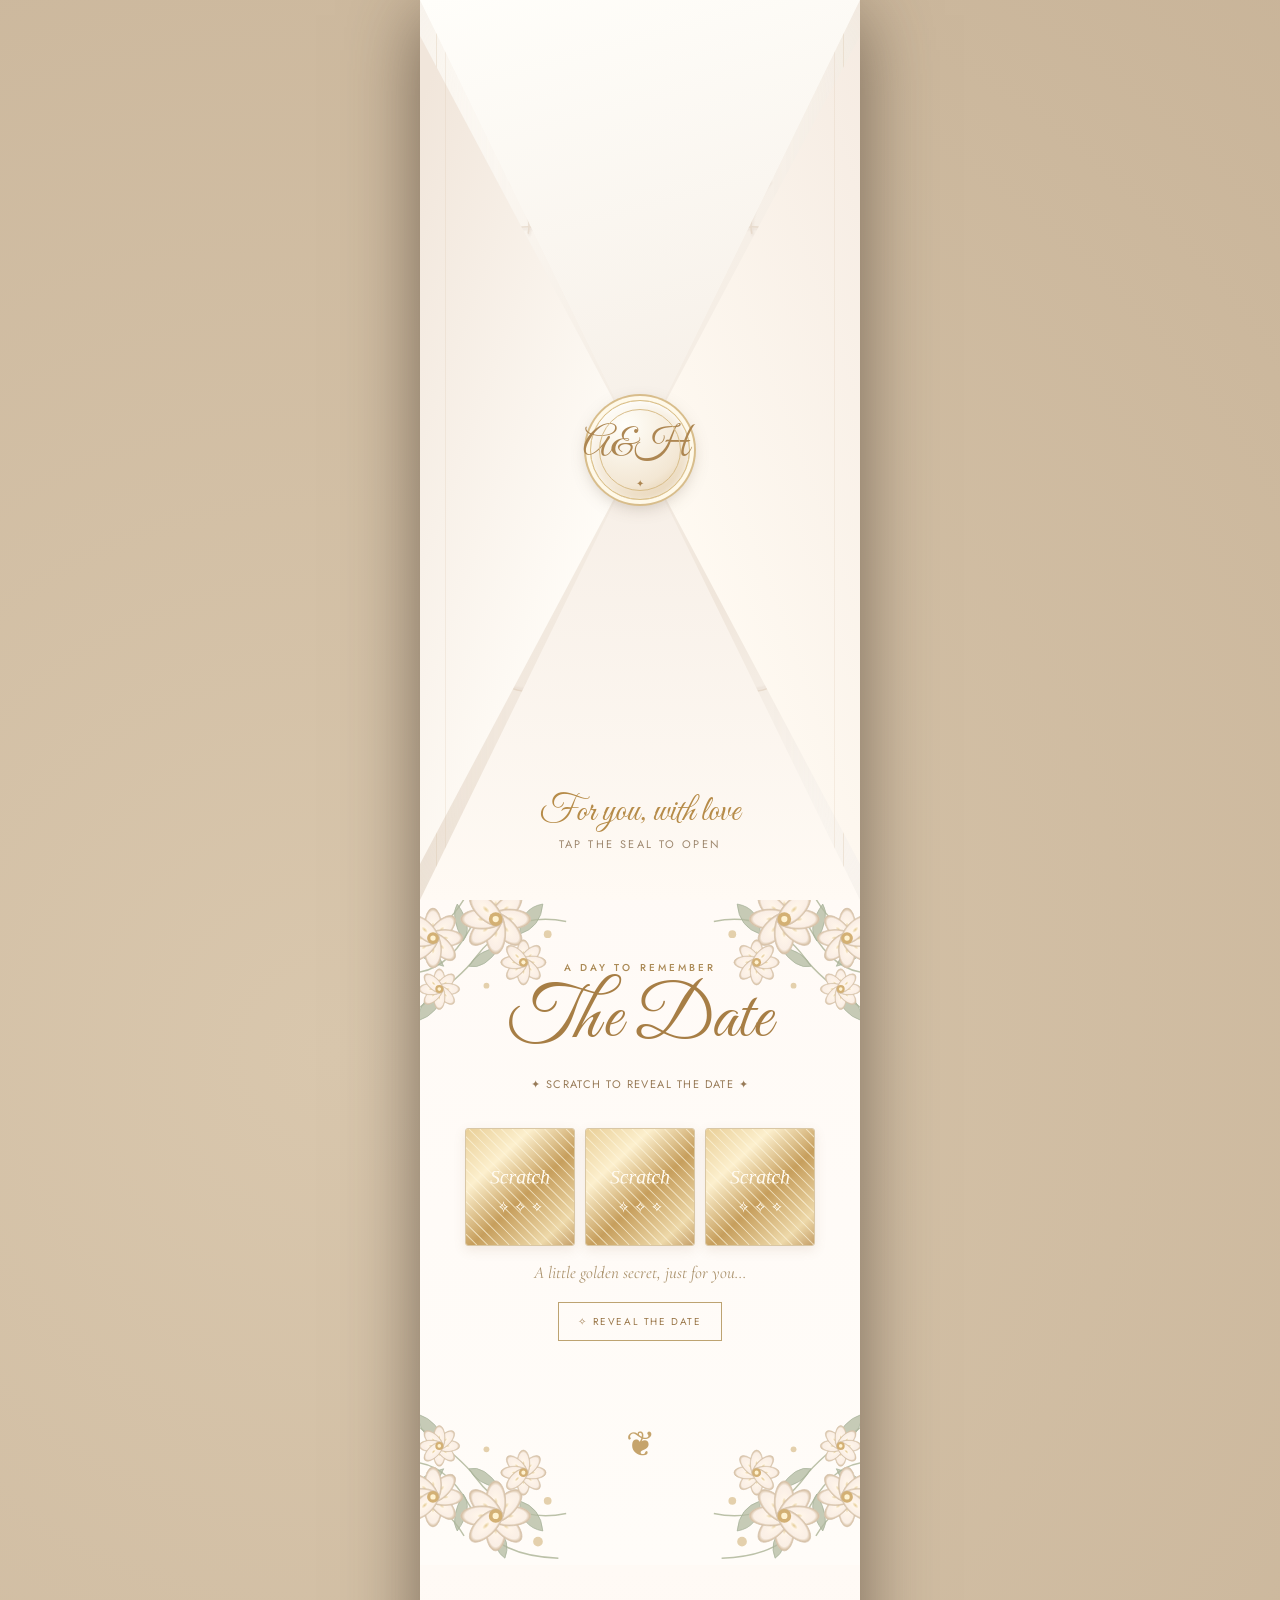
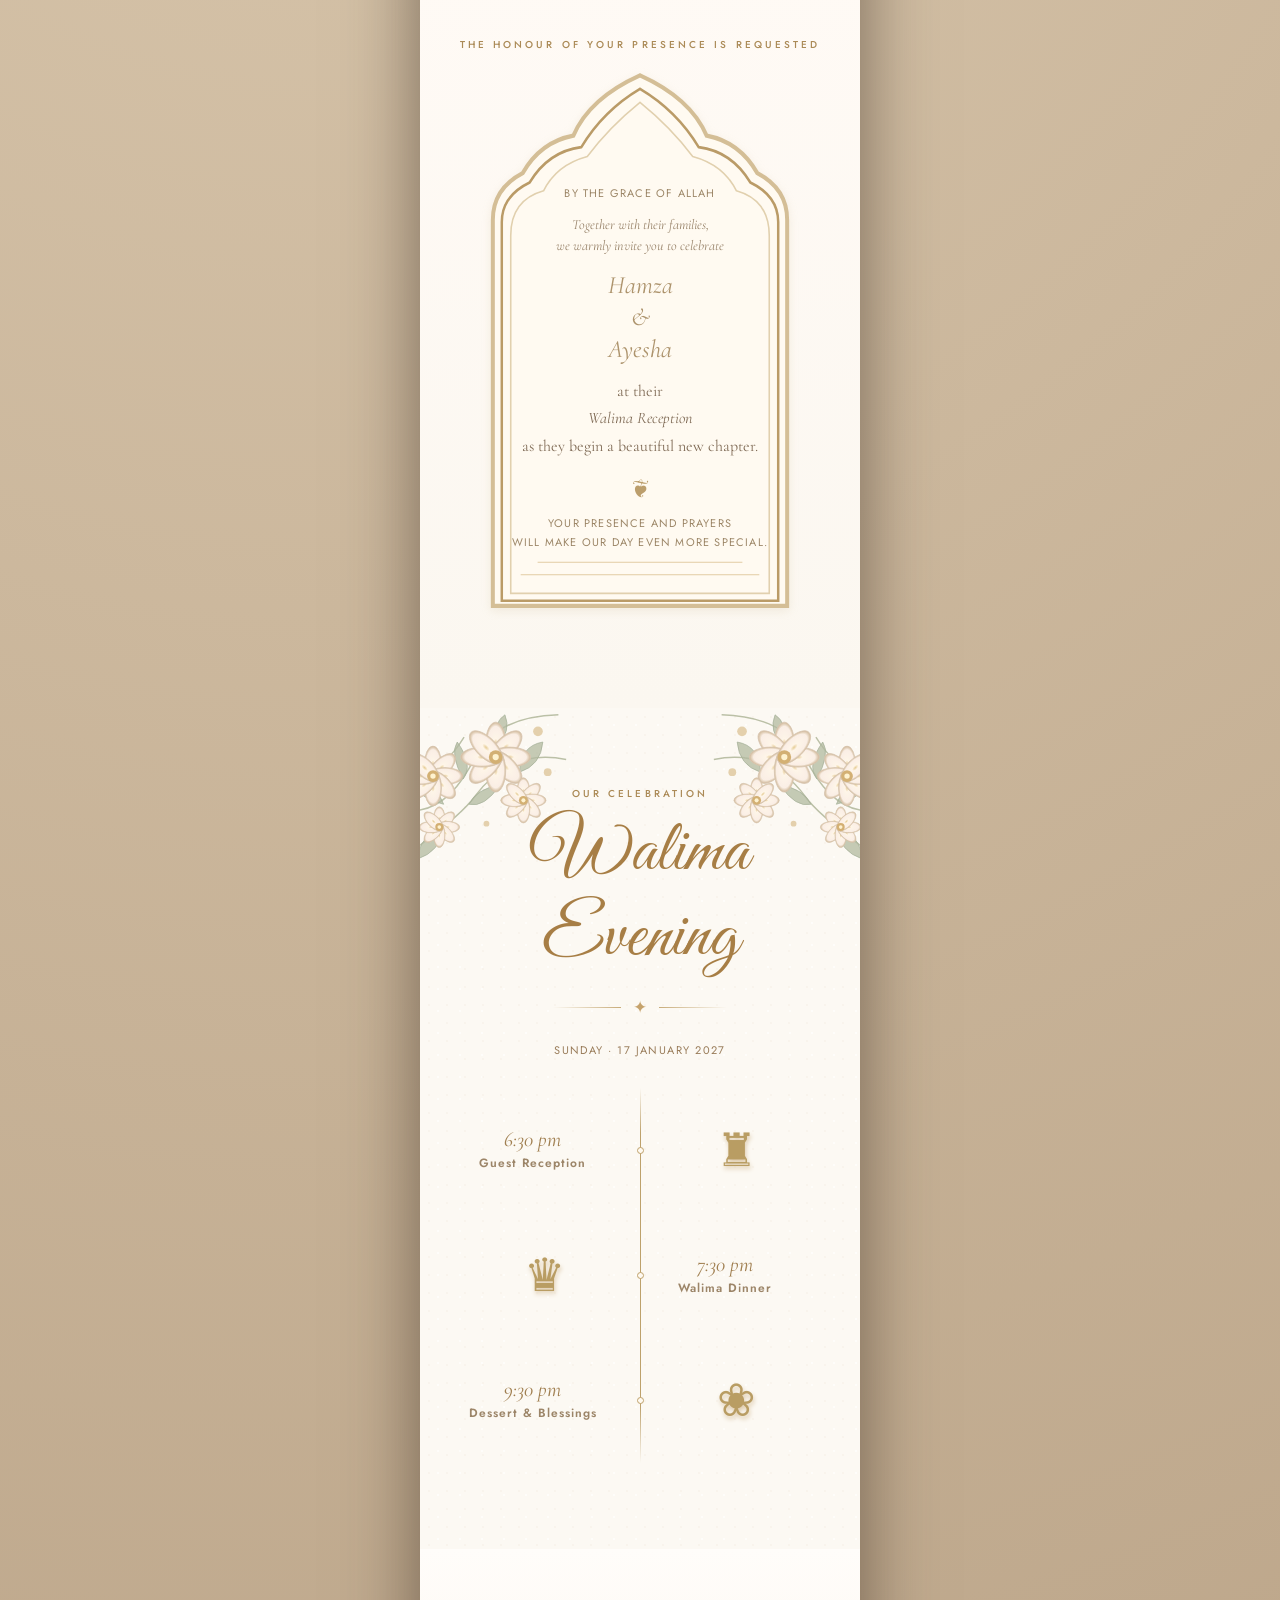
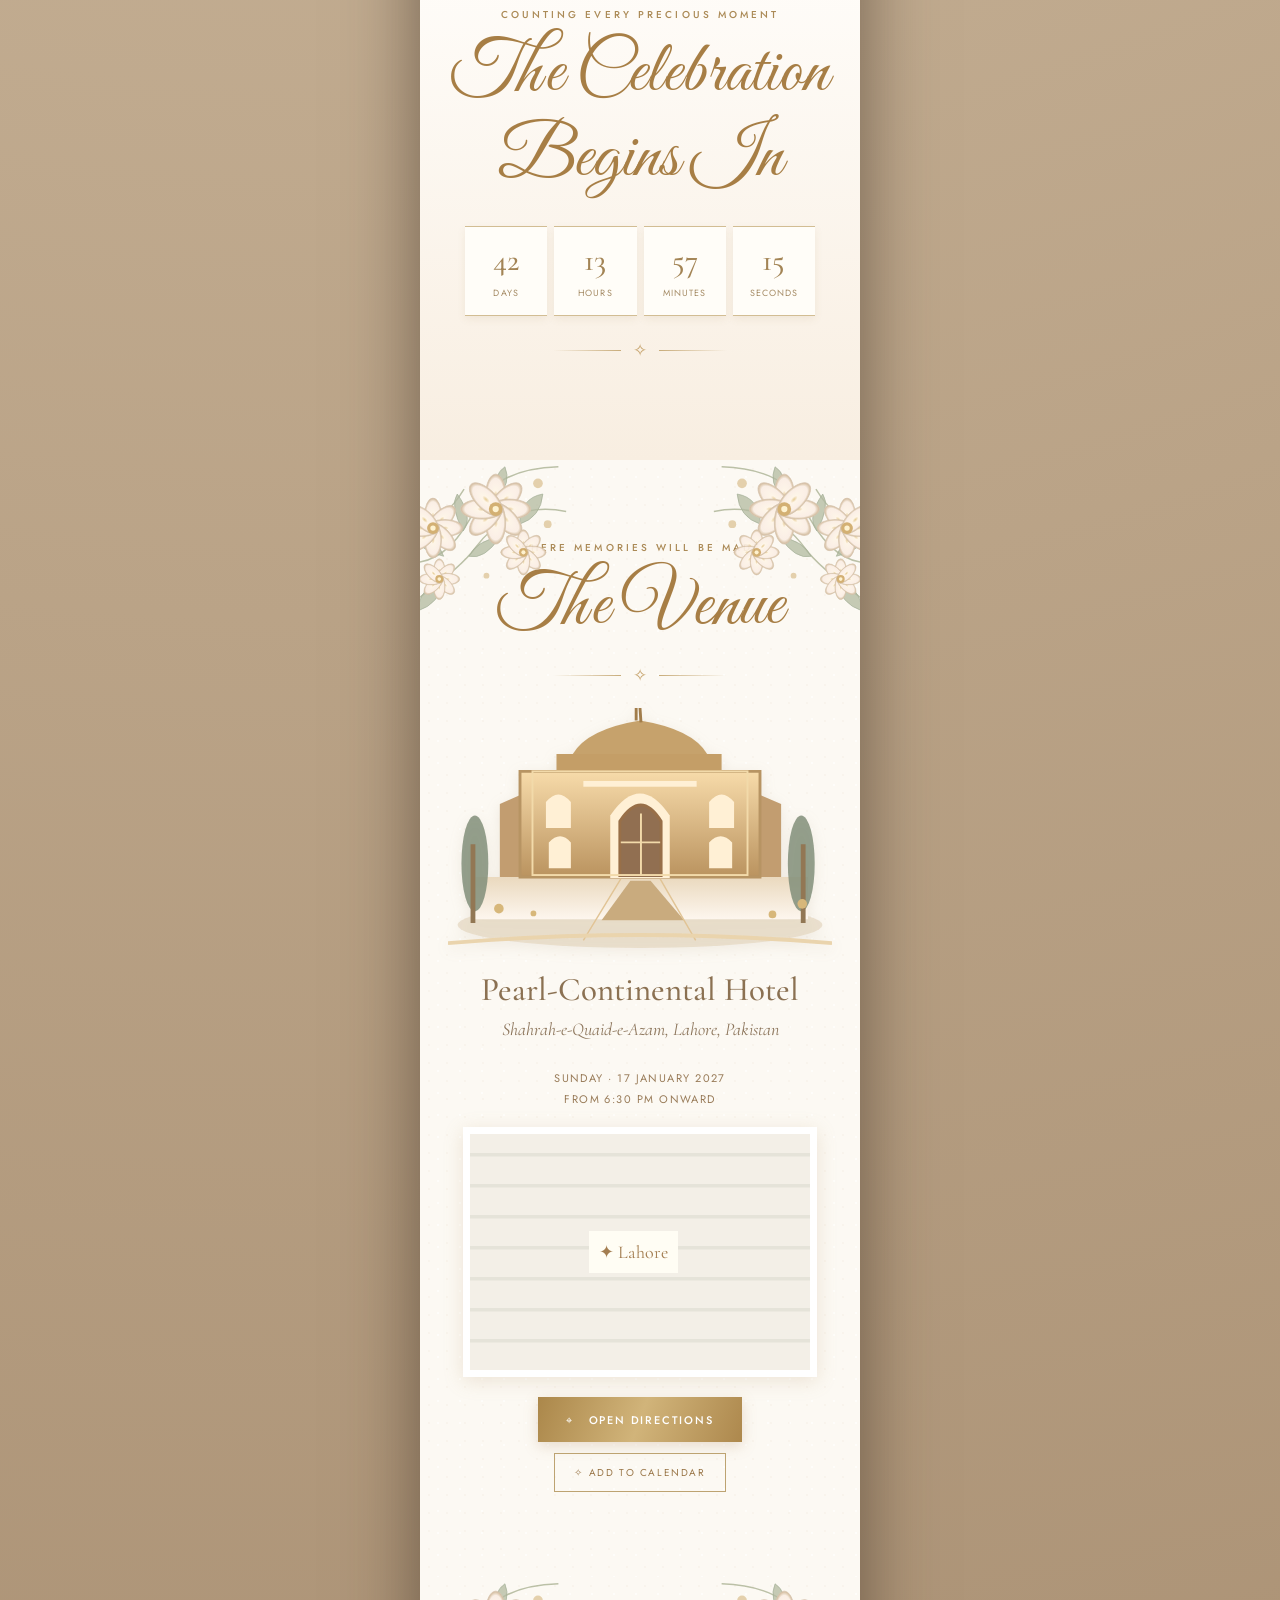
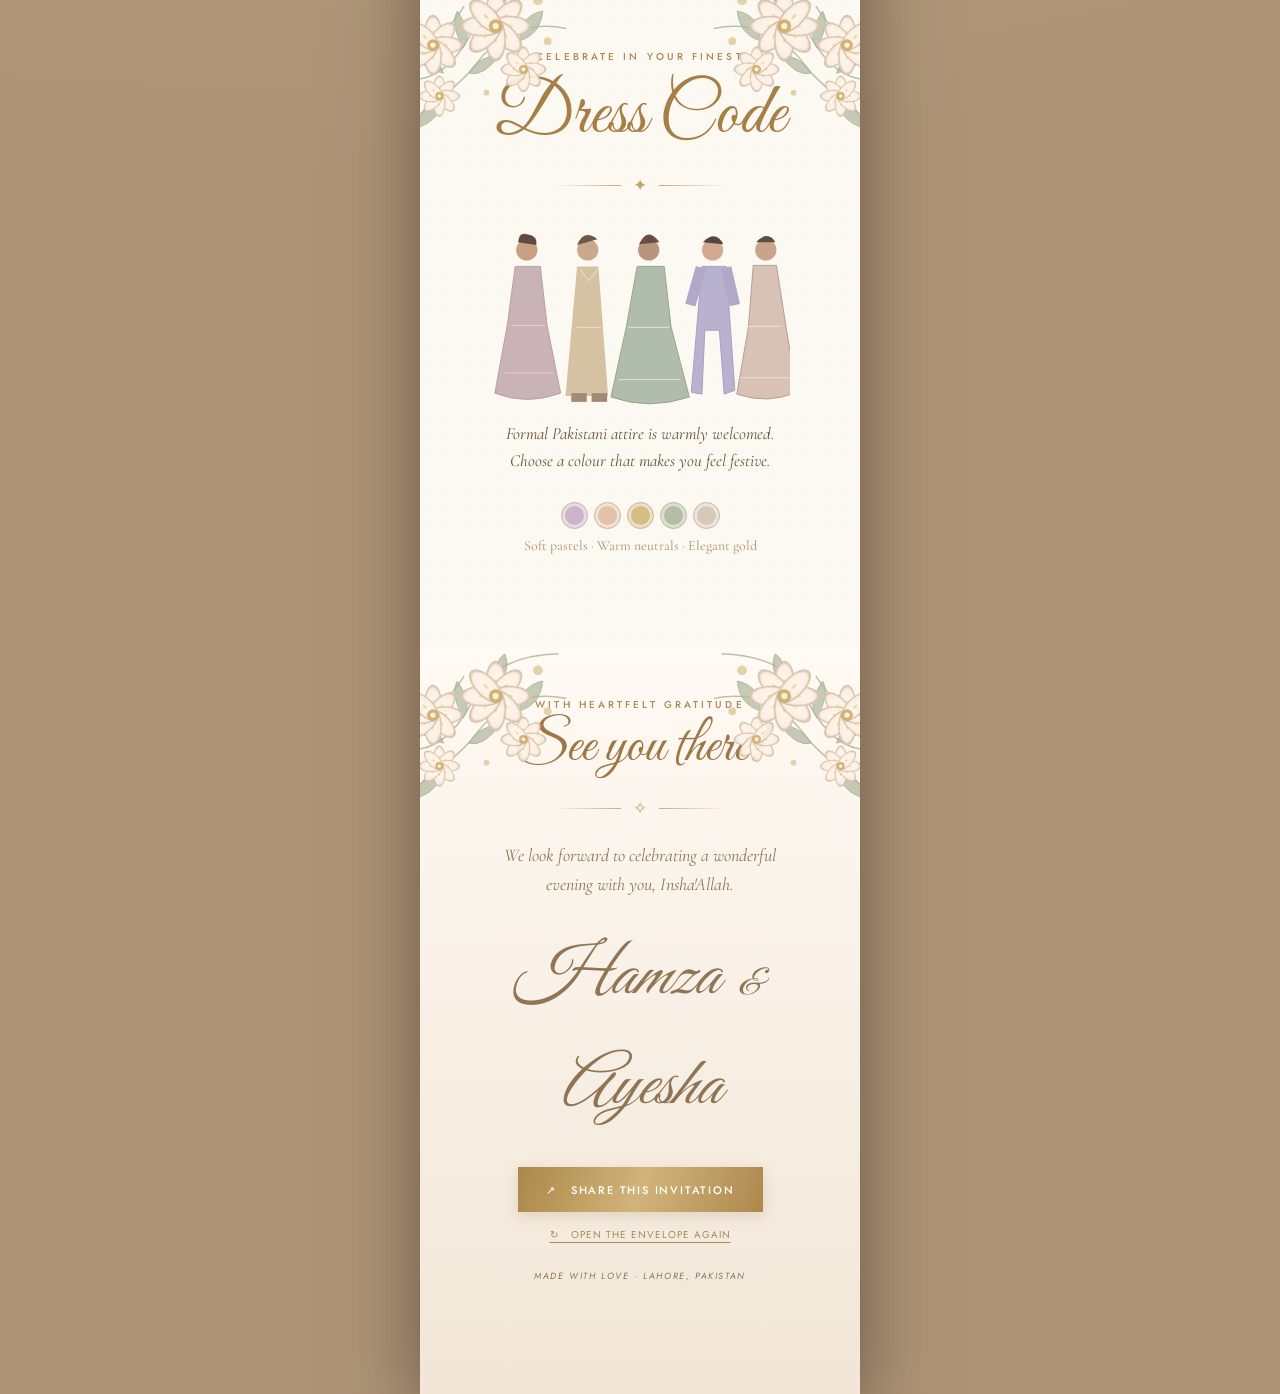
==== index.html @ 3a3169f6 "Add interactive Lahore Walima invitation" ====
<!DOCTYPE html>
<html lang="en">
<head>
<meta charset="UTF-8" />
<meta name="viewport" content="width=device-width,initial-scale=1,viewport-fit=cover" />
<meta name="theme-color" content="#f9f5ee" />
<meta name="description" content="A special invitation to a Walima reception in Lahore." />
<meta property="og:title" content="You're Invited · A Lahore Walima" />
<meta property="og:description" content="Open the envelope to discover our celebration." />
<title>Ayesha & Hamza · Walima Invitation</title>
<link rel="preconnect" href="https://fonts.googleapis.com" />
<link rel="preconnect" href="https://fonts.gstatic.com" crossorigin />
<link href="https://fonts.googleapis.com/css2?family=Cormorant+Garamond:wght@300;400;500;600;700&family=Great+Vibes&family=Jost:wght@300;400;500;600&display=swap" rel="stylesheet" />
<style>
:root{--paper:#fcf9f3;--paper2:#f5ece0;--gold:#b68b48;--gold2:#d7bd82;--ink:#67513b;--moss:#7d8973;--taupe:#b8a18a;--serif:'Cormorant Garamond',Georgia,serif;--script:'Great Vibes','Z003','URW Chancery L',cursive;--sans:'Jost',Arial,sans-serif}
*{box-sizing:border-box}html{scroll-behavior:smooth}body{margin:0;background:radial-gradient(circle at 26% 17%,#d9c7ad,#ad9477 75%);color:var(--ink);font-family:var(--serif);font-size:18px}body.gate-locked{overflow:hidden}
button,a{font:inherit}a{color:inherit}button{cursor:pointer}button:focus-visible,a:focus-visible,canvas:focus-visible{outline:3px solid #6d7f71;outline-offset:4px}
.shell{position:relative;max-width:440px;min-height:100svh;margin:auto;background:var(--paper);overflow:hidden;box-shadow:0 15px 70px #382b2099;isolation:isolate}
.paper{position:relative;background-color:var(--paper);background-image:radial-gradient(#c6a87924 .65px,transparent .75px),radial-gradient(#fff9 1px,transparent 1px);background-position:0 0,7px 6px;background-size:18px 18px,22px 22px}
.section{position:relative;overflow:hidden;text-align:center;padding:70px 28px 76px;isolation:isolate}
.eyebrow{font-family:var(--sans);font-size:10px;letter-spacing:3.1px;text-transform:uppercase;font-weight:500;color:#ab8a56}.tiny{font-family:var(--sans);font-size:11px;letter-spacing:1.45px;line-height:1.9;color:#987b58}.script-title{font-family:var(--script);font-weight:400;font-size:clamp(48px,13vw,73px);line-height:1.16;margin:10px 0 0;color:#a77e45}.section-title{font-size:43px;line-height:1.12;font-weight:500;margin:4px 0 15px;color:#8d704b}
.divider{display:flex;justify-content:center;align-items:center;gap:12px;color:#c6a36c;font-size:17px;margin:16px auto 22px}.divider:before,.divider:after{content:"";height:1px;width:68px;background:linear-gradient(90deg,transparent,#c8ac7a)}.divider:after{transform:rotate(180deg)}
.floral{position:absolute;z-index:1;width:175px;height:175px;pointer-events:none;opacity:.92}.floral.top-left{top:0;left:-23px}.floral.top-right{top:0;right:-23px;transform:scaleX(-1)}.floral.bottom-left{bottom:0;left:-23px;transform:scaleY(-1)}.floral.bottom-right{bottom:0;right:-23px;transform:scale(-1)}
/* ANIMATED ENVELOPE: tap seal -> flap lifts -> golden light -> page */
.gate{position:absolute;inset:0 0 auto;z-index:80;height:100svh;min-height:620px;background:#f7f0e8;overflow:hidden;display:flex;align-items:center;justify-content:center;perspective:1100px;transform-style:preserve-3d;transition:opacity .65s,visibility .65s}
.gate.finished{opacity:0;visibility:hidden;pointer-events:none}.gate.again{opacity:1;visibility:visible;pointer-events:auto;transition:none}.gate.again .envelope-top{transform:none}.gate.again .wax{opacity:1;transform:translate(-50%,-50%) scale(1)}.gate.again .gold-light{opacity:0}
.envelope{position:absolute;inset:0;overflow:hidden;background:linear-gradient(140deg,#fffdf9,#f0e6db 67%,#fffdfa);box-shadow:inset 0 0 85px #d2bda737}
.envelope:before{content:"";position:absolute;inset:16px;border:1px solid #d8c2a755;z-index:5;pointer-events:none}
.envelope:after{content:"";position:absolute;inset:25px;border:1px solid #d8c2a73a;z-index:5;pointer-events:none}
.emboss{position:absolute;width:80%;height:35%;left:10%;opacity:.42;pointer-events:none;filter:drop-shadow(1px 2px 1px #d4c4b8);background-repeat:no-repeat;background-position:center;background-size:contain}
.emboss.top{top:11%}.emboss.bottom{bottom:9%;transform:rotate(180deg)}
.fold-left,.fold-right,.fold-bottom,.envelope-top{position:absolute;inset:0}
.fold-left{background:linear-gradient(110deg,#f1e6db 5%,#fffcf7 49%,#e7dace);clip-path:polygon(0 4%,50% 50%,0 96%);filter:drop-shadow(3px 0 3px #bcb0a7);z-index:5}
.fold-right{background:linear-gradient(250deg,#f5ebe2,#fffaf2 50%,#e9ded3);clip-path:polygon(100% 4%,50% 50%,100% 96%);z-index:5}
.fold-bottom{background:linear-gradient(0deg,#fffaf4,#ede2d8);clip-path:polygon(0 100%,50% 50%,100% 100%);z-index:6}
.envelope-top{z-index:7;transform-origin:center 18%;backface-visibility:hidden;background:linear-gradient(165deg,#fffefa,#efe4d9 88%);clip-path:polygon(0 0,100% 0,50% 50%);filter:drop-shadow(0 4px 3px #bbaa9766);transition:transform 1.25s cubic-bezier(.2,.8,.2,1),opacity .2s 1.2s}
.gate.opening .envelope-top{transform:rotateX(175deg) translateY(-5px);opacity:0}
.gold-light{position:absolute;inset:0;z-index:9;opacity:0;pointer-events:none;background:radial-gradient(ellipse at 50% 50%,#fffdfa,#ffdda5ad 14%,#f8c26677 35%,transparent 68%);mix-blend-mode:screen;transition:opacity .4s}.gate.opening .gold-light{opacity:1;animation:glow 1.7s ease-out forwards}@keyframes glow{0%{opacity:0;transform:scale(.4)}54%{opacity:1;transform:scale(1.08)}100%{opacity:.65;transform:scale(1.5)}}
.wax{position:absolute;z-index:15;top:50%;left:50%;transform:translate(-50%,-50%);border:1px solid #d9bd82;width:100px;height:100px;border-radius:50%;background:radial-gradient(circle at 35% 25%,#fffef9 0,#f3e7d4 62%,#dbbf92 100%);box-shadow:0 0 0 4px #fff9e9,0 0 0 6px #d8bd8b,0 5px 18px #6553405c,inset 0 2px 8px #ffffff;display:flex;align-items:center;justify-content:center;color:#ad8651;transition:opacity .28s,transform .55s;animation:sealPulse 2.6s ease-in-out infinite}
.wax:before{content:"";position:absolute;inset:8px;border:1px solid #d8bd89;border-radius:50%}.wax:after{content:"✦";position:absolute;bottom:9px;font-size:10px}.monogram{font-family:var(--script);font-size:39px;line-height:1;margin-top:-9px;margin-left:-8px}.gate.opening .wax{opacity:0;transform:translate(-50%,-50%) scale(1.42);animation:none;pointer-events:none}@keyframes sealPulse{50%{box-shadow:0 0 0 5px #fff9e9,0 0 0 8px #d8bd8b,0 5px 29px #d9b77f,inset 0 2px 8px #ffffff}}
.gate-hint{z-index:16;position:absolute;bottom:48px;text-align:center;width:100%;font-family:var(--sans);font-size:11px;text-transform:uppercase;letter-spacing:2.4px;color:#9e886f;animation:fadePulse 2.5s infinite}.gate.opening .gate-hint{opacity:0}.gate-hint span{display:block;font-family:var(--script);font-size:35px;letter-spacing:0;text-transform:none;color:var(--gold);margin-bottom:2px}@keyframes fadePulse{50%{opacity:.45}}
/* HERO */
.hero{height:min(870px, max(790px, 100svh));min-height:750px;background:linear-gradient(180deg,#fbf6ed,#ede1d4 75%,#fffaf2);padding:0;display:flex;align-items:center;flex-direction:column}
.hero .hero-scene{position:absolute;inset:0;width:100%;height:100%;z-index:0;pointer-events:none}
.hero-copy{position:relative;z-index:3;width:100%;padding:81px 32px 0;text-shadow:0 1px #fff9}.hero-copy .eyebrow{font-size:9px;letter-spacing:2.45px}.arabic-en{font-style:italic;font-size:15px;color:#9c835c;margin:12px 0 22px;line-height:1.35}
.hero h1{font-family:var(--script);font-size:clamp(70px,19vw,93px);line-height:.9;font-weight:400;margin:14px auto 4px;color:#9c7847;text-shadow:0 3px 8px #fff9}.hero-subtitle{font-size:16px;letter-spacing:1.5px;font-style:italic;margin:12px 0 6px;color:#907657}.hero-names{font-family:var(--script);font-size:clamp(48px,14vw,69px);line-height:1.08;margin:4px 0 12px;color:#8b633f}.hero-names small{font-size:.53em;padding:0 8px}.hero-date{font-family:var(--sans);font-size:11px;letter-spacing:2.1px;margin-top:14px;color:#9b7750}
.scroll-down{position:absolute;z-index:4;bottom:24px;left:0;right:0;text-align:center;color:#9b7d55;font-family:var(--script);font-size:28px}.scroll-down:after{content:"⌄";display:block;font-family:var(--serif);font-size:29px;margin-top:-11px;animation:bob 1.7s ease-in-out infinite}@keyframes bob{50%{transform:translateY(7px)}}
/* DATE SCRATCH AREA */
.date-section{padding-top:90px;padding-bottom:95px;background:linear-gradient(#fffaf6,#fffcf8)}.date-section h2{margin:3px 0}.scratch-row{display:grid;grid-template-columns:repeat(3,minmax(0,1fr));gap:10px;max-width:350px;margin:33px auto 16px}.scratch-card{position:relative;height:118px;border:1px solid #d9c7a5;border-radius:3px;overflow:hidden;background:#fcf5ea;box-shadow:0 4px 12px #8c6b4920,inset 0 0 0 4px #fffaf0}.scratch-reveal{display:flex;align-items:center;justify-content:center;flex-direction:column;height:100%;gap:2px}.scratch-reveal b{font-weight:500;font-size:27px;line-height:1.1;color:#9f7946}.scratch-reveal span{font-family:var(--sans);font-size:9px;letter-spacing:1.6px;color:#a88b63}.scratch-card canvas{position:absolute;inset:0;width:100%;height:100%;touch-action:none;cursor:crosshair}.scratch-card.revealed canvas{opacity:0;transition:opacity .6s;pointer-events:none}.scratch-note{color:#aa916b;font-style:italic;font-size:17px;margin:12px 0 19px}.reveal-button,.outline-btn{display:inline-flex;gap:8px;align-items:center;justify-content:center;min-height:39px;padding:9px 19px;border:1px solid #bda371;background:transparent;color:#9a7749;font-family:var(--sans);font-size:10px;letter-spacing:1.6px;text-transform:uppercase;transition:background .2s}.reveal-button:hover,.outline-btn:hover{background:#faf0e2}.revealed-date{opacity:0;transform:translateY(10px);transition:.75s;min-height:39px;font-style:italic;color:#9b7a4f;margin-top:18px}.revealed-date.show{opacity:1;transform:none}.sparkle-line{font-family:var(--script);font-size:35px;color:#c5a36b;margin:26px 0 0}
/* CEREMONY INVITE */
.invite-section{padding-top:72px;padding-bottom:85px;background:linear-gradient(#fffaf5,#fbf7f0)}.invite-arch{position:relative;min-height:515px;margin:15px auto 0;max-width:348px;padding:106px 33px 61px;isolation:isolate}
.arch-svg{position:absolute;inset:0;width:100%;height:100%;z-index:-1;filter:drop-shadow(0 3px 5px #bca77b2a)}.inviting{font-size:14px;line-height:1.5;font-style:italic;color:#98836a;margin:12px 0}.arch-names{font:400 48px/1.1 var(--script);margin:14px auto;color:#966f42}.arch-names span{font:italic 25px var(--serif);display:block;color:#ad936c;margin:2px}.arch-body{font-size:16px;line-height:1.7;margin:14px auto;color:#7f6a55}.arch-small{font:400 11px/1.7 var(--sans);letter-spacing:1.2px;color:#9c8667}.arch-ornament{color:#bc9e6c;font-size:24px;margin:14px auto 5px}
/* SCHEDULE */
.program-section{padding-top:78px;padding-bottom:86px}.program{margin:28px auto 0;max-width:350px;position:relative}.program:before{content:"";position:absolute;top:0;bottom:0;left:50%;width:1px;background:linear-gradient(transparent,#bda16b 12%,#bda16b 85%,transparent)}.event{min-height:125px;display:grid;grid-template-columns:1fr 34px 1fr;align-items:center;text-align:left}.event:nth-child(even) .event-copy{grid-column:3;grid-row:1}.event:nth-child(even) .event-art{grid-column:1;grid-row:1}.event-copy{grid-column:1;max-width:135px;text-align:center}.event-art{grid-column:3;text-align:center;align-self:center;color:#b99d63;font-size:46px;filter:drop-shadow(1px 3px 2px #ddcaac)}.event:nth-child(even) .event-copy{text-align:center}.event .node{grid-column:2;grid-row:1;justify-self:center;width:7px;height:7px;border:1px solid #bfa16b;background:#fffaf1;border-radius:100%;z-index:2}.event-time{font:italic 21px var(--serif);color:#a07f50;margin:0}.event-label{font:600 12px/1.6 var(--sans);color:#9c8568;letter-spacing:1px;margin:2px 0}
/* COUNTDOWN */
.countdown-section{padding-top:58px;padding-bottom:77px;background:linear-gradient(180deg,#fffdfa,#f8eee1)}.countdown-grid{display:grid;grid-template-columns:repeat(4,1fr);gap:7px;max-width:350px;margin:24px auto}.count-box{background:#fffdf8;border-top:1px solid #d2bd93;border-bottom:1px solid #d2bd93;padding:14px 4px;box-shadow:0 3px 8px #9d794419}.count-box strong{display:block;font:500 31px var(--serif);color:#a38455}.count-box span{font:400 9px var(--sans);text-transform:uppercase;letter-spacing:1.1px;color:#a58b65}
/* VENUE */
.venue-section{padding-top:80px;padding-bottom:85px}.venue-illustration{display:block;width:100%;max-width:400px;margin:14px auto 5px;filter:drop-shadow(0 4px 7px #9a866526)}.venue-name{font-size:33px;line-height:1.08;margin:14px auto 8px;font-weight:500;color:#8b7152}.venue-address{font-family:var(--serif);font-style:italic;line-height:1.5;margin:0 auto 25px;color:#8d765c}.map-frame{height:250px;overflow:hidden;border:7px solid white;box-shadow:0 4px 18px #b79a703a;background:#eee5d7;margin:18px auto;max-width:354px;position:relative}.map-frame iframe{width:100%;height:100%;border:0}.map-fallback{position:absolute;inset:0;background:repeating-linear-gradient(0deg,#f3efe7 0 27px,#e5e3d9 28px 31px),repeating-linear-gradient(90deg,transparent 0 45px,#dfded5 45px 49px);z-index:-1}.map-fallback:after{content:'✦  Lahore';position:absolute;left:35%;top:41%;padding:10px;color:#a37d50;background:#fffdf4}.venue-actions{display:flex;flex-direction:column;align-items:center;gap:11px;margin-top:20px}.gold-btn{background:linear-gradient(110deg,#ab874a,#d1b47a,#ad884d);border:0;color:white;min-height:45px;padding:13px 28px;text-decoration:none;font:500 11px var(--sans);letter-spacing:1.8px;text-transform:uppercase;box-shadow:0 4px 13px #af895f42;display:inline-flex;align-items:center;justify-content:center;gap:9px;transition:transform .2s}.gold-btn:hover{transform:translateY(-2px)}
/* DRESS CODE & CLOSE */
.dress-section{padding-top:72px;padding-bottom:93px}.fashion-figures{width:100%;max-width:300px;display:block;margin:22px auto 5px;opacity:.87}.dress-section p{font-style:italic;font-size:17px;line-height:1.6;margin:8px auto;max-width:290px}.palette{display:flex;gap:6px;justify-content:center;margin:28px auto 8px}.dot{width:27px;height:27px;border:1px solid #cbbca2;border-radius:100%;box-shadow:inset 0 0 0 3px #fff8}.palette-label{font-size:14px;color:#ac916e}.closing-section{padding-top:50px;padding-bottom:86px;background:linear-gradient(#fffaf4,#f1e6d7)}.closing-section h2{font:400 56px var(--script);color:#9e7746;margin:0}.closing-section p{font-style:italic;color:#907555;line-height:1.6;margin:12px 0 24px}.footnote{font:9px var(--sans);letter-spacing:1.6px;color:#b19a7a;margin-top:27px}.replay{border:0;background:none;color:#aa895a;text-decoration:underline;text-underline-offset:4px;font-family:var(--sans);text-transform:uppercase;letter-spacing:1px;font-size:10px;cursor:pointer;margin:14px}
/* Floating music button like recording */
.music{position:fixed;right:max(16px,calc((100vw - 440px)/2 + 16px));bottom:27px;z-index:51;width:48px;height:48px;border-radius:50%;border:2px solid #fff6d9;background:linear-gradient(145deg,#e7c25b,#c9a045);box-shadow:0 4px 17px #6f553e4f;display:flex;align-items:center;justify-content:center;color:white;transition:transform .2s}.music[hidden]{display:none}.music:hover{transform:scale(1.08)}.music svg{width:22px;height:22px}.music .playing-icon{display:none}.music.is-playing .playing-icon{display:block}.music.is-playing .muted-icon{display:none}
.reveal{opacity:0;transform:translateY(23px);transition:opacity .85s ease,transform .85s ease}.reveal.visible{opacity:1;transform:translateY(0)}
/* Tiny visual accents */
.lanterns{position:absolute;top:143px;left:4px;right:4px;z-index:2;display:flex;justify-content:space-between;pointer-events:none}.lantern{width:30px;height:91px;animation:swing 5s ease-in-out infinite alternate;transform-origin:top}.lantern:last-child{animation-delay:1.6s}@keyframes swing{to{transform:rotate(6deg)}}
@media(max-width:355px){.section{padding-left:18px;padding-right:18px}.hero-copy{padding-left:16px;padding-right:16px}.hero h1{font-size:72px}.hero-names{font-size:46px}.scratch-row{gap:6px}.scratch-card{height:110px}.invite-arch{padding-left:22px;padding-right:22px}}
@media(prefers-reduced-motion:reduce){html{scroll-behavior:auto}.reveal,.envelope-top,.gate,.gold-light,.wax{transition-duration:.01ms!important;animation:none!important}.scroll-down:after,.lantern{animation:none!important}}
</style>
</head>
<body class="gate-locked">
<!-- Reusable original vector bouquets. All graphics here are newly composed for this invitation. -->
<svg aria-hidden="true" width="0" height="0" style="position:absolute;overflow:hidden">
 <defs>
 <linearGradient id="goldstroke" x1="0" y1="0" x2="1" y2="1"><stop stop-color="#f4dfa8"/><stop offset=".46" stop-color="#b38c4d"/><stop offset="1" stop-color="#e2c790"/></linearGradient>
 <linearGradient id="sky" x1="0" y1="0" x2="0" y2="1"><stop stop-color="#fff9ed"/><stop offset=".58" stop-color="#e9dbcb"/><stop offset="1" stop-color="#cbb49d"/></linearGradient>
 <linearGradient id="ivorySilk" x1="0" y1="0" x2="1" y2="1"><stop stop-color="#fffaf2"/><stop offset=".52" stop-color="#d4bb8e"/><stop offset="1" stop-color="#f8ebdc"/></linearGradient>
 <radialGradient id="flowerFill"><stop stop-color="#e4c98d"/><stop offset=".22" stop-color="#fff5e8"/><stop offset=".8" stop-color="#faeee4"/><stop offset="1" stop-color="#cbb18e"/></radialGradient>
 <symbol id="flower" viewBox="-30 -30 60 60">
 <g fill="url(#flowerFill)" stroke="#d6c3ad" stroke-width=".7"><ellipse cy="-11" rx="8" ry="17"/><ellipse cy="-11" rx="8" ry="17" transform="rotate(45)"/><ellipse cy="-11" rx="8" ry="17" transform="rotate(90)"/><ellipse cy="-11" rx="8" ry="17" transform="rotate(135)"/><ellipse cy="-11" rx="8" ry="17" transform="rotate(180)"/><ellipse cy="-11" rx="8" ry="17" transform="rotate(225)"/><ellipse cy="-11" rx="8" ry="17" transform="rotate(270)"/><ellipse cy="-11" rx="8" ry="17" transform="rotate(315)"/></g><circle r="5.5" fill="#d0aa69"/><circle r="2.5" fill="#fff2cd"/>
 </symbol>
 <symbol id="sprig" viewBox="0 0 180 180">
 <g fill="none" stroke="#a2ab8a" stroke-width="1.5" opacity=".78"><path d="M-5 102Q47 120 81 49Q102 9 166 7"/><path d="M3 156Q65 112 80 91Q117 41 174 53"/><path d="M0 69Q40 77 69 30"/></g>
 <g fill="#adb69a" fill-opacity=".76" stroke="#9ba88e" stroke-width=".7"><path d="M48 99Q18 91 14 72Q41 78 48 99Z"/><path d="M68 73Q54 47 62 35Q79 59 68 73Z"/><path d="M103 38Q98 15 111 7Q118 24 103 38Z"/><path d="M74 99Q90 103 106 79Q82 83 74 99Z"/><path d="M126 66Q127 39 150 35Q148 59 126 66Z"/><path d="M49 124Q43 148 22 155Q22 131 49 124Z"/><path d="M30 72Q16 53 4 48Q6 68 30 72Z"/></g>
 <use href="#flower" x="4" y="37" width="66" height="66"/><use href="#flower" x="63" y="12" width="77" height="77"/><use href="#flower" x="105" y="70" width="50" height="50"/><use href="#flower" x="21" y="100" width="45" height="45"/>
 <g fill="#e2cda6"><circle cx="145" cy="24" r="5"/><circle cx="155" cy="66" r="4"/><circle cx="17" cy="20" r="3"/><circle cx="92" cy="119" r="3"/></g>
 </symbol>
 <symbol id="ornate-bird" viewBox="0 0 140 180"><path d="M70 0V58" stroke="#a88957" stroke-width="1.6"/><path d="M52 62L70 51 88 62 91 114 72 135 49 115Z" fill="#fff1cd" stroke="#b59158" stroke-width="3"/><path d="M58 67L70 60 82 67 84 111 71 125 56 110Z" fill="#e3b9637c" stroke="#b59158"/><path d="M70 62V123M53 90H88" stroke="#b59158" stroke-width="2"/><path d="M62 145L70 135 78 145" fill="none" stroke="#b59158" stroke-width="2"/></symbol>
 </defs>
</svg>
<main class="shell" id="shell">
 <!-- ENVELOPE / tap on the wax seal -->
 <div id="gate" class="gate" role="region" aria-label="Open your invitation">
   <div class="envelope">
    <svg class="emboss top" viewBox="0 0 340 200" aria-hidden="true"><g fill="none" stroke="#d4bfa9" stroke-width="1.5"><path d="M170 174C131 113 97 101 101 55C105 16 140 12 170 44C200 12 235 16 239 55C243 101 209 113 170 174Z"/><path d="M170 153C144 111 123 91 125 63C128 42 146 43 170 65C194 43 212 42 215 63C217 91 196 111 170 153Z"/><path d="M21 92C89 22 128 154 166 118M319 92C251 22 212 154 174 118"/><path d="M44 26C59 42 65 63 62 78M296 26C281 42 275 63 278 78"/></g><g fill="#d8c4ad" opacity=".6"><circle cx="170" cy="91" r="6"/><circle cx="86" cy="76" r="4"/><circle cx="254" cy="76" r="4"/><path d="M153 96Q130 64 148 54Q161 71 153 96M187 96Q210 64 192 54Q179 71 187 96"/></g></svg>
    <svg class="emboss bottom" viewBox="0 0 340 200" aria-hidden="true"><g fill="none" stroke="#d4bfa9" stroke-width="1.5"><path d="M170 174C131 113 97 101 101 55C105 16 140 12 170 44C200 12 235 16 239 55C243 101 209 113 170 174Z"/><path d="M170 153C144 111 123 91 125 63C128 42 146 43 170 65C194 43 212 42 215 63C217 91 196 111 170 153Z"/><path d="M21 92C89 22 128 154 166 118M319 92C251 22 212 154 174 118"/><path d="M44 26C59 42 65 63 62 78M296 26C281 42 275 63 278 78"/></g></svg>
    <div class="fold-left"></div><div class="fold-right"></div><div class="fold-bottom"></div><div class="envelope-top"></div>
   </div>
   <div class="gold-light"></div>
   <button type="button" id="seal" class="wax" aria-label="Tap the seal to open your wedding invitation"><span class="monogram">A&amp;H</span></button>
   <div class="gate-hint"><span>For you, with love</span>Tap the seal to open</div>
 </div>
 <!-- HERO WITH LAHORE LANDMARK ILLUSTRATION -->
 <section class="hero section" id="hero" aria-label="Walima invitation welcome">
  <svg class="hero-scene" viewBox="0 0 440 870" preserveAspectRatio="xMidYMid slice" role="img" aria-label="Original gold Mughal arch, Lahore mosque skyline and a Pakistani wedding couple in formal traditional attire">
   <rect width="440" height="870" fill="url(#sky)"/>
   <g opacity=".4" fill="#fffdf4"><circle cx="30" cy="190" r="85"/><circle cx="409" cy="150" r="94"/></g>
   <path d="M29 815V245Q29 208 53 195Q71 165 91 162Q102 134 128 129Q150 90 220 41Q290 90 312 129Q338 134 349 162Q369 165 387 195Q411 208 411 245V815Z" fill="#fff9ebaa" stroke="url(#goldstroke)" stroke-width="10"/>
   <path d="M43 813V244Q43 213 65 206Q82 178 101 175Q117 142 141 140Q168 94 220 59Q272 94 299 140Q323 142 339 175Q358 178 375 206Q397 213 397 244V813Z" fill="#fff8eb39" stroke="#d1b182" stroke-width="2"/>
   <path d="M60 818V272Q60 238 89 220Q101 197 129 181Q145 133 220 84Q295 133 311 181Q339 197 351 220Q380 238 380 272V818" fill="none" stroke="#e6d4b0" stroke-width="2"/>
   <g opacity=".65" fill="#b8a48d" transform="translate(0 505)">
     <rect x="5" y="155" width="430" height="124" fill="#cbb7a4"/>
     <path d="M124 155V104H316V155Z" fill="#b9a48e"/><path d="M137 104Q154 48 220 40Q286 48 303 104Z" fill="#baa590"/>
     <path d="M154 43Q172 7 220 -1Q268 7 286 43Z" fill="#b6a18a"/><path d="M219 -8V-29" stroke="#b69d84" stroke-width="4"/>
     <rect x="76" y="121" width="60" height="82" fill="#baa38a"/><rect x="305" y="121" width="59" height="82" fill="#baa38a"/>
     <path d="M88 121Q96 91 106 86Q117 93 124 121Z" fill="#b9a48e"/><path d="M314 121Q325 91 335 86Q346 93 353 121Z" fill="#b9a48e"/>
     <path d="M79 65H99V157H79ZM341 65H361V157H341Z" fill="#ac967e"/><path d="M79 65Q86 36 89 25Q91 37 99 65ZM341 65Q349 36 351 25Q354 37 361 65Z" fill="#aa947d"/>
     <g fill="#e8d8c4"><path d="M186 155V113Q194 97 206 113V155ZM211 155V112Q220 91 229 112V155ZM235 155V113Q246 97 254 113V155Z"/><rect x="100" y="148" width="15" height="26"/><rect x="326" y="148" width="15" height="26"/></g>
   </g>
   <g fill="#efe0ce" opacity=".55"><path d="M0 731Q107 686 220 720Q333 686 440 729V870H0Z"/><path d="M0 772Q107 755 220 790Q333 756 440 773V870H0Z"/></g>
   <!-- Groom in ivory sherwani and bride in gold lehenga, silhouettes intentionally illustrative -->
   <g transform="translate(146 649)">
    <ellipse cx="72" cy="200" rx="108" ry="20" fill="#9f806154"/>
    <g transform="translate(14 17)">
     <ellipse cx="43" cy="15" rx="16" ry="20" fill="#8b6c54"/><path d="M29 8Q34 -8 44 -5Q60 -4 59 11" fill="#5d4d3f"/>
     <path d="M29 37Q43 32 57 37L72 132L58 153L36 156L18 135Z" fill="#e2ccb0" stroke="#a98d6a" stroke-width="2"/>
     <path d="M42 45L43 131M34 49L27 121M53 49L61 121" stroke="#b39366" stroke-width="1.4"/><path d="M27 135L23 186H39L44 137M57 137L62 186H76L64 134" fill="#a98763"/><path d="M28 44Q16 51 10 87L4 123" stroke="#c3aa8d" stroke-width="17" fill="none"/><path d="M58 44Q71 52 77 92L81 119" stroke="#ddc7a6" stroke-width="15" fill="none"/>
    </g>
    <g transform="translate(70 4)">
     <ellipse cx="42" cy="28" rx="16" ry="21" fill="#b18c71"/><path d="M25 20Q27 0 44 1Q63 4 61 24L58 41Q52 12 26 26" fill="#614539"/>
     <path d="M23 52L59 48L77 105Q109 142 128 190Q75 210 -12 190Q5 138 12 104Z" fill="url(#ivorySilk)" stroke="#b99d75" stroke-width="2"/>
     <path d="M16 99Q40 111 70 99M1 156Q49 169 106 160M3 180Q51 191 116 182" stroke="#c69d63" stroke-width="1.5" fill="none"/>
     <path d="M23 50Q-5 73 -4 120Q15 96 35 85Q67 87 94 129Q90 67 59 49Z" fill="#c6a77d88" stroke="#d7b88c" stroke-width="2"/>
     <path d="M25 37Q1 40 -9 101Q25 73 47 74Q73 91 94 153Q93 51 61 35Z" fill="#e6d5bdb8" stroke="#ba946d" stroke-width="2"/>
     <path d="M36 61Q58 66 70 84M21 102Q49 98 71 113" fill="none" stroke="#bba079" stroke-width="1"/>
    </g>
   </g>
   <g opacity=".88"><use href="#sprig" x="0" y="80" width="153" height="178"/><use href="#sprig" x="287" y="80" width="153" height="178" transform="rotate(0 360 165)"/><use href="#sprig" x="-26" y="590" width="172" height="181"/><use href="#sprig" x="300" y="600" width="172" height="181"/></g>
  </svg>
  <div class="lanterns" aria-hidden="true"><svg class="lantern"><use href="#ornate-bird" width="30" height="92"/></svg><svg class="lantern"><use href="#ornate-bird" width="30" height="92"/></svg></div>
  <div class="hero-copy">
    <p class="eyebrow">In the name of Allah, the Most Merciful</p>
    <p class="arabic-en">With gratitude, joy and the blessings of our families</p>
    <div class="divider">✧</div>
    <h1>Walima<br/>Reception</h1>
    <p class="hero-subtitle">Celebrating the union of</p>
    <p class="hero-names"><span data-bind="groom">Hamza</span> <small>&amp;</small> <span data-bind="bride">Ayesha</span></p>
    <div class="divider">✦</div>
    <p class="hero-date" data-bind="hero-date">SUNDAY · 17 JANUARY 2027</p>
  </div>
  <div class="scroll-down">Scroll down</div>
 </section>
 <!-- Scratch date cards exactly as an actual finger gesture, no fake animation -->
 <section class="section paper date-section" id="date">
   <svg class="floral top-left"><use href="#sprig" width="175" height="175"/></svg><svg class="floral top-right"><use href="#sprig" width="175" height="175"/></svg>
   <div class="reveal"><div class="eyebrow">A day to remember</div><h2 class="script-title">The Date</h2><p class="tiny">✦ SCRATCH TO REVEAL THE DATE ✦</p></div>
   <div class="scratch-row" aria-label="Three scratch-off cards revealing the event date">
    <div class="scratch-card" data-part="day"><div class="scratch-reveal"><span>DAY</span><b data-bind="day">17</b></div><canvas tabindex="0" role="button" aria-label="Scratch or press Enter to reveal the day"></canvas></div>
    <div class="scratch-card" data-part="month"><div class="scratch-reveal"><span>MONTH</span><b data-bind="month">JAN</b></div><canvas tabindex="0" role="button" aria-label="Scratch or press Enter to reveal the month"></canvas></div>
    <div class="scratch-card" data-part="year"><div class="scratch-reveal"><span>YEAR</span><b data-bind="year">2027</b></div><canvas tabindex="0" role="button" aria-label="Scratch or press Enter to reveal the year"></canvas></div>
   </div>
   <p class="scratch-note">A little golden secret, just for you...</p>
   <button type="button" id="reveal-all" class="reveal-button">✧ Reveal the date</button>
   <p class="revealed-date" id="revealed-date">Sunday, 17 January 2027</p>
   <p class="sparkle-line" aria-hidden="true">❦</p>
   <svg class="floral bottom-left"><use href="#sprig" width="175" height="175"/></svg><svg class="floral bottom-right"><use href="#sprig" width="175" height="175"/></svg>
 </section>
 <!-- Invitation text within ornate three-foil arch -->
 <section class="section invite-section paper" id="invite">
  <div class="eyebrow reveal">The honour of your presence is requested</div>
  <div class="invite-arch reveal">
   <svg class="arch-svg" viewBox="0 0 350 535" preserveAspectRatio="none" aria-hidden="true"><path d="M27 518V147Q27 117 57 102Q75 72 108 66Q124 30 175 8Q226 30 242 66Q275 72 293 102Q323 117 323 147V518Z" fill="#fffaf1" stroke="#d4be96" stroke-width="4"/><path d="M36 513V149Q36 124 64 111Q83 81 116 77Q138 42 175 21Q212 42 234 77Q267 81 286 111Q314 124 314 149V513Z" fill="none" stroke="#ba9b67" stroke-width="2.5"/><path d="M45 506V162Q45 128 78 119Q91 94 122 86Q144 58 175 34Q206 58 228 86Q259 94 272 119Q305 128 305 162V506Z" fill="none" stroke="#e1d0ae" stroke-width="1.6"/><path d="M55 488H295M72 476H278" stroke="#e2cba4" stroke-width="1"/></svg>
   <p class="arch-small">BY THE GRACE OF ALLAH</p>
   <p class="inviting">Together with their families,<br/>we warmly invite you to celebrate</p>
   <p class="arch-names"><span data-bind="groom">Hamza</span><span>&amp;</span><span data-bind="bride">Ayesha</span></p>
   <p class="arch-body">at their<br/><em>Walima Reception</em><br/>as they begin a beautiful new chapter.</p>
   <div class="arch-ornament">❦</div>
   <p class="arch-small">YOUR PRESENCE AND PRAYERS<br/>WILL MAKE OUR DAY EVEN MORE SPECIAL.</p>
  </div>
 </section>
 <!-- Only the Walima schedule; no Mehndi/Nikah/Baraat -->
 <section class="section paper program-section" id="program">
   <svg class="floral top-left"><use href="#sprig" width="175" height="175"/></svg><svg class="floral top-right"><use href="#sprig" width="175" height="175"/></svg>
   <div class="reveal"><div class="eyebrow">Our celebration</div><h2 class="script-title">Walima Evening</h2><div class="divider">✦</div><p class="tiny">SUNDAY · <span data-bind="event-date">17 JANUARY 2027</span></p></div>
   <div class="program reveal" aria-label="Walima evening program">
    <div class="event"><div class="event-copy"><p class="event-time">6:30 pm</p><p class="event-label">Guest Reception</p></div><div class="node"></div><div class="event-art" aria-hidden="true">♜</div></div>
    <div class="event"><div class="event-copy"><p class="event-time">7:30 pm</p><p class="event-label">Walima Dinner</p></div><div class="node"></div><div class="event-art" aria-hidden="true">♛</div></div>
    <div class="event"><div class="event-copy"><p class="event-time">9:30 pm</p><p class="event-label">Dessert &amp; Blessings</p></div><div class="node"></div><div class="event-art" aria-hidden="true">❀</div></div>
   </div>
 </section>
 <!-- Countdown local to Pakistan time -->
 <section class="section countdown-section" id="countdown"><div class="reveal"><div class="eyebrow">Counting every precious moment</div><h2 class="script-title">The Celebration Begins In</h2><div class="countdown-grid" aria-live="off"><div class="count-box"><strong id="days">00</strong><span>Days</span></div><div class="count-box"><strong id="hours">00</strong><span>Hours</span></div><div class="count-box"><strong id="minutes">00</strong><span>Minutes</span></div><div class="count-box"><strong id="seconds">00</strong><span>Seconds</span></div></div><div class="divider">✧</div></div></section>
 <!-- Venue and map -->
 <section class="section paper venue-section" id="venue">
   <svg class="floral top-left"><use href="#sprig" width="175" height="175"/></svg><svg class="floral top-right"><use href="#sprig" width="175" height="175"/></svg>
   <div class="reveal"><div class="eyebrow">Where memories will be made</div><h2 class="script-title">The Venue</h2><div class="divider">✧</div></div>
   <svg class="venue-illustration reveal" viewBox="0 0 400 260" aria-label="Artistic illustration of a grand Lahore celebration venue" role="img">
    <defs><linearGradient id="building" x1="0" y1="0" x2="0" y2="1"><stop stop-color="#f7dbaa"/><stop offset="1" stop-color="#ba935f"/></linearGradient><linearGradient id="floor" x1="0" y1="0" x2="0" y2="1"><stop stop-color="#ead9be"/><stop offset="1" stop-color="#fdf6ee"/></linearGradient></defs>
    <ellipse cx="200" cy="226" rx="190" ry="24" fill="#e4d6bf" opacity=".7"/><path d="M26 176H375V220H26Z" fill="url(#floor)"/>
    <path d="M54 176V100L90 84V176ZM310 176V84L347 100V176Z" fill="#c29d70"/><path d="M75 176V66H325V176Z" fill="url(#building)" stroke="#b79463" stroke-width="3"/><path d="M113 66V48H285V66Z" fill="#c49e67"/><path d="M130 48Q145 22 200 13Q255 22 270 48Z" fill="#c6a26c"/><path d="M196 13V0M200 0L201 15" stroke="#a17c4a" stroke-width="3"/>
    <g fill="#fff0d5"><path d="M169 177V112Q200 66 231 112V177Z"/><path d="M102 125V98Q115 82 128 98V125ZM272 125V98Q285 82 298 98V125Z"/><path d="M105 167V140Q117 127 128 140V167ZM272 167V140Q284 127 296 140V167Z"/><rect x="141" y="76" width="118" height="6"/></g><path d="M179 176V118Q201 84 222 118V176" stroke="#986f48" stroke-width="3" fill="#916f51"/>
    <g stroke="#f2daaa" fill="none" stroke-width="2"><path d="M201 110V175M180 140H221"/><rect x="88" y="66" width="224" height="108"/></g>
    <g fill="#83907b" opacity=".86"><ellipse cx="28" cy="162" rx="14" ry="50"/><ellipse cx="368" cy="162" rx="14" ry="50"/></g><path d="M26 142V224M370 142V224" stroke="#927754" stroke-width="5"/>
    <path d="M160 221L190 180H211L246 221Z" fill="#c9ab7e"/><path d="M141 242L180 178M258 242L221 178" stroke="#e1c495" stroke-width="1.5"/><g fill="#d7b77a"><circle cx="53" cy="209" r="5"/><circle cx="89" cy="214" r="3"/><circle cx="338" cy="215" r="4"/><circle cx="369" cy="204" r="5"/></g>
    <path d="M0 245Q200 228 400 245" fill="none" stroke="#ead4ad" stroke-width="4"/>
   </svg>
   <div class="reveal"><h3 class="venue-name" data-bind="venue">Pearl-Continental Hotel</h3><p class="venue-address" data-bind="address">Shahrah-e-Quaid-e-Azam, Lahore, Pakistan</p><p class="tiny">SUNDAY · <span data-bind="venue-date">17 JANUARY 2027</span><br/>FROM 6:30 PM ONWARD</p></div>
   <div class="map-frame reveal"><div class="map-fallback"></div><iframe id="map" title="Location of the Walima reception in Lahore" loading="lazy" referrerpolicy="no-referrer-when-downgrade" src="https://maps.google.com/maps?q=Pearl%20Continental%20Hotel%20Lahore&t=&z=14&ie=UTF8&iwloc=&output=embed"></iframe></div>
   <div class="venue-actions reveal"><a class="gold-btn" id="directions" href="https://www.google.com/maps/search/?api=1&query=Pearl+Continental+Hotel+Lahore" target="_blank" rel="noopener noreferrer">⌖ &nbsp; Open directions</a><button type="button" class="outline-btn" id="calendar">✧ Add to calendar</button></div>
 </section>
 <!-- Dress code and warm closing -->
 <section class="section paper dress-section" id="dress"><svg class="floral top-left"><use href="#sprig" width="175" height="175"/></svg><svg class="floral top-right"><use href="#sprig" width="175" height="175"/></svg>
  <div class="reveal"><div class="eyebrow">Celebrate in your finest</div><h2 class="script-title">Dress Code</h2><div class="divider">✦</div></div>
  <svg class="fashion-figures reveal" viewBox="0 0 310 200" role="img" aria-label="A small fashion illustration of elegant Pakistani formal outfits in pastel colours">
   <g transform="translate(10 0)"><g transform="translate(0 0)"><circle cx="28" cy="33" r="11" fill="#c7a182"/><path d="M19 25Q20 14 29 17Q39 18 38 28" fill="#5f4a40"/><path d="M16 50L42 50L49 111L63 181Q28 194 -5 181L8 110Z" fill="#c9b3b6" stroke="#bc9c9f"/><path d="M12 111H47M5 160H55" stroke="#e4d0c5" fill="none"/></g><g transform="translate(63 0)"><circle cx="28" cy="33" r="11" fill="#cba88c"/><path d="M17 28Q24 11 38 22" fill="#6f5747"/><path d="M17 50L39 50L49 184H5Z" fill="#d4c2a2"/><path d="M20 53L29 65L38 53M16 113H42" fill="none" stroke="#f6e2bf"/><rect x="11" y="181" width="16" height="9" fill="#a28a74"/><rect x="32" y="181" width="16" height="9" fill="#a28a74"/></g><g transform="translate(126 0)"><circle cx="28" cy="33" r="11" fill="#b9957e"/><path d="M18 27Q27 8 39 25" fill="#6b4e45"/><path d="M16 50L44 50L51 112L70 185Q28 199 -11 185L5 112Z" fill="#b1bdac" stroke="#94a58c"/><path d="M7 113H49M-3 167H60" fill="none" stroke="#e8e3d2"/></g><g transform="translate(192 0)"><circle cx="28" cy="33" r="11" fill="#d2aa90"/><path d="M18 25Q31 12 39 27" fill="#57453c"/><path d="M17 50L42 50L51 178L40 182L35 116L20 116L17 182L6 180Z" fill="#b9b2ce" stroke="#a5a0bf"/><path d="M16 51L5 90M42 51L51 90" fill="none" stroke="#b2a7c9" stroke-width="11"/></g><g transform="translate(253 0)"><circle cx="22" cy="33" r="11" fill="#c9a48b"/><path d="M12 25Q24 12 32 25" fill="#604d3f"/><path d="M9 49L33 49L43 113L54 180Q24 193 -8 182L4 113Z" fill="#d8c2b6" stroke="#b39d91"/><path d="M3 112H38M-5 165H48" fill="none" stroke="#f3ded0"/></g></g>
  </svg>
  <div class="reveal"><p>Formal Pakistani attire is warmly welcomed.<br/>Choose a colour that makes you feel festive.</p><div class="palette" aria-label="Suggested colours"><span class="dot" style="background:#cdb3c9"></span><span class="dot" style="background:#e4c1a9"></span><span class="dot" style="background:#d5be84"></span><span class="dot" style="background:#b3bea5"></span><span class="dot" style="background:#d8c8b7"></span></div><div class="palette-label">Soft pastels · Warm neutrals · Elegant gold</div></div>
 </section>
 <section class="section closing-section" id="closing"><svg class="floral top-left"><use href="#sprig" width="175" height="175"/></svg><svg class="floral top-right"><use href="#sprig" width="175" height="175"/></svg>
  <div class="reveal"><div class="eyebrow">With heartfelt gratitude</div><h2>See you there!</h2><div class="divider">✧</div><p>We look forward to celebrating a wonderful<br/>evening with you, Insha'Allah.</p><p class="hero-names"><span data-bind="groom">Hamza</span> <small>&amp;</small> <span data-bind="bride">Ayesha</span></p><button type="button" class="gold-btn" id="share">↗ &nbsp; Share this invitation</button><div><button type="button" class="replay" id="replay">↻ &nbsp; Open the envelope again</button></div><p class="footnote">MADE WITH LOVE · LAHORE, PAKISTAN</p></div>
 </section>
</main>
<button class="music" id="music" type="button" aria-label="Play background music" title="Toggle soft instrumental music" hidden>
 <svg class="muted-icon" viewBox="0 0 24 24" aria-hidden="true"><path d="M8 16V5L19 3V14" fill="none" stroke="white" stroke-width="2"/><circle cx="5.5" cy="17" r="3.5" fill="white"/><circle cx="16.5" cy="15" r="3.5" fill="white"/></svg>
 <svg class="playing-icon" viewBox="0 0 24 24" aria-hidden="true"><rect x="6" y="5" width="4" height="14" rx="1" fill="white"/><rect x="14" y="5" width="4" height="14" rx="1" fill="white"/></svg>
</button>
<script>
'use strict';
/* EDIT THESE SAMPLE DETAILS. URL query overrides are also supported: ?groom=Hamza&bride=Ayesha&date=2027-01-17&venue=...&address=... */
const DEFAULTS={groom:'Hamza',bride:'Ayesha',date:'2027-01-17',time:'18:30',venue:'Pearl-Continental Hotel',address:'Shahrah-e-Quaid-e-Azam, Lahore, Pakistan'};
const params=new URLSearchParams(location.search);
const cfg={...DEFAULTS};for(const k of Object.keys(DEFAULTS)){const p=params.get(k);if(p&&p.length<=140)cfg[k]=p.trim()}
if(!/^\d{4}-\d\d-\d\d$/.test(cfg.date)||Number.isNaN(Date.parse(cfg.date+'T18:30:00+05:00')))cfg.date=DEFAULTS.date;
if(!/^\d\d:\d\d$/.test(cfg.time))cfg.time=DEFAULTS.time;
const when=new Date(cfg.date+'T'+cfg.time+':00+05:00');
const dateFmt=new Intl.DateTimeFormat('en-GB',{day:'numeric',month:'long',year:'numeric',timeZone:'Asia/Karachi'});
const dow=new Intl.DateTimeFormat('en-GB',{weekday:'long',timeZone:'Asia/Karachi'});
const monthFmt=new Intl.DateTimeFormat('en-GB',{month:'short',timeZone:'Asia/Karachi'});
const dateLabel=dateFmt.format(when),weekday=dow.format(when);
const textMap={groom:cfg.groom,bride:cfg.bride,'hero-date':(weekday+' · '+dateLabel).toUpperCase(),day:new Intl.DateTimeFormat('en-GB',{day:'numeric',timeZone:'Asia/Karachi'}).format(when),month:monthFmt.format(when).toUpperCase(),year:new Intl.DateTimeFormat('en-GB',{year:'numeric',timeZone:'Asia/Karachi'}).format(when),venue:cfg.venue,address:cfg.address,'event-date':dateLabel.toUpperCase(),'venue-date':dateLabel.toUpperCase()};
for(const [key,val] of Object.entries(textMap))document.querySelectorAll('[data-bind="'+key+'"]').forEach(el=>el.textContent=val);
document.getElementById('revealed-date').textContent=weekday+', '+dateLabel;
document.title=cfg.bride+' & '+cfg.groom+' · Walima Invitation';
const mapQuery=cfg.venue+', '+cfg.address;
document.getElementById('directions').href='https://www.google.com/maps/search/?api=1&query='+encodeURIComponent(mapQuery);
document.getElementById('map').src='https://maps.google.com/maps?q='+encodeURIComponent(mapQuery)+'&z=14&output=embed';

const gate=document.getElementById('gate'),musicBtn=document.getElementById('music');let opened=false;
function openEnvelope(){if(opened)return;opened=true;startMusic();gate.classList.remove('again','finished');gate.classList.add('opening');document.getElementById('seal').disabled=true;
  // Animated gold light runs while the flap lifts, then reveals the scrollable site.
  window.setTimeout(()=>{gate.classList.add('finished');document.body.classList.remove('gate-locked');musicBtn.hidden=false;},1800);
  window.setTimeout(()=>{gate.setAttribute('aria-hidden','true');document.getElementById('seal').disabled=false;},2600);
}
document.getElementById('seal').addEventListener('click',openEnvelope);
document.getElementById('replay').addEventListener('click',()=>{window.scrollTo({top:0,behavior:'instant'});opened=false;stopMusic();musicBtn.hidden=true;gate.classList.remove('opening','finished');gate.classList.add('again');gate.removeAttribute('aria-hidden');document.body.classList.add('gate-locked');});

/* THREE SCRATCH-OFF CARDS - pointer events support both finger and mouse. */
let revealed=0;
function revealCard(el){if(el.classList.contains('revealed'))return;el.classList.add('revealed');revealed++;if(revealed>=3){document.getElementById('revealed-date').classList.add('show');document.getElementById('reveal-all').textContent='✦ Date revealed ✦';}}
function initializeScratch(el){const canvas=el.querySelector('canvas'),rect=el.getBoundingClientRect(),width=Math.max(60,Math.round(rect.width)),height=Math.round(rect.height);canvas.width=width*2;canvas.height=height*2;const ctx=canvas.getContext('2d',{willReadFrequently:true});ctx.scale(2,2);
 const gold=ctx.createLinearGradient(0,0,width,height);gold.addColorStop(0,'#e9cf98');gold.addColorStop(.28,'#fdf0ce');gold.addColorStop(.56,'#c79f5d');gold.addColorStop(.85,'#eed9aa');gold.addColorStop(1,'#c6a069');ctx.fillStyle=gold;ctx.fillRect(0,0,width,height);
 ctx.strokeStyle='#fff7e1a5';ctx.lineWidth=1;for(let x=-height;x<width+height;x+=11){ctx.beginPath();ctx.moveTo(x,0);ctx.lineTo(x+height,height);ctx.stroke()}
 ctx.textAlign='center';ctx.textBaseline='middle';ctx.fillStyle='#fffaf0';ctx.font='italic 20px Georgia';ctx.fillText('Scratch',width/2,height/2-9);ctx.font='16px Georgia';ctx.fillText('✧ ✧ ✧',width/2,height/2+22);
 let down=false,stroke=0;function draw(e){if(!down||el.classList.contains('revealed'))return;e.preventDefault();const r=canvas.getBoundingClientRect(),x=(e.clientX-r.left)*width/r.width,y=(e.clientY-r.top)*height/r.height;ctx.globalCompositeOperation='destination-out';ctx.beginPath();ctx.arc(x,y,20,0,Math.PI*2);ctx.fill();stroke++;
  if(stroke%5===0){const data=ctx.getImageData(0,0,canvas.width,canvas.height).data;let clear=0;for(let i=3;i<data.length;i+=32)if(data[i]<35)clear++;if(clear>(data.length/32)*.35)revealCard(el)}
 }
 canvas.addEventListener('pointerdown',e=>{down=true;canvas.setPointerCapture(e.pointerId);draw(e)});canvas.addEventListener('pointermove',draw);canvas.addEventListener('pointerup',()=>down=false);canvas.addEventListener('pointercancel',()=>down=false);
 canvas.addEventListener('keydown',e=>{if(e.key==='Enter'||e.key===' '){e.preventDefault();revealCard(el)}});
}
document.querySelectorAll('.scratch-card').forEach(initializeScratch);
document.getElementById('reveal-all').addEventListener('click',()=>document.querySelectorAll('.scratch-card').forEach(revealCard));

/* Sections gently fade as the guest scrolls. */
if('IntersectionObserver' in window){const io=new IntersectionObserver(entries=>{for(const e of entries)if(e.isIntersecting){e.target.classList.add('visible');io.unobserve(e.target)}},{threshold:.12});document.querySelectorAll('.reveal').forEach(el=>io.observe(el))}else document.querySelectorAll('.reveal').forEach(el=>el.classList.add('visible'));

/* LIVE COUNTDOWN - ISO offset is explicitly Pakistan UTC+05:00. */
function countdown(){let s=Math.max(0,Math.floor((when-Date.now())/1000));const dd=Math.floor(s/86400);s%=86400;const hh=Math.floor(s/3600);s%=3600;const mm=Math.floor(s/60),ss=s%60;for(const [id,v] of Object.entries({days:dd,hours:hh,minutes:mm,seconds:ss}))document.getElementById(id).textContent=String(v).padStart(2,'0')}
countdown();window.setInterval(countdown,1000);

/* Soft original synthesised bell ambience. No external song, no copyrighted recording. Starts only after explicit music-button interaction. */
let audioCtx=null,musicTimer=null,playing=false,beat=0;
function note(freq,at){if(!audioCtx)return;const o=audioCtx.createOscillator(),g=audioCtx.createGain();o.type='sine';o.frequency.value=freq;const t=audioCtx.currentTime+at;g.gain.setValueAtTime(.0001,t);g.gain.exponentialRampToValueAtTime(.027,t+.035);g.gain.exponentialRampToValueAtTime(.0001,t+1.6);o.connect(g);g.connect(audioCtx.destination);o.start(t);o.stop(t+1.7)}
const melody=[523.25,659.25,783.99,659.25,587.33,523.25,440,523.25,587.33,698.46,659.25,523.25];
function playPhrase(){if(!playing)return;const f=melody[beat%melody.length];note(f,0);if(beat%4===0)note(f/2,.05);beat++}
async function startMusic(){if(playing)return;try{const Ctx=window.AudioContext||window.webkitAudioContext;if(!Ctx)throw new Error('Audio unavailable');audioCtx=new Ctx();await audioCtx.resume();playing=true;playPhrase();musicTimer=window.setInterval(playPhrase,590);musicBtn.classList.add('is-playing');musicBtn.setAttribute('aria-label','Pause background music')}catch(e){playing=false;musicBtn.setAttribute('aria-label','Background music unavailable')}}
function stopMusic(){playing=false;window.clearInterval(musicTimer);musicTimer=null;if(audioCtx){audioCtx.close().catch(()=>{});audioCtx=null}musicBtn.classList.remove('is-playing');musicBtn.setAttribute('aria-label','Play background music')}
musicBtn.addEventListener('click',()=>playing?stopMusic():startMusic());

/* Downloadable .ics calendar and shareable link. */
document.getElementById('calendar').addEventListener('click',()=>{const dt=cfg.date.replaceAll('-','');const start=cfg.time.replace(':','')+'00',endM=Number(cfg.time.slice(0,2))*60+Number(cfg.time.slice(3))+180;const end=String(Math.floor(endM/60)%24).padStart(2,'0')+String(endM%60).padStart(2,'0')+'00';const ics=['BEGIN:VCALENDAR','VERSION:2.0','PRODID:-//Lahore Walima Invitation//EN','BEGIN:VEVENT','UID:walima-'+dt+'@invitation.example','DTSTAMP:'+new Date().toISOString().replace(/[-:]/g,'').replace(/\.\d+/,'').replace('Z','Z'),'DTSTART;TZID=Asia/Karachi:'+dt+'T'+start,'DTEND;TZID=Asia/Karachi:'+dt+'T'+end,'SUMMARY:Walima Reception - '+cfg.groom+' & '+cfg.bride,'LOCATION:'+mapQuery,'DESCRIPTION:With love and blessings.','END:VEVENT','END:VCALENDAR'].join('\r\n');const a=document.createElement('a');a.href=URL.createObjectURL(new Blob([ics],{type:'text/calendar'}));a.download='Walima-Invitation.ics';document.body.append(a);a.click();window.setTimeout(()=>{URL.revokeObjectURL(a.href);a.remove()},1000)});
document.getElementById('share').addEventListener('click',async e=>{const data={title:cfg.bride+' & '+cfg.groom+' · Walima Invitation',text:'You are invited to our Walima reception in Lahore!',url:location.href};try{if(navigator.share)await navigator.share(data);else{await navigator.clipboard.writeText(location.href);e.currentTarget.textContent='✓ Link copied';setTimeout(()=>e.currentTarget.textContent='↗ Share this invitation',2500)}}catch(err){if(err.name!=='AbortError')e.currentTarget.textContent='Copy the page URL to share'}});
</script>
</body>
</html>
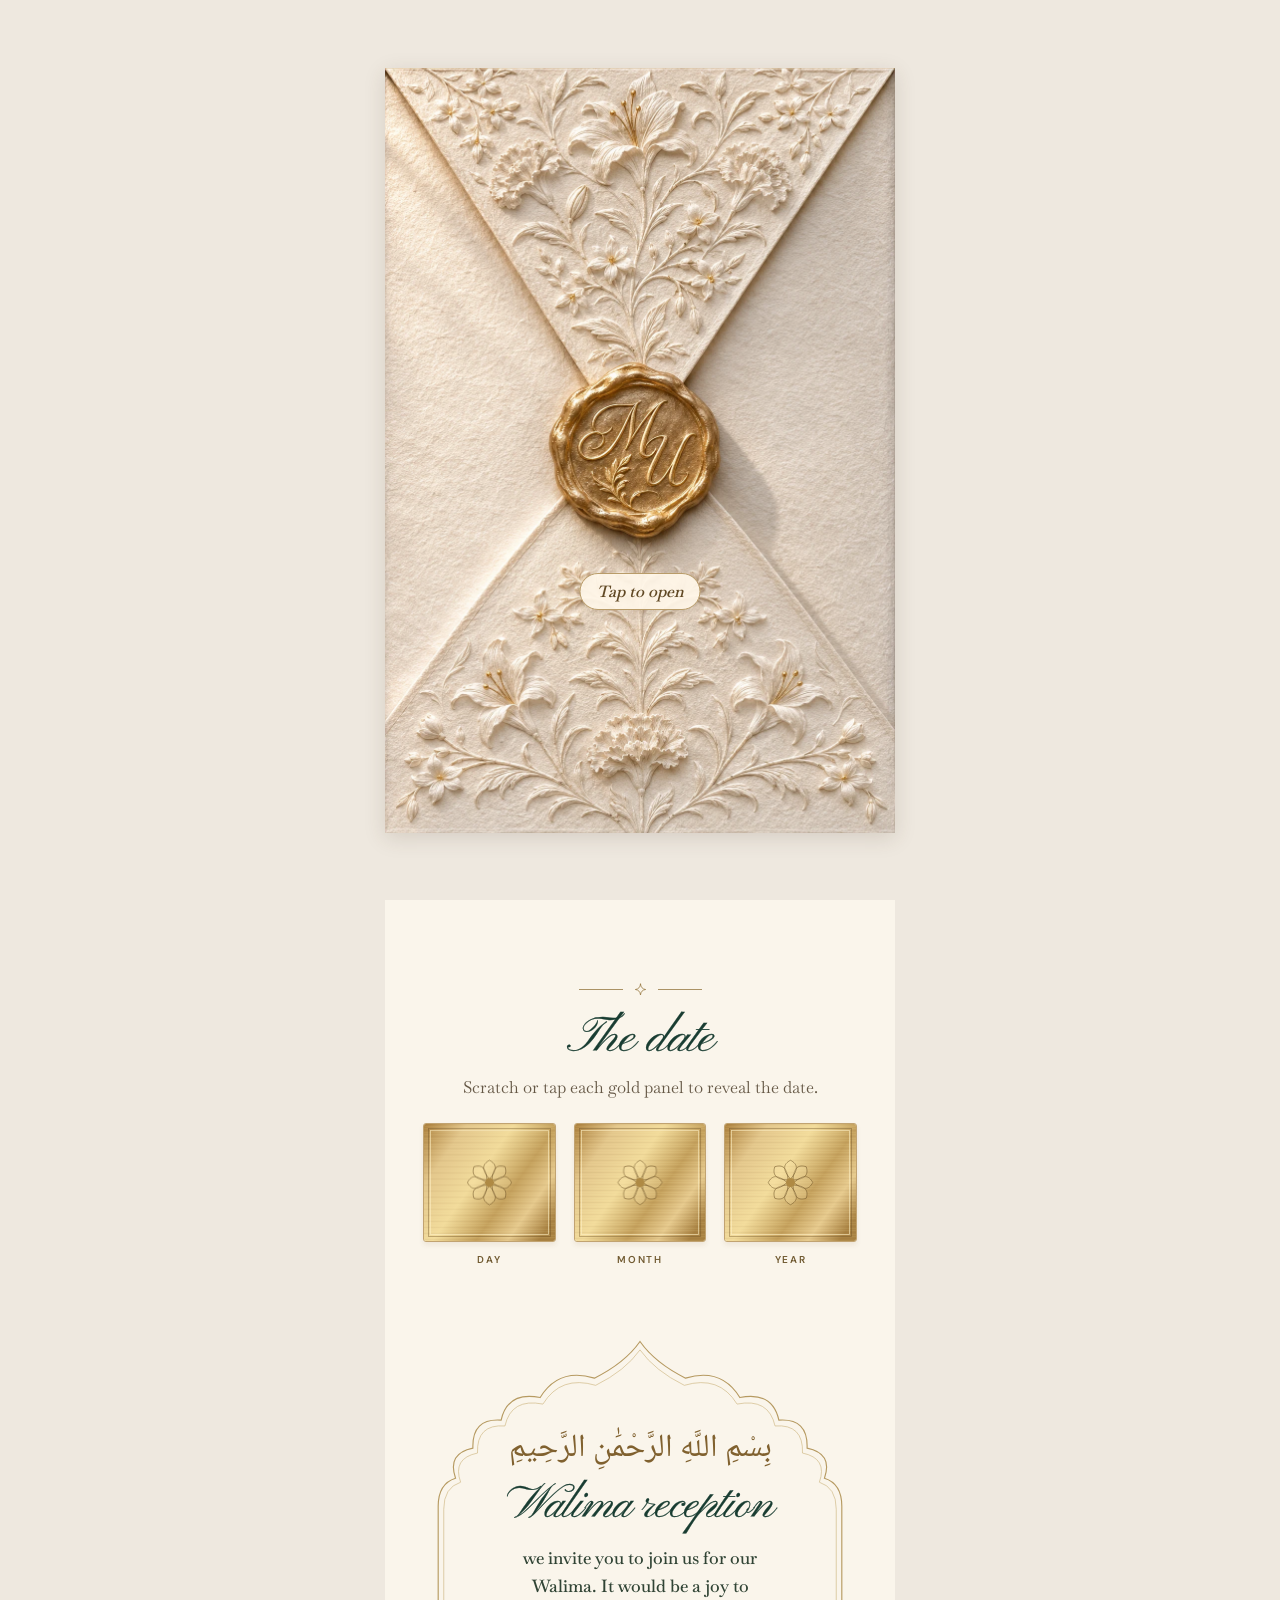
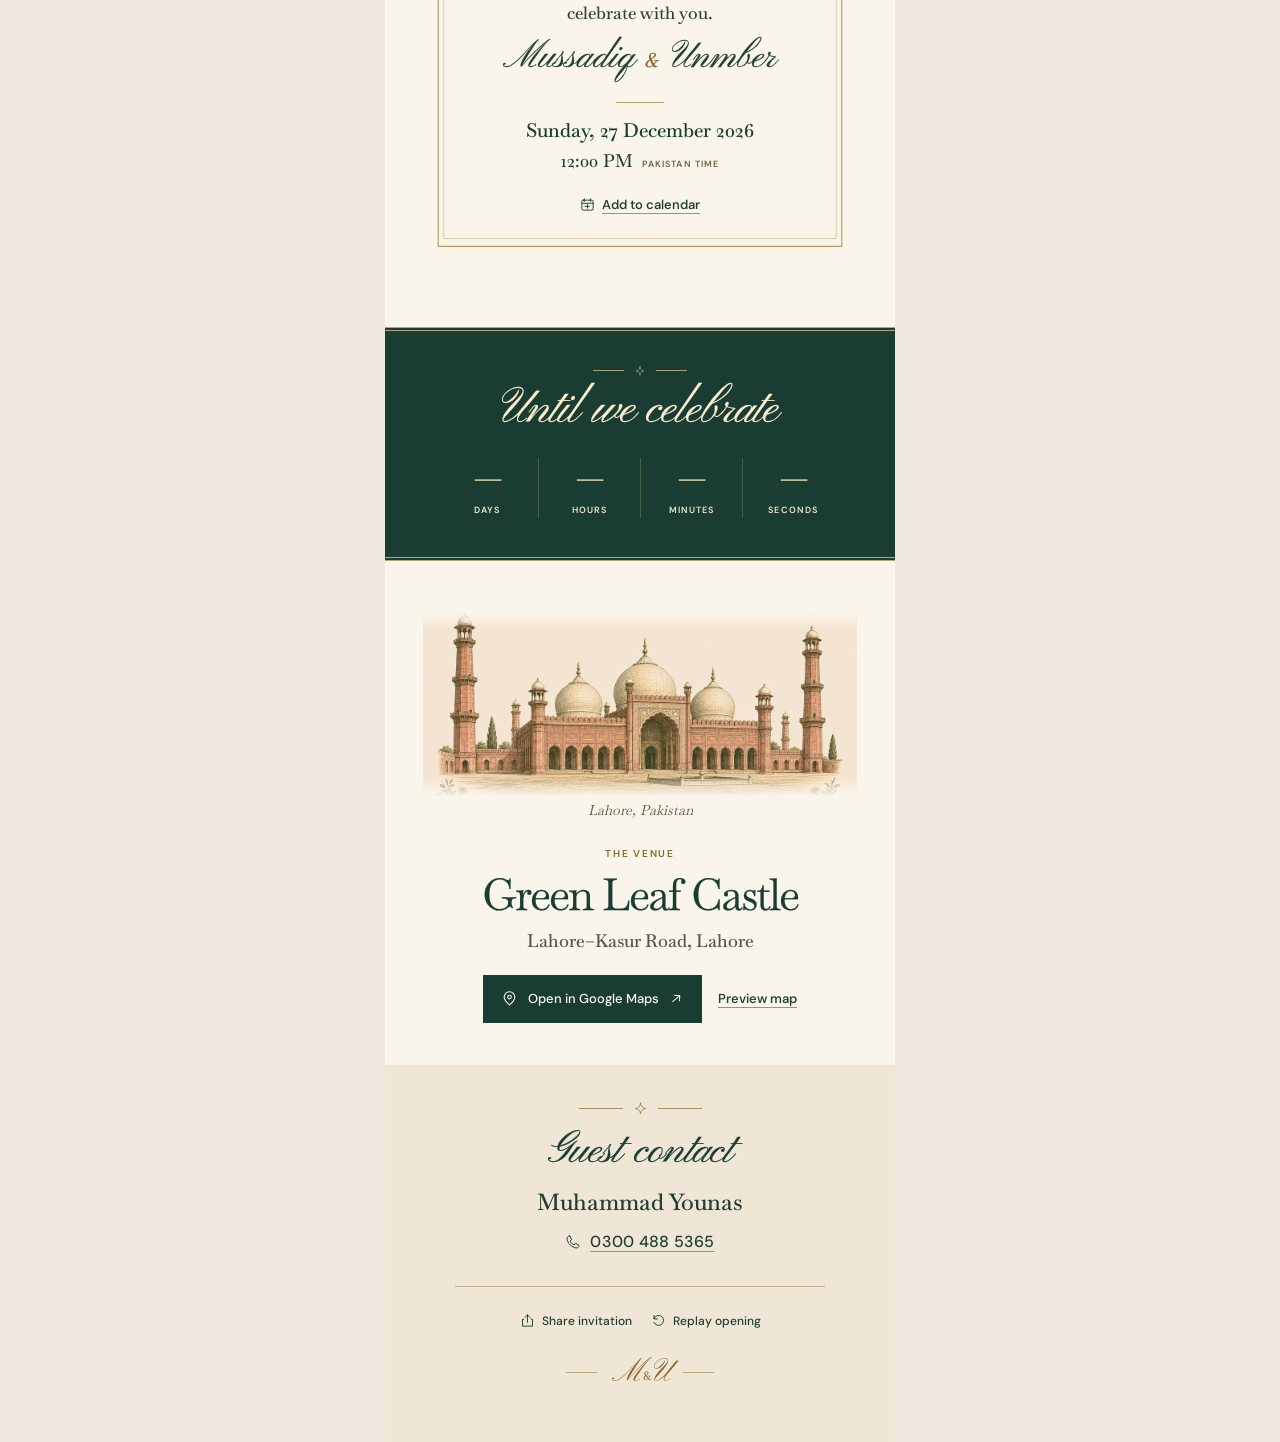
==== commit b2624163: "Publish Mussadiq and Unmber’s mobile Walima invitation" ====
--- a/index.html
+++ b/index.html
@@ -1,293 +1,124 @@
-<!DOCTYPE html>
-<html lang="en">
+<!doctype html>
+<html lang="en-PK">
 <head>
-<meta charset="UTF-8" />
-<meta name="viewport" content="width=device-width,initial-scale=1,viewport-fit=cover" />
-<meta name="theme-color" content="#f9f5ee" />
-<meta name="description" content="A special invitation to a Walima reception in Lahore." />
-<meta property="og:title" content="You're Invited · A Lahore Walima" />
-<meta property="og:description" content="Open the envelope to discover our celebration." />
-<title>Ayesha & Hamza · Walima Invitation</title>
-<link rel="preconnect" href="https://fonts.googleapis.com" />
-<link rel="preconnect" href="https://fonts.gstatic.com" crossorigin />
-<link href="https://fonts.googleapis.com/css2?family=Cormorant+Garamond:wght@300;400;500;600;700&family=Great+Vibes&family=Jost:wght@300;400;500;600&display=swap" rel="stylesheet" />
-<style>
-:root{--paper:#fcf9f3;--paper2:#f5ece0;--gold:#b68b48;--gold2:#d7bd82;--ink:#67513b;--moss:#7d8973;--taupe:#b8a18a;--serif:'Cormorant Garamond',Georgia,serif;--script:'Great Vibes','Z003','URW Chancery L',cursive;--sans:'Jost',Arial,sans-serif}
-*{box-sizing:border-box}html{scroll-behavior:smooth}body{margin:0;background:radial-gradient(circle at 26% 17%,#d9c7ad,#ad9477 75%);color:var(--ink);font-family:var(--serif);font-size:18px}body.gate-locked{overflow:hidden}
-button,a{font:inherit}a{color:inherit}button{cursor:pointer}button:focus-visible,a:focus-visible,canvas:focus-visible{outline:3px solid #6d7f71;outline-offset:4px}
-.shell{position:relative;max-width:440px;min-height:100svh;margin:auto;background:var(--paper);overflow:hidden;box-shadow:0 15px 70px #382b2099;isolation:isolate}
-.paper{position:relative;background-color:var(--paper);background-image:radial-gradient(#c6a87924 .65px,transparent .75px),radial-gradient(#fff9 1px,transparent 1px);background-position:0 0,7px 6px;background-size:18px 18px,22px 22px}
-.section{position:relative;overflow:hidden;text-align:center;padding:70px 28px 76px;isolation:isolate}
-.eyebrow{font-family:var(--sans);font-size:10px;letter-spacing:3.1px;text-transform:uppercase;font-weight:500;color:#ab8a56}.tiny{font-family:var(--sans);font-size:11px;letter-spacing:1.45px;line-height:1.9;color:#987b58}.script-title{font-family:var(--script);font-weight:400;font-size:clamp(48px,13vw,73px);line-height:1.16;margin:10px 0 0;color:#a77e45}.section-title{font-size:43px;line-height:1.12;font-weight:500;margin:4px 0 15px;color:#8d704b}
-.divider{display:flex;justify-content:center;align-items:center;gap:12px;color:#c6a36c;font-size:17px;margin:16px auto 22px}.divider:before,.divider:after{content:"";height:1px;width:68px;background:linear-gradient(90deg,transparent,#c8ac7a)}.divider:after{transform:rotate(180deg)}
-.floral{position:absolute;z-index:1;width:175px;height:175px;pointer-events:none;opacity:.92}.floral.top-left{top:0;left:-23px}.floral.top-right{top:0;right:-23px;transform:scaleX(-1)}.floral.bottom-left{bottom:0;left:-23px;transform:scaleY(-1)}.floral.bottom-right{bottom:0;right:-23px;transform:scale(-1)}
-/* ANIMATED ENVELOPE: tap seal -> flap lifts -> golden light -> page */
-.gate{position:absolute;inset:0 0 auto;z-index:80;height:100svh;min-height:620px;background:#f7f0e8;overflow:hidden;display:flex;align-items:center;justify-content:center;perspective:1100px;transform-style:preserve-3d;transition:opacity .65s,visibility .65s}
-.gate.finished{opacity:0;visibility:hidden;pointer-events:none}.gate.again{opacity:1;visibility:visible;pointer-events:auto;transition:none}.gate.again .envelope-top{transform:none}.gate.again .wax{opacity:1;transform:translate(-50%,-50%) scale(1)}.gate.again .gold-light{opacity:0}
-.envelope{position:absolute;inset:0;overflow:hidden;background:linear-gradient(140deg,#fffdf9,#f0e6db 67%,#fffdfa);box-shadow:inset 0 0 85px #d2bda737}
-.envelope:before{content:"";position:absolute;inset:16px;border:1px solid #d8c2a755;z-index:5;pointer-events:none}
-.envelope:after{content:"";position:absolute;inset:25px;border:1px solid #d8c2a73a;z-index:5;pointer-events:none}
-.emboss{position:absolute;width:80%;height:35%;left:10%;opacity:.42;pointer-events:none;filter:drop-shadow(1px 2px 1px #d4c4b8);background-repeat:no-repeat;background-position:center;background-size:contain}
-.emboss.top{top:11%}.emboss.bottom{bottom:9%;transform:rotate(180deg)}
-.fold-left,.fold-right,.fold-bottom,.envelope-top{position:absolute;inset:0}
-.fold-left{background:linear-gradient(110deg,#f1e6db 5%,#fffcf7 49%,#e7dace);clip-path:polygon(0 4%,50% 50%,0 96%);filter:drop-shadow(3px 0 3px #bcb0a7);z-index:5}
-.fold-right{background:linear-gradient(250deg,#f5ebe2,#fffaf2 50%,#e9ded3);clip-path:polygon(100% 4%,50% 50%,100% 96%);z-index:5}
-.fold-bottom{background:linear-gradient(0deg,#fffaf4,#ede2d8);clip-path:polygon(0 100%,50% 50%,100% 100%);z-index:6}
-.envelope-top{z-index:7;transform-origin:center 18%;backface-visibility:hidden;background:linear-gradient(165deg,#fffefa,#efe4d9 88%);clip-path:polygon(0 0,100% 0,50% 50%);filter:drop-shadow(0 4px 3px #bbaa9766);transition:transform 1.25s cubic-bezier(.2,.8,.2,1),opacity .2s 1.2s}
-.gate.opening .envelope-top{transform:rotateX(175deg) translateY(-5px);opacity:0}
-.gold-light{position:absolute;inset:0;z-index:9;opacity:0;pointer-events:none;background:radial-gradient(ellipse at 50% 50%,#fffdfa,#ffdda5ad 14%,#f8c26677 35%,transparent 68%);mix-blend-mode:screen;transition:opacity .4s}.gate.opening .gold-light{opacity:1;animation:glow 1.7s ease-out forwards}@keyframes glow{0%{opacity:0;transform:scale(.4)}54%{opacity:1;transform:scale(1.08)}100%{opacity:.65;transform:scale(1.5)}}
-.wax{position:absolute;z-index:15;top:50%;left:50%;transform:translate(-50%,-50%);border:1px solid #d9bd82;width:100px;height:100px;border-radius:50%;background:radial-gradient(circle at 35% 25%,#fffef9 0,#f3e7d4 62%,#dbbf92 100%);box-shadow:0 0 0 4px #fff9e9,0 0 0 6px #d8bd8b,0 5px 18px #6553405c,inset 0 2px 8px #ffffff;display:flex;align-items:center;justify-content:center;color:#ad8651;transition:opacity .28s,transform .55s;animation:sealPulse 2.6s ease-in-out infinite}
-.wax:before{content:"";position:absolute;inset:8px;border:1px solid #d8bd89;border-radius:50%}.wax:after{content:"✦";position:absolute;bottom:9px;font-size:10px}.monogram{font-family:var(--script);font-size:39px;line-height:1;margin-top:-9px;margin-left:-8px}.gate.opening .wax{opacity:0;transform:translate(-50%,-50%) scale(1.42);animation:none;pointer-events:none}@keyframes sealPulse{50%{box-shadow:0 0 0 5px #fff9e9,0 0 0 8px #d8bd8b,0 5px 29px #d9b77f,inset 0 2px 8px #ffffff}}
-.gate-hint{z-index:16;position:absolute;bottom:48px;text-align:center;width:100%;font-family:var(--sans);font-size:11px;text-transform:uppercase;letter-spacing:2.4px;color:#9e886f;animation:fadePulse 2.5s infinite}.gate.opening .gate-hint{opacity:0}.gate-hint span{display:block;font-family:var(--script);font-size:35px;letter-spacing:0;text-transform:none;color:var(--gold);margin-bottom:2px}@keyframes fadePulse{50%{opacity:.45}}
-/* HERO */
-.hero{height:min(870px, max(790px, 100svh));min-height:750px;background:linear-gradient(180deg,#fbf6ed,#ede1d4 75%,#fffaf2);padding:0;display:flex;align-items:center;flex-direction:column}
-.hero .hero-scene{position:absolute;inset:0;width:100%;height:100%;z-index:0;pointer-events:none}
-.hero-copy{position:relative;z-index:3;width:100%;padding:81px 32px 0;text-shadow:0 1px #fff9}.hero-copy .eyebrow{font-size:9px;letter-spacing:2.45px}.arabic-en{font-style:italic;font-size:15px;color:#9c835c;margin:12px 0 22px;line-height:1.35}
-.hero h1{font-family:var(--script);font-size:clamp(70px,19vw,93px);line-height:.9;font-weight:400;margin:14px auto 4px;color:#9c7847;text-shadow:0 3px 8px #fff9}.hero-subtitle{font-size:16px;letter-spacing:1.5px;font-style:italic;margin:12px 0 6px;color:#907657}.hero-names{font-family:var(--script);font-size:clamp(48px,14vw,69px);line-height:1.08;margin:4px 0 12px;color:#8b633f}.hero-names small{font-size:.53em;padding:0 8px}.hero-date{font-family:var(--sans);font-size:11px;letter-spacing:2.1px;margin-top:14px;color:#9b7750}
-.scroll-down{position:absolute;z-index:4;bottom:24px;left:0;right:0;text-align:center;color:#9b7d55;font-family:var(--script);font-size:28px}.scroll-down:after{content:"⌄";display:block;font-family:var(--serif);font-size:29px;margin-top:-11px;animation:bob 1.7s ease-in-out infinite}@keyframes bob{50%{transform:translateY(7px)}}
-/* DATE SCRATCH AREA */
-.date-section{padding-top:90px;padding-bottom:95px;background:linear-gradient(#fffaf6,#fffcf8)}.date-section h2{margin:3px 0}.scratch-row{display:grid;grid-template-columns:repeat(3,minmax(0,1fr));gap:10px;max-width:350px;margin:33px auto 16px}.scratch-card{position:relative;height:118px;border:1px solid #d9c7a5;border-radius:3px;overflow:hidden;background:#fcf5ea;box-shadow:0 4px 12px #8c6b4920,inset 0 0 0 4px #fffaf0}.scratch-reveal{display:flex;align-items:center;justify-content:center;flex-direction:column;height:100%;gap:2px}.scratch-reveal b{font-weight:500;font-size:27px;line-height:1.1;color:#9f7946}.scratch-reveal span{font-family:var(--sans);font-size:9px;letter-spacing:1.6px;color:#a88b63}.scratch-card canvas{position:absolute;inset:0;width:100%;height:100%;touch-action:none;cursor:crosshair}.scratch-card.revealed canvas{opacity:0;transition:opacity .6s;pointer-events:none}.scratch-note{color:#aa916b;font-style:italic;font-size:17px;margin:12px 0 19px}.reveal-button,.outline-btn{display:inline-flex;gap:8px;align-items:center;justify-content:center;min-height:39px;padding:9px 19px;border:1px solid #bda371;background:transparent;color:#9a7749;font-family:var(--sans);font-size:10px;letter-spacing:1.6px;text-transform:uppercase;transition:background .2s}.reveal-button:hover,.outline-btn:hover{background:#faf0e2}.revealed-date{opacity:0;transform:translateY(10px);transition:.75s;min-height:39px;font-style:italic;color:#9b7a4f;margin-top:18px}.revealed-date.show{opacity:1;transform:none}.sparkle-line{font-family:var(--script);font-size:35px;color:#c5a36b;margin:26px 0 0}
-/* CEREMONY INVITE */
-.invite-section{padding-top:72px;padding-bottom:85px;background:linear-gradient(#fffaf5,#fbf7f0)}.invite-arch{position:relative;min-height:515px;margin:15px auto 0;max-width:348px;padding:106px 33px 61px;isolation:isolate}
-.arch-svg{position:absolute;inset:0;width:100%;height:100%;z-index:-1;filter:drop-shadow(0 3px 5px #bca77b2a)}.inviting{font-size:14px;line-height:1.5;font-style:italic;color:#98836a;margin:12px 0}.arch-names{font:400 48px/1.1 var(--script);margin:14px auto;color:#966f42}.arch-names span{font:italic 25px var(--serif);display:block;color:#ad936c;margin:2px}.arch-body{font-size:16px;line-height:1.7;margin:14px auto;color:#7f6a55}.arch-small{font:400 11px/1.7 var(--sans);letter-spacing:1.2px;color:#9c8667}.arch-ornament{color:#bc9e6c;font-size:24px;margin:14px auto 5px}
-/* SCHEDULE */
-.program-section{padding-top:78px;padding-bottom:86px}.program{margin:28px auto 0;max-width:350px;position:relative}.program:before{content:"";position:absolute;top:0;bottom:0;left:50%;width:1px;background:linear-gradient(transparent,#bda16b 12%,#bda16b 85%,transparent)}.event{min-height:125px;display:grid;grid-template-columns:1fr 34px 1fr;align-items:center;text-align:left}.event:nth-child(even) .event-copy{grid-column:3;grid-row:1}.event:nth-child(even) .event-art{grid-column:1;grid-row:1}.event-copy{grid-column:1;max-width:135px;text-align:center}.event-art{grid-column:3;text-align:center;align-self:center;color:#b99d63;font-size:46px;filter:drop-shadow(1px 3px 2px #ddcaac)}.event:nth-child(even) .event-copy{text-align:center}.event .node{grid-column:2;grid-row:1;justify-self:center;width:7px;height:7px;border:1px solid #bfa16b;background:#fffaf1;border-radius:100%;z-index:2}.event-time{font:italic 21px var(--serif);color:#a07f50;margin:0}.event-label{font:600 12px/1.6 var(--sans);color:#9c8568;letter-spacing:1px;margin:2px 0}
-/* COUNTDOWN */
-.countdown-section{padding-top:58px;padding-bottom:77px;background:linear-gradient(180deg,#fffdfa,#f8eee1)}.countdown-grid{display:grid;grid-template-columns:repeat(4,1fr);gap:7px;max-width:350px;margin:24px auto}.count-box{background:#fffdf8;border-top:1px solid #d2bd93;border-bottom:1px solid #d2bd93;padding:14px 4px;box-shadow:0 3px 8px #9d794419}.count-box strong{display:block;font:500 31px var(--serif);color:#a38455}.count-box span{font:400 9px var(--sans);text-transform:uppercase;letter-spacing:1.1px;color:#a58b65}
-/* VENUE */
-.venue-section{padding-top:80px;padding-bottom:85px}.venue-illustration{display:block;width:100%;max-width:400px;margin:14px auto 5px;filter:drop-shadow(0 4px 7px #9a866526)}.venue-name{font-size:33px;line-height:1.08;margin:14px auto 8px;font-weight:500;color:#8b7152}.venue-address{font-family:var(--serif);font-style:italic;line-height:1.5;margin:0 auto 25px;color:#8d765c}.map-frame{height:250px;overflow:hidden;border:7px solid white;box-shadow:0 4px 18px #b79a703a;background:#eee5d7;margin:18px auto;max-width:354px;position:relative}.map-frame iframe{width:100%;height:100%;border:0}.map-fallback{position:absolute;inset:0;background:repeating-linear-gradient(0deg,#f3efe7 0 27px,#e5e3d9 28px 31px),repeating-linear-gradient(90deg,transparent 0 45px,#dfded5 45px 49px);z-index:-1}.map-fallback:after{content:'✦  Lahore';position:absolute;left:35%;top:41%;padding:10px;color:#a37d50;background:#fffdf4}.venue-actions{display:flex;flex-direction:column;align-items:center;gap:11px;margin-top:20px}.gold-btn{background:linear-gradient(110deg,#ab874a,#d1b47a,#ad884d);border:0;color:white;min-height:45px;padding:13px 28px;text-decoration:none;font:500 11px var(--sans);letter-spacing:1.8px;text-transform:uppercase;box-shadow:0 4px 13px #af895f42;display:inline-flex;align-items:center;justify-content:center;gap:9px;transition:transform .2s}.gold-btn:hover{transform:translateY(-2px)}
-/* DRESS CODE & CLOSE */
-.dress-section{padding-top:72px;padding-bottom:93px}.fashion-figures{width:100%;max-width:300px;display:block;margin:22px auto 5px;opacity:.87}.dress-section p{font-style:italic;font-size:17px;line-height:1.6;margin:8px auto;max-width:290px}.palette{display:flex;gap:6px;justify-content:center;margin:28px auto 8px}.dot{width:27px;height:27px;border:1px solid #cbbca2;border-radius:100%;box-shadow:inset 0 0 0 3px #fff8}.palette-label{font-size:14px;color:#ac916e}.closing-section{padding-top:50px;padding-bottom:86px;background:linear-gradient(#fffaf4,#f1e6d7)}.closing-section h2{font:400 56px var(--script);color:#9e7746;margin:0}.closing-section p{font-style:italic;color:#907555;line-height:1.6;margin:12px 0 24px}.footnote{font:9px var(--sans);letter-spacing:1.6px;color:#b19a7a;margin-top:27px}.replay{border:0;background:none;color:#aa895a;text-decoration:underline;text-underline-offset:4px;font-family:var(--sans);text-transform:uppercase;letter-spacing:1px;font-size:10px;cursor:pointer;margin:14px}
-/* Floating music button like recording */
-.music{position:fixed;right:max(16px,calc((100vw - 440px)/2 + 16px));bottom:27px;z-index:51;width:48px;height:48px;border-radius:50%;border:2px solid #fff6d9;background:linear-gradient(145deg,#e7c25b,#c9a045);box-shadow:0 4px 17px #6f553e4f;display:flex;align-items:center;justify-content:center;color:white;transition:transform .2s}.music[hidden]{display:none}.music:hover{transform:scale(1.08)}.music svg{width:22px;height:22px}.music .playing-icon{display:none}.music.is-playing .playing-icon{display:block}.music.is-playing .muted-icon{display:none}
-.reveal{opacity:0;transform:translateY(23px);transition:opacity .85s ease,transform .85s ease}.reveal.visible{opacity:1;transform:translateY(0)}
-/* Tiny visual accents */
-.lanterns{position:absolute;top:143px;left:4px;right:4px;z-index:2;display:flex;justify-content:space-between;pointer-events:none}.lantern{width:30px;height:91px;animation:swing 5s ease-in-out infinite alternate;transform-origin:top}.lantern:last-child{animation-delay:1.6s}@keyframes swing{to{transform:rotate(6deg)}}
-@media(max-width:355px){.section{padding-left:18px;padding-right:18px}.hero-copy{padding-left:16px;padding-right:16px}.hero h1{font-size:72px}.hero-names{font-size:46px}.scratch-row{gap:6px}.scratch-card{height:110px}.invite-arch{padding-left:22px;padding-right:22px}}
-@media(prefers-reduced-motion:reduce){html{scroll-behavior:auto}.reveal,.envelope-top,.gate,.gold-light,.wax{transition-duration:.01ms!important;animation:none!important}.scroll-down:after,.lantern{animation:none!important}}
-</style>
+  <meta charset="utf-8">
+  <meta name="viewport" content="width=device-width, initial-scale=1, viewport-fit=cover">
+  <meta name="theme-color" content="#183d32">
+  <meta name="robots" content="noindex, nofollow">
+  <title>Mussadiq &amp; Unmber | Walima Invitation</title>
+  <meta name="description" content="Join Mussadiq and Unmber for their Walima on Sunday, 27 December 2026 at 12:00 PM at Green Leaf Castle, Lahore.">
+  <meta property="og:type" content="website">
+  <meta property="og:title" content="Mussadiq &amp; Unmber · A Walima Invitation">
+  <meta property="og:description" content="Sunday, 27 December 2026 · 12:00 PM · Green Leaf Castle, Lahore. Tap the seal to open your invitation.">
+  <meta property="og:url" content="https://mussadiqali958-ux.github.io/my/">
+  <meta property="og:image" content="https://mussadiqali958-ux.github.io/my/assets/invitation-preview.jpg">
+  <meta property="og:image:width" content="1200"><meta property="og:image:height" content="630">
+  <meta property="og:image:alt" content="Mussadiq and Unmber’s Walima invitation with a monogrammed wax seal">
+  <link rel="icon" href="assets/mark.svg" type="image/svg+xml">
+  <link rel="canonical" href="https://mussadiqali958-ux.github.io/my/">
+  <link rel="preload" href="assets/envelope.webp" as="image" fetchpriority="high">
+  <link rel="preload" href="assets/pinyon.woff2" as="font" type="font/woff2" crossorigin>
+  <link rel="stylesheet" href="invitation.css?v=4">
+  <link rel="stylesheet" href="folds.css">
+  <script src="invitation.js?v=6" defer></script>
+  <noscript><style>.instruction,.countdown,.cover{display:none}</style></noscript>
 </head>
-<body class="gate-locked">
-<!-- Reusable original vector bouquets. All graphics here are newly composed for this invitation. -->
-<svg aria-hidden="true" width="0" height="0" style="position:absolute;overflow:hidden">
- <defs>
- <linearGradient id="goldstroke" x1="0" y1="0" x2="1" y2="1"><stop stop-color="#f4dfa8"/><stop offset=".46" stop-color="#b38c4d"/><stop offset="1" stop-color="#e2c790"/></linearGradient>
- <linearGradient id="sky" x1="0" y1="0" x2="0" y2="1"><stop stop-color="#fff9ed"/><stop offset=".58" stop-color="#e9dbcb"/><stop offset="1" stop-color="#cbb49d"/></linearGradient>
- <linearGradient id="ivorySilk" x1="0" y1="0" x2="1" y2="1"><stop stop-color="#fffaf2"/><stop offset=".52" stop-color="#d4bb8e"/><stop offset="1" stop-color="#f8ebdc"/></linearGradient>
- <radialGradient id="flowerFill"><stop stop-color="#e4c98d"/><stop offset=".22" stop-color="#fff5e8"/><stop offset=".8" stop-color="#faeee4"/><stop offset="1" stop-color="#cbb18e"/></radialGradient>
- <symbol id="flower" viewBox="-30 -30 60 60">
- <g fill="url(#flowerFill)" stroke="#d6c3ad" stroke-width=".7"><ellipse cy="-11" rx="8" ry="17"/><ellipse cy="-11" rx="8" ry="17" transform="rotate(45)"/><ellipse cy="-11" rx="8" ry="17" transform="rotate(90)"/><ellipse cy="-11" rx="8" ry="17" transform="rotate(135)"/><ellipse cy="-11" rx="8" ry="17" transform="rotate(180)"/><ellipse cy="-11" rx="8" ry="17" transform="rotate(225)"/><ellipse cy="-11" rx="8" ry="17" transform="rotate(270)"/><ellipse cy="-11" rx="8" ry="17" transform="rotate(315)"/></g><circle r="5.5" fill="#d0aa69"/><circle r="2.5" fill="#fff2cd"/>
- </symbol>
- <symbol id="sprig" viewBox="0 0 180 180">
- <g fill="none" stroke="#a2ab8a" stroke-width="1.5" opacity=".78"><path d="M-5 102Q47 120 81 49Q102 9 166 7"/><path d="M3 156Q65 112 80 91Q117 41 174 53"/><path d="M0 69Q40 77 69 30"/></g>
- <g fill="#adb69a" fill-opacity=".76" stroke="#9ba88e" stroke-width=".7"><path d="M48 99Q18 91 14 72Q41 78 48 99Z"/><path d="M68 73Q54 47 62 35Q79 59 68 73Z"/><path d="M103 38Q98 15 111 7Q118 24 103 38Z"/><path d="M74 99Q90 103 106 79Q82 83 74 99Z"/><path d="M126 66Q127 39 150 35Q148 59 126 66Z"/><path d="M49 124Q43 148 22 155Q22 131 49 124Z"/><path d="M30 72Q16 53 4 48Q6 68 30 72Z"/></g>
- <use href="#flower" x="4" y="37" width="66" height="66"/><use href="#flower" x="63" y="12" width="77" height="77"/><use href="#flower" x="105" y="70" width="50" height="50"/><use href="#flower" x="21" y="100" width="45" height="45"/>
- <g fill="#e2cda6"><circle cx="145" cy="24" r="5"/><circle cx="155" cy="66" r="4"/><circle cx="17" cy="20" r="3"/><circle cx="92" cy="119" r="3"/></g>
- </symbol>
- <symbol id="ornate-bird" viewBox="0 0 140 180"><path d="M70 0V58" stroke="#a88957" stroke-width="1.6"/><path d="M52 62L70 51 88 62 91 114 72 135 49 115Z" fill="#fff1cd" stroke="#b59158" stroke-width="3"/><path d="M58 67L70 60 82 67 84 111 71 125 56 110Z" fill="#e3b9637c" stroke="#b59158"/><path d="M70 62V123M53 90H88" stroke="#b59158" stroke-width="2"/><path d="M62 145L70 135 78 145" fill="none" stroke="#b59158" stroke-width="2"/></symbol>
- </defs>
-</svg>
-<main class="shell" id="shell">
- <!-- ENVELOPE / tap on the wax seal -->
- <div id="gate" class="gate" role="region" aria-label="Open your invitation">
-   <div class="envelope">
-    <svg class="emboss top" viewBox="0 0 340 200" aria-hidden="true"><g fill="none" stroke="#d4bfa9" stroke-width="1.5"><path d="M170 174C131 113 97 101 101 55C105 16 140 12 170 44C200 12 235 16 239 55C243 101 209 113 170 174Z"/><path d="M170 153C144 111 123 91 125 63C128 42 146 43 170 65C194 43 212 42 215 63C217 91 196 111 170 153Z"/><path d="M21 92C89 22 128 154 166 118M319 92C251 22 212 154 174 118"/><path d="M44 26C59 42 65 63 62 78M296 26C281 42 275 63 278 78"/></g><g fill="#d8c4ad" opacity=".6"><circle cx="170" cy="91" r="6"/><circle cx="86" cy="76" r="4"/><circle cx="254" cy="76" r="4"/><path d="M153 96Q130 64 148 54Q161 71 153 96M187 96Q210 64 192 54Q179 71 187 96"/></g></svg>
-    <svg class="emboss bottom" viewBox="0 0 340 200" aria-hidden="true"><g fill="none" stroke="#d4bfa9" stroke-width="1.5"><path d="M170 174C131 113 97 101 101 55C105 16 140 12 170 44C200 12 235 16 239 55C243 101 209 113 170 174Z"/><path d="M170 153C144 111 123 91 125 63C128 42 146 43 170 65C194 43 212 42 215 63C217 91 196 111 170 153Z"/><path d="M21 92C89 22 128 154 166 118M319 92C251 22 212 154 174 118"/><path d="M44 26C59 42 65 63 62 78M296 26C281 42 275 63 278 78"/></g></svg>
-    <div class="fold-left"></div><div class="fold-right"></div><div class="fold-bottom"></div><div class="envelope-top"></div>
-   </div>
-   <div class="gold-light"></div>
-   <button type="button" id="seal" class="wax" aria-label="Tap the seal to open your wedding invitation"><span class="monogram">A&amp;H</span></button>
-   <div class="gate-hint"><span>For you, with love</span>Tap the seal to open</div>
- </div>
- <!-- HERO WITH LAHORE LANDMARK ILLUSTRATION -->
- <section class="hero section" id="hero" aria-label="Walima invitation welcome">
-  <svg class="hero-scene" viewBox="0 0 440 870" preserveAspectRatio="xMidYMid slice" role="img" aria-label="Original gold Mughal arch, Lahore mosque skyline and a Pakistani wedding couple in formal traditional attire">
-   <rect width="440" height="870" fill="url(#sky)"/>
-   <g opacity=".4" fill="#fffdf4"><circle cx="30" cy="190" r="85"/><circle cx="409" cy="150" r="94"/></g>
-   <path d="M29 815V245Q29 208 53 195Q71 165 91 162Q102 134 128 129Q150 90 220 41Q290 90 312 129Q338 134 349 162Q369 165 387 195Q411 208 411 245V815Z" fill="#fff9ebaa" stroke="url(#goldstroke)" stroke-width="10"/>
-   <path d="M43 813V244Q43 213 65 206Q82 178 101 175Q117 142 141 140Q168 94 220 59Q272 94 299 140Q323 142 339 175Q358 178 375 206Q397 213 397 244V813Z" fill="#fff8eb39" stroke="#d1b182" stroke-width="2"/>
-   <path d="M60 818V272Q60 238 89 220Q101 197 129 181Q145 133 220 84Q295 133 311 181Q339 197 351 220Q380 238 380 272V818" fill="none" stroke="#e6d4b0" stroke-width="2"/>
-   <g opacity=".65" fill="#b8a48d" transform="translate(0 505)">
-     <rect x="5" y="155" width="430" height="124" fill="#cbb7a4"/>
-     <path d="M124 155V104H316V155Z" fill="#b9a48e"/><path d="M137 104Q154 48 220 40Q286 48 303 104Z" fill="#baa590"/>
-     <path d="M154 43Q172 7 220 -1Q268 7 286 43Z" fill="#b6a18a"/><path d="M219 -8V-29" stroke="#b69d84" stroke-width="4"/>
-     <rect x="76" y="121" width="60" height="82" fill="#baa38a"/><rect x="305" y="121" width="59" height="82" fill="#baa38a"/>
-     <path d="M88 121Q96 91 106 86Q117 93 124 121Z" fill="#b9a48e"/><path d="M314 121Q325 91 335 86Q346 93 353 121Z" fill="#b9a48e"/>
-     <path d="M79 65H99V157H79ZM341 65H361V157H341Z" fill="#ac967e"/><path d="M79 65Q86 36 89 25Q91 37 99 65ZM341 65Q349 36 351 25Q354 37 361 65Z" fill="#aa947d"/>
-     <g fill="#e8d8c4"><path d="M186 155V113Q194 97 206 113V155ZM211 155V112Q220 91 229 112V155ZM235 155V113Q246 97 254 113V155Z"/><rect x="100" y="148" width="15" height="26"/><rect x="326" y="148" width="15" height="26"/></g>
-   </g>
-   <g fill="#efe0ce" opacity=".55"><path d="M0 731Q107 686 220 720Q333 686 440 729V870H0Z"/><path d="M0 772Q107 755 220 790Q333 756 440 773V870H0Z"/></g>
-   <!-- Groom in ivory sherwani and bride in gold lehenga, silhouettes intentionally illustrative -->
-   <g transform="translate(146 649)">
-    <ellipse cx="72" cy="200" rx="108" ry="20" fill="#9f806154"/>
-    <g transform="translate(14 17)">
-     <ellipse cx="43" cy="15" rx="16" ry="20" fill="#8b6c54"/><path d="M29 8Q34 -8 44 -5Q60 -4 59 11" fill="#5d4d3f"/>
-     <path d="M29 37Q43 32 57 37L72 132L58 153L36 156L18 135Z" fill="#e2ccb0" stroke="#a98d6a" stroke-width="2"/>
-     <path d="M42 45L43 131M34 49L27 121M53 49L61 121" stroke="#b39366" stroke-width="1.4"/><path d="M27 135L23 186H39L44 137M57 137L62 186H76L64 134" fill="#a98763"/><path d="M28 44Q16 51 10 87L4 123" stroke="#c3aa8d" stroke-width="17" fill="none"/><path d="M58 44Q71 52 77 92L81 119" stroke="#ddc7a6" stroke-width="15" fill="none"/>
-    </g>
-    <g transform="translate(70 4)">
-     <ellipse cx="42" cy="28" rx="16" ry="21" fill="#b18c71"/><path d="M25 20Q27 0 44 1Q63 4 61 24L58 41Q52 12 26 26" fill="#614539"/>
-     <path d="M23 52L59 48L77 105Q109 142 128 190Q75 210 -12 190Q5 138 12 104Z" fill="url(#ivorySilk)" stroke="#b99d75" stroke-width="2"/>
-     <path d="M16 99Q40 111 70 99M1 156Q49 169 106 160M3 180Q51 191 116 182" stroke="#c69d63" stroke-width="1.5" fill="none"/>
-     <path d="M23 50Q-5 73 -4 120Q15 96 35 85Q67 87 94 129Q90 67 59 49Z" fill="#c6a77d88" stroke="#d7b88c" stroke-width="2"/>
-     <path d="M25 37Q1 40 -9 101Q25 73 47 74Q73 91 94 153Q93 51 61 35Z" fill="#e6d5bdb8" stroke="#ba946d" stroke-width="2"/>
-     <path d="M36 61Q58 66 70 84M21 102Q49 98 71 113" fill="none" stroke="#bba079" stroke-width="1"/>
-    </g>
-   </g>
-   <g opacity=".88"><use href="#sprig" x="0" y="80" width="153" height="178"/><use href="#sprig" x="287" y="80" width="153" height="178" transform="rotate(0 360 165)"/><use href="#sprig" x="-26" y="590" width="172" height="181"/><use href="#sprig" x="300" y="600" width="172" height="181"/></g>
+<body>
+  <svg class="symbols" xmlns="http://www.w3.org/2000/svg" aria-hidden="true" focusable="false">
+    <symbol id="i-leaf" viewBox="0 0 24 24"><path d="M3 21C8 15 13 11 20 4M5 18C1 9 10 3 21 3c0 12-6 20-16 15Z"/><path d="m9 10 0 4m5-8 0 3m-5 6 5 0"/></symbol>
+    <symbol id="i-arrow" viewBox="0 0 24 24"><path d="M4 12h15m-6-6 6 6-6 6"/></symbol>
+    <symbol id="i-down" viewBox="0 0 24 24"><path d="M12 3v16m-6-6 6 6 6-6"/></symbol>
+    <symbol id="i-pin" viewBox="0 0 24 24"><path d="M19.5 10c0 5.2-7.5 11-7.5 11s-7.5-5.8-7.5-11a7.5 7.5 0 1 1 15 0Z"/><circle cx="12" cy="10" r="2.5"/></symbol>
+    <symbol id="i-call" viewBox="0 0 24 24"><path d="m7.1 3 3 5.3-2.5 2.2c1.4 2.8 3.2 4.7 6 6l2.4-2.5 5 2.9c-.1 2.5-1.7 4.3-4.4 4C9.9 20 4 14 3.2 7.8 2.8 4.6 4.3 3 7.1 3Z"/></symbol>
+    <symbol id="i-calendar" viewBox="0 0 24 24"><rect x="3" y="5" width="18" height="16" rx="2"/><path d="M7 3v4m10-4v4M3 10h18m-13 5h7m-3-3v6"/></symbol>
+    <symbol id="i-share" viewBox="0 0 24 24"><path d="M12 15V3m-4 4 4-4 4 4M6 10H4v11h16V10h-2"/></symbol>
+    <symbol id="i-replay" viewBox="0 0 24 24"><path d="M4.6 9a8 8 0 1 1 .1 6m0-11v5.5h5.5"/></symbol>
+    <symbol id="i-play" viewBox="0 0 24 24"><path d="m8 5 11 7-11 7Z" fill="currentColor" stroke-width="1"/></symbol>
+    <symbol id="i-pause" viewBox="0 0 24 24"><path d="M8 5v14m8-14v14" stroke-width="3.2"/></symbol>
+    <symbol id="i-spark" viewBox="0 0 24 24"><path d="M12 2c.7 6.2 3.7 9.2 9.5 10-5.8.8-8.8 3.8-9.5 10-.7-6.2-3.7-9.2-9.5-10C8.3 11.2 11.3 8.2 12 2Z"/></symbol>
+    <symbol id="i-touch" viewBox="0 0 24 24"><path d="M9.2 11.5V6.3a1.6 1.6 0 0 1 3.2 0v6l1-1a1.5 1.5 0 0 1 2.4.5 1.6 1.6 0 0 1 2.5.9 1.5 1.5 0 0 1 2 1.6l-.7 4.2C19.2 21 17.3 22 15 22h-1.4c-1.7 0-2.6-.6-3.8-1.9L5 14.6c-1.2-1.4.8-3.2 2-2.2l2.2 1.8v-2.7ZM5.5 7a5.4 5.4 0 0 1 10.7-1"/></symbol>
   </svg>
-  <div class="lanterns" aria-hidden="true"><svg class="lantern"><use href="#ornate-bird" width="30" height="92"/></svg><svg class="lantern"><use href="#ornate-bird" width="30" height="92"/></svg></div>
-  <div class="hero-copy">
-    <p class="eyebrow">In the name of Allah, the Most Merciful</p>
-    <p class="arabic-en">With gratitude, joy and the blessings of our families</p>
-    <div class="divider">✧</div>
-    <h1>Walima<br/>Reception</h1>
-    <p class="hero-subtitle">Celebrating the union of</p>
-    <p class="hero-names"><span data-bind="groom">Hamza</span> <small>&amp;</small> <span data-bind="bride">Ayesha</span></p>
-    <div class="divider">✦</div>
-    <p class="hero-date" data-bind="hero-date">SUNDAY · 17 JANUARY 2027</p>
-  </div>
-  <div class="scroll-down">Scroll down</div>
- </section>
- <!-- Scratch date cards exactly as an actual finger gesture, no fake animation -->
- <section class="section paper date-section" id="date">
-   <svg class="floral top-left"><use href="#sprig" width="175" height="175"/></svg><svg class="floral top-right"><use href="#sprig" width="175" height="175"/></svg>
-   <div class="reveal"><div class="eyebrow">A day to remember</div><h2 class="script-title">The Date</h2><p class="tiny">✦ SCRATCH TO REVEAL THE DATE ✦</p></div>
-   <div class="scratch-row" aria-label="Three scratch-off cards revealing the event date">
-    <div class="scratch-card" data-part="day"><div class="scratch-reveal"><span>DAY</span><b data-bind="day">17</b></div><canvas tabindex="0" role="button" aria-label="Scratch or press Enter to reveal the day"></canvas></div>
-    <div class="scratch-card" data-part="month"><div class="scratch-reveal"><span>MONTH</span><b data-bind="month">JAN</b></div><canvas tabindex="0" role="button" aria-label="Scratch or press Enter to reveal the month"></canvas></div>
-    <div class="scratch-card" data-part="year"><div class="scratch-reveal"><span>YEAR</span><b data-bind="year">2027</b></div><canvas tabindex="0" role="button" aria-label="Scratch or press Enter to reveal the year"></canvas></div>
-   </div>
-   <p class="scratch-note">A little golden secret, just for you...</p>
-   <button type="button" id="reveal-all" class="reveal-button">✧ Reveal the date</button>
-   <p class="revealed-date" id="revealed-date">Sunday, 17 January 2027</p>
-   <p class="sparkle-line" aria-hidden="true">❦</p>
-   <svg class="floral bottom-left"><use href="#sprig" width="175" height="175"/></svg><svg class="floral bottom-right"><use href="#sprig" width="175" height="175"/></svg>
- </section>
- <!-- Invitation text within ornate three-foil arch -->
- <section class="section invite-section paper" id="invite">
-  <div class="eyebrow reveal">The honour of your presence is requested</div>
-  <div class="invite-arch reveal">
-   <svg class="arch-svg" viewBox="0 0 350 535" preserveAspectRatio="none" aria-hidden="true"><path d="M27 518V147Q27 117 57 102Q75 72 108 66Q124 30 175 8Q226 30 242 66Q275 72 293 102Q323 117 323 147V518Z" fill="#fffaf1" stroke="#d4be96" stroke-width="4"/><path d="M36 513V149Q36 124 64 111Q83 81 116 77Q138 42 175 21Q212 42 234 77Q267 81 286 111Q314 124 314 149V513Z" fill="none" stroke="#ba9b67" stroke-width="2.5"/><path d="M45 506V162Q45 128 78 119Q91 94 122 86Q144 58 175 34Q206 58 228 86Q259 94 272 119Q305 128 305 162V506Z" fill="none" stroke="#e1d0ae" stroke-width="1.6"/><path d="M55 488H295M72 476H278" stroke="#e2cba4" stroke-width="1"/></svg>
-   <p class="arch-small">BY THE GRACE OF ALLAH</p>
-   <p class="inviting">Together with their families,<br/>we warmly invite you to celebrate</p>
-   <p class="arch-names"><span data-bind="groom">Hamza</span><span>&amp;</span><span data-bind="bride">Ayesha</span></p>
-   <p class="arch-body">at their<br/><em>Walima Reception</em><br/>as they begin a beautiful new chapter.</p>
-   <div class="arch-ornament">❦</div>
-   <p class="arch-small">YOUR PRESENCE AND PRAYERS<br/>WILL MAKE OUR DAY EVEN MORE SPECIAL.</p>
-  </div>
- </section>
- <!-- Only the Walima schedule; no Mehndi/Nikah/Baraat -->
- <section class="section paper program-section" id="program">
-   <svg class="floral top-left"><use href="#sprig" width="175" height="175"/></svg><svg class="floral top-right"><use href="#sprig" width="175" height="175"/></svg>
-   <div class="reveal"><div class="eyebrow">Our celebration</div><h2 class="script-title">Walima Evening</h2><div class="divider">✦</div><p class="tiny">SUNDAY · <span data-bind="event-date">17 JANUARY 2027</span></p></div>
-   <div class="program reveal" aria-label="Walima evening program">
-    <div class="event"><div class="event-copy"><p class="event-time">6:30 pm</p><p class="event-label">Guest Reception</p></div><div class="node"></div><div class="event-art" aria-hidden="true">♜</div></div>
-    <div class="event"><div class="event-copy"><p class="event-time">7:30 pm</p><p class="event-label">Walima Dinner</p></div><div class="node"></div><div class="event-art" aria-hidden="true">♛</div></div>
-    <div class="event"><div class="event-copy"><p class="event-time">9:30 pm</p><p class="event-label">Dessert &amp; Blessings</p></div><div class="node"></div><div class="event-art" aria-hidden="true">❀</div></div>
-   </div>
- </section>
- <!-- Countdown local to Pakistan time -->
- <section class="section countdown-section" id="countdown"><div class="reveal"><div class="eyebrow">Counting every precious moment</div><h2 class="script-title">The Celebration Begins In</h2><div class="countdown-grid" aria-live="off"><div class="count-box"><strong id="days">00</strong><span>Days</span></div><div class="count-box"><strong id="hours">00</strong><span>Hours</span></div><div class="count-box"><strong id="minutes">00</strong><span>Minutes</span></div><div class="count-box"><strong id="seconds">00</strong><span>Seconds</span></div></div><div class="divider">✧</div></div></section>
- <!-- Venue and map -->
- <section class="section paper venue-section" id="venue">
-   <svg class="floral top-left"><use href="#sprig" width="175" height="175"/></svg><svg class="floral top-right"><use href="#sprig" width="175" height="175"/></svg>
-   <div class="reveal"><div class="eyebrow">Where memories will be made</div><h2 class="script-title">The Venue</h2><div class="divider">✧</div></div>
-   <svg class="venue-illustration reveal" viewBox="0 0 400 260" aria-label="Artistic illustration of a grand Lahore celebration venue" role="img">
-    <defs><linearGradient id="building" x1="0" y1="0" x2="0" y2="1"><stop stop-color="#f7dbaa"/><stop offset="1" stop-color="#ba935f"/></linearGradient><linearGradient id="floor" x1="0" y1="0" x2="0" y2="1"><stop stop-color="#ead9be"/><stop offset="1" stop-color="#fdf6ee"/></linearGradient></defs>
-    <ellipse cx="200" cy="226" rx="190" ry="24" fill="#e4d6bf" opacity=".7"/><path d="M26 176H375V220H26Z" fill="url(#floor)"/>
-    <path d="M54 176V100L90 84V176ZM310 176V84L347 100V176Z" fill="#c29d70"/><path d="M75 176V66H325V176Z" fill="url(#building)" stroke="#b79463" stroke-width="3"/><path d="M113 66V48H285V66Z" fill="#c49e67"/><path d="M130 48Q145 22 200 13Q255 22 270 48Z" fill="#c6a26c"/><path d="M196 13V0M200 0L201 15" stroke="#a17c4a" stroke-width="3"/>
-    <g fill="#fff0d5"><path d="M169 177V112Q200 66 231 112V177Z"/><path d="M102 125V98Q115 82 128 98V125ZM272 125V98Q285 82 298 98V125Z"/><path d="M105 167V140Q117 127 128 140V167ZM272 167V140Q284 127 296 140V167Z"/><rect x="141" y="76" width="118" height="6"/></g><path d="M179 176V118Q201 84 222 118V176" stroke="#986f48" stroke-width="3" fill="#916f51"/>
-    <g stroke="#f2daaa" fill="none" stroke-width="2"><path d="M201 110V175M180 140H221"/><rect x="88" y="66" width="224" height="108"/></g>
-    <g fill="#83907b" opacity=".86"><ellipse cx="28" cy="162" rx="14" ry="50"/><ellipse cx="368" cy="162" rx="14" ry="50"/></g><path d="M26 142V224M370 142V224" stroke="#927754" stroke-width="5"/>
-    <path d="M160 221L190 180H211L246 221Z" fill="#c9ab7e"/><path d="M141 242L180 178M258 242L221 178" stroke="#e1c495" stroke-width="1.5"/><g fill="#d7b77a"><circle cx="53" cy="209" r="5"/><circle cx="89" cy="214" r="3"/><circle cx="338" cy="215" r="4"/><circle cx="369" cy="204" r="5"/></g>
-    <path d="M0 245Q200 228 400 245" fill="none" stroke="#ead4ad" stroke-width="4"/>
-   </svg>
-   <div class="reveal"><h3 class="venue-name" data-bind="venue">Pearl-Continental Hotel</h3><p class="venue-address" data-bind="address">Shahrah-e-Quaid-e-Azam, Lahore, Pakistan</p><p class="tiny">SUNDAY · <span data-bind="venue-date">17 JANUARY 2027</span><br/>FROM 6:30 PM ONWARD</p></div>
-   <div class="map-frame reveal"><div class="map-fallback"></div><iframe id="map" title="Location of the Walima reception in Lahore" loading="lazy" referrerpolicy="no-referrer-when-downgrade" src="https://maps.google.com/maps?q=Pearl%20Continental%20Hotel%20Lahore&t=&z=14&ie=UTF8&iwloc=&output=embed"></iframe></div>
-   <div class="venue-actions reveal"><a class="gold-btn" id="directions" href="https://www.google.com/maps/search/?api=1&query=Pearl+Continental+Hotel+Lahore" target="_blank" rel="noopener noreferrer">⌖ &nbsp; Open directions</a><button type="button" class="outline-btn" id="calendar">✧ Add to calendar</button></div>
- </section>
- <!-- Dress code and warm closing -->
- <section class="section paper dress-section" id="dress"><svg class="floral top-left"><use href="#sprig" width="175" height="175"/></svg><svg class="floral top-right"><use href="#sprig" width="175" height="175"/></svg>
-  <div class="reveal"><div class="eyebrow">Celebrate in your finest</div><h2 class="script-title">Dress Code</h2><div class="divider">✦</div></div>
-  <svg class="fashion-figures reveal" viewBox="0 0 310 200" role="img" aria-label="A small fashion illustration of elegant Pakistani formal outfits in pastel colours">
-   <g transform="translate(10 0)"><g transform="translate(0 0)"><circle cx="28" cy="33" r="11" fill="#c7a182"/><path d="M19 25Q20 14 29 17Q39 18 38 28" fill="#5f4a40"/><path d="M16 50L42 50L49 111L63 181Q28 194 -5 181L8 110Z" fill="#c9b3b6" stroke="#bc9c9f"/><path d="M12 111H47M5 160H55" stroke="#e4d0c5" fill="none"/></g><g transform="translate(63 0)"><circle cx="28" cy="33" r="11" fill="#cba88c"/><path d="M17 28Q24 11 38 22" fill="#6f5747"/><path d="M17 50L39 50L49 184H5Z" fill="#d4c2a2"/><path d="M20 53L29 65L38 53M16 113H42" fill="none" stroke="#f6e2bf"/><rect x="11" y="181" width="16" height="9" fill="#a28a74"/><rect x="32" y="181" width="16" height="9" fill="#a28a74"/></g><g transform="translate(126 0)"><circle cx="28" cy="33" r="11" fill="#b9957e"/><path d="M18 27Q27 8 39 25" fill="#6b4e45"/><path d="M16 50L44 50L51 112L70 185Q28 199 -11 185L5 112Z" fill="#b1bdac" stroke="#94a58c"/><path d="M7 113H49M-3 167H60" fill="none" stroke="#e8e3d2"/></g><g transform="translate(192 0)"><circle cx="28" cy="33" r="11" fill="#d2aa90"/><path d="M18 25Q31 12 39 27" fill="#57453c"/><path d="M17 50L42 50L51 178L40 182L35 116L20 116L17 182L6 180Z" fill="#b9b2ce" stroke="#a5a0bf"/><path d="M16 51L5 90M42 51L51 90" fill="none" stroke="#b2a7c9" stroke-width="11"/></g><g transform="translate(253 0)"><circle cx="22" cy="33" r="11" fill="#c9a48b"/><path d="M12 25Q24 12 32 25" fill="#604d3f"/><path d="M9 49L33 49L43 113L54 180Q24 193 -8 182L4 113Z" fill="#d8c2b6" stroke="#b39d91"/><path d="M3 112H38M-5 165H48" fill="none" stroke="#f3ded0"/></g></g>
-  </svg>
-  <div class="reveal"><p>Formal Pakistani attire is warmly welcomed.<br/>Choose a colour that makes you feel festive.</p><div class="palette" aria-label="Suggested colours"><span class="dot" style="background:#cdb3c9"></span><span class="dot" style="background:#e4c1a9"></span><span class="dot" style="background:#d5be84"></span><span class="dot" style="background:#b3bea5"></span><span class="dot" style="background:#d8c8b7"></span></div><div class="palette-label">Soft pastels · Warm neutrals · Elegant gold</div></div>
- </section>
- <section class="section closing-section" id="closing"><svg class="floral top-left"><use href="#sprig" width="175" height="175"/></svg><svg class="floral top-right"><use href="#sprig" width="175" height="175"/></svg>
-  <div class="reveal"><div class="eyebrow">With heartfelt gratitude</div><h2>See you there!</h2><div class="divider">✧</div><p>We look forward to celebrating a wonderful<br/>evening with you, Insha'Allah.</p><p class="hero-names"><span data-bind="groom">Hamza</span> <small>&amp;</small> <span data-bind="bride">Ayesha</span></p><button type="button" class="gold-btn" id="share">↗ &nbsp; Share this invitation</button><div><button type="button" class="replay" id="replay">↻ &nbsp; Open the envelope again</button></div><p class="footnote">MADE WITH LOVE · LAHORE, PAKISTAN</p></div>
- </section>
-</main>
-<button class="music" id="music" type="button" aria-label="Play background music" title="Toggle soft instrumental music" hidden>
- <svg class="muted-icon" viewBox="0 0 24 24" aria-hidden="true"><path d="M8 16V5L19 3V14" fill="none" stroke="white" stroke-width="2"/><circle cx="5.5" cy="17" r="3.5" fill="white"/><circle cx="16.5" cy="15" r="3.5" fill="white"/></svg>
- <svg class="playing-icon" viewBox="0 0 24 24" aria-hidden="true"><rect x="6" y="5" width="4" height="14" rx="1" fill="white"/><rect x="14" y="5" width="4" height="14" rx="1" fill="white"/></svg>
-</button>
-<script>
-'use strict';
-/* EDIT THESE SAMPLE DETAILS. URL query overrides are also supported: ?groom=Hamza&bride=Ayesha&date=2027-01-17&venue=...&address=... */
-const DEFAULTS={groom:'Hamza',bride:'Ayesha',date:'2027-01-17',time:'18:30',venue:'Pearl-Continental Hotel',address:'Shahrah-e-Quaid-e-Azam, Lahore, Pakistan'};
-const params=new URLSearchParams(location.search);
-const cfg={...DEFAULTS};for(const k of Object.keys(DEFAULTS)){const p=params.get(k);if(p&&p.length<=140)cfg[k]=p.trim()}
-if(!/^\d{4}-\d\d-\d\d$/.test(cfg.date)||Number.isNaN(Date.parse(cfg.date+'T18:30:00+05:00')))cfg.date=DEFAULTS.date;
-if(!/^\d\d:\d\d$/.test(cfg.time))cfg.time=DEFAULTS.time;
-const when=new Date(cfg.date+'T'+cfg.time+':00+05:00');
-const dateFmt=new Intl.DateTimeFormat('en-GB',{day:'numeric',month:'long',year:'numeric',timeZone:'Asia/Karachi'});
-const dow=new Intl.DateTimeFormat('en-GB',{weekday:'long',timeZone:'Asia/Karachi'});
-const monthFmt=new Intl.DateTimeFormat('en-GB',{month:'short',timeZone:'Asia/Karachi'});
-const dateLabel=dateFmt.format(when),weekday=dow.format(when);
-const textMap={groom:cfg.groom,bride:cfg.bride,'hero-date':(weekday+' · '+dateLabel).toUpperCase(),day:new Intl.DateTimeFormat('en-GB',{day:'numeric',timeZone:'Asia/Karachi'}).format(when),month:monthFmt.format(when).toUpperCase(),year:new Intl.DateTimeFormat('en-GB',{year:'numeric',timeZone:'Asia/Karachi'}).format(when),venue:cfg.venue,address:cfg.address,'event-date':dateLabel.toUpperCase(),'venue-date':dateLabel.toUpperCase()};
-for(const [key,val] of Object.entries(textMap))document.querySelectorAll('[data-bind="'+key+'"]').forEach(el=>el.textContent=val);
-document.getElementById('revealed-date').textContent=weekday+', '+dateLabel;
-document.title=cfg.bride+' & '+cfg.groom+' · Walima Invitation';
-const mapQuery=cfg.venue+', '+cfg.address;
-document.getElementById('directions').href='https://www.google.com/maps/search/?api=1&query='+encodeURIComponent(mapQuery);
-document.getElementById('map').src='https://maps.google.com/maps?q='+encodeURIComponent(mapQuery)+'&z=14&output=embed';
 
-const gate=document.getElementById('gate'),musicBtn=document.getElementById('music');let opened=false;
-function openEnvelope(){if(opened)return;opened=true;startMusic();gate.classList.remove('again','finished');gate.classList.add('opening');document.getElementById('seal').disabled=true;
-  // Animated gold light runs while the flap lifts, then reveals the scrollable site.
-  window.setTimeout(()=>{gate.classList.add('finished');document.body.classList.remove('gate-locked');musicBtn.hidden=false;},1800);
-  window.setTimeout(()=>{gate.setAttribute('aria-hidden','true');document.getElementById('seal').disabled=false;},2600);
-}
-document.getElementById('seal').addEventListener('click',openEnvelope);
-document.getElementById('replay').addEventListener('click',()=>{window.scrollTo({top:0,behavior:'instant'});opened=false;stopMusic();musicBtn.hidden=true;gate.classList.remove('opening','finished');gate.classList.add('again');gate.removeAttribute('aria-hidden');document.body.classList.add('gate-locked');});
+  <header class="cover" id="cover" aria-label="Sealed Walima invitation">
+    <div class="cover-layout">
+      <div class="envelope-wrap">
+        <div class="envelope-stage">
+          <div class="paper-art" aria-hidden="true">
+            <span class="paper-light"></span>
+            <span class="paper-piece pocket"></span><span class="paper-piece wing wing-left"></span><span class="paper-piece wing wing-right"></span>
+            <span class="flap"><span class="paper-piece triangle"></span><span class="paper-piece seal-skin"></span></span>
+            <span class="paper-still"></span><span class="wax-shine"></span>
+          </div>
+          <button class="seal-hit" id="seal" type="button" data-open aria-label="Tap the gold wax seal to open Mussadiq and Unmber’s Walima invitation"><span class="tap-caption">Tap to open</span></button>
+        </div>
+      </div>
+    </div>
+  </header>
 
-/* THREE SCRATCH-OFF CARDS - pointer events support both finger and mouse. */
-let revealed=0;
-function revealCard(el){if(el.classList.contains('revealed'))return;el.classList.add('revealed');revealed++;if(revealed>=3){document.getElementById('revealed-date').classList.add('show');document.getElementById('reveal-all').textContent='✦ Date revealed ✦';}}
-function initializeScratch(el){const canvas=el.querySelector('canvas'),rect=el.getBoundingClientRect(),width=Math.max(60,Math.round(rect.width)),height=Math.round(rect.height);canvas.width=width*2;canvas.height=height*2;const ctx=canvas.getContext('2d',{willReadFrequently:true});ctx.scale(2,2);
- const gold=ctx.createLinearGradient(0,0,width,height);gold.addColorStop(0,'#e9cf98');gold.addColorStop(.28,'#fdf0ce');gold.addColorStop(.56,'#c79f5d');gold.addColorStop(.85,'#eed9aa');gold.addColorStop(1,'#c6a069');ctx.fillStyle=gold;ctx.fillRect(0,0,width,height);
- ctx.strokeStyle='#fff7e1a5';ctx.lineWidth=1;for(let x=-height;x<width+height;x+=11){ctx.beginPath();ctx.moveTo(x,0);ctx.lineTo(x+height,height);ctx.stroke()}
- ctx.textAlign='center';ctx.textBaseline='middle';ctx.fillStyle='#fffaf0';ctx.font='italic 20px Georgia';ctx.fillText('Scratch',width/2,height/2-9);ctx.font='16px Georgia';ctx.fillText('✧ ✧ ✧',width/2,height/2+22);
- let down=false,stroke=0;function draw(e){if(!down||el.classList.contains('revealed'))return;e.preventDefault();const r=canvas.getBoundingClientRect(),x=(e.clientX-r.left)*width/r.width,y=(e.clientY-r.top)*height/r.height;ctx.globalCompositeOperation='destination-out';ctx.beginPath();ctx.arc(x,y,20,0,Math.PI*2);ctx.fill();stroke++;
-  if(stroke%5===0){const data=ctx.getImageData(0,0,canvas.width,canvas.height).data;let clear=0;for(let i=3;i<data.length;i+=32)if(data[i]<35)clear++;if(clear>(data.length/32)*.35)revealCard(el)}
- }
- canvas.addEventListener('pointerdown',e=>{down=true;canvas.setPointerCapture(e.pointerId);draw(e)});canvas.addEventListener('pointermove',draw);canvas.addEventListener('pointerup',()=>down=false);canvas.addEventListener('pointercancel',()=>down=false);
- canvas.addEventListener('keydown',e=>{if(e.key==='Enter'||e.key===' '){e.preventDefault();revealCard(el)}});
-}
-document.querySelectorAll('.scratch-card').forEach(initializeScratch);
-document.getElementById('reveal-all').addEventListener('click',()=>document.querySelectorAll('.scratch-card').forEach(revealCard));
+  <main id="invitation" class="invitation">
+    <section class="hero" id="welcome" aria-labelledby="couple">
+      <picture><source media="(min-width: 0px)" srcset="assets/garden-phone.webp"><img class="garden-picture" src="assets/garden.webp" width="1024" height="1536" alt="An illustrated bride and groom walk hand in hand through a Lahore garden beneath a gilded floral arch." fetchpriority="high"></picture>
+      <div class="hero-words"><p class="hero-intro">Walima of</p>
+        <h1 id="couple" tabindex="-1"><span>Mussadiq</span><span class="hero-and"><i></i>&amp;<i></i></span><span>Unmber</span></h1>
+      </div>
+      <a class="discover" href="#the-date">Discover the invitation <svg class="icon"><use href="#i-down"/></svg></a>
+    </section>
+    <div class="leaves">
+      <section class="date-section page" id="the-date" aria-labelledby="date-heading">
+        <div class="little-rule dark" aria-hidden="true"><i></i><svg><use href="#i-spark"/></svg><i></i></div>
+        <h2 class="section-title" id="date-heading">The date</h2>
+        <p class="instruction" id="scratch-note">Scratch or tap each gold panel to reveal the date.</p>
+        <div class="date-grid">
+          <div><button class="tile" type="button" data-value="27" aria-label="Reveal the day"><span class="date-value">27</span><canvas aria-hidden="true"></canvas></button><span class="tile-label">Day</span></div>
+          <div><button class="tile" type="button" data-value="December" aria-label="Reveal the month"><span class="date-value month">December</span><canvas aria-hidden="true"></canvas></button><span class="tile-label">Month</span></div>
+          <div><button class="tile" type="button" data-value="2026" aria-label="Reveal the year"><span class="date-value year">2026</span><canvas aria-hidden="true"></canvas></button><span class="tile-label">Year</span></div>
+        </div>
+        <p id="date-result" class="date-result" aria-live="polite"></p>
+      </section>
 
-/* Sections gently fade as the guest scrolls. */
-if('IntersectionObserver' in window){const io=new IntersectionObserver(entries=>{for(const e of entries)if(e.isIntersecting){e.target.classList.add('visible');io.unobserve(e.target)}},{threshold:.12});document.querySelectorAll('.reveal').forEach(el=>io.observe(el))}else document.querySelectorAll('.reveal').forEach(el=>el.classList.add('visible'));
+      <section class="reception page" id="walima" aria-labelledby="walima-heading">
+        <div class="arch-letter">
+          <svg class="arch-lines" viewBox="0 0 400 485" preserveAspectRatio="none" aria-hidden="true"><defs><path id="arch" d="M14 476V160 Q14 139 30 134 Q22 111 46 106 Q45 78 72 80 Q78 53 108 59 Q125 31 158 41 Q186 27 200 7 Q214 27 242 41 Q275 31 292 59 Q322 53 328 80 Q355 78 354 106 Q378 111 370 134 Q386 139 386 160 V476Z"/></defs><use href="#arch"/><use href="#arch" transform="translate(5.5 8) scale(.9725 .968)"/></svg>
+          <p class="basmala" lang="ar" dir="rtl" aria-label="In the name of Allah, the Most Gracious, the Most Merciful">بِسْمِ اللَّهِ الرَّحْمَٰنِ الرَّحِيمِ</p>
+          <h2 class="section-title" id="walima-heading">Walima reception</h2>
+          <p class="letter-copy">we invite you to join us for our Walima. It would be a joy to celebrate with you.</p>
+          <p class="signature">Mussadiq <span>&amp;</span> Unmber</p>
+          <span class="letter-divider" aria-hidden="true"></span>
+          <time class="when-date" datetime="2026-12-27">Sunday, 27 December 2026</time>
+          <p class="reception-time"><time datetime="2026-12-27T12:00:00+05:00">12:00 PM</time><span>Pakistan time</span></p>
+          <a class="text-action" href="walima.ics" download="Mussadiq-and-Unmber-Walima.ics"><svg class="icon"><use href="#i-calendar"/></svg>Add to calendar</a>
+        </div>
+      </section>
 
-/* LIVE COUNTDOWN - ISO offset is explicitly Pakistan UTC+05:00. */
-function countdown(){let s=Math.max(0,Math.floor((when-Date.now())/1000));const dd=Math.floor(s/86400);s%=86400;const hh=Math.floor(s/3600);s%=3600;const mm=Math.floor(s/60),ss=s%60;for(const [id,v] of Object.entries({days:dd,hours:hh,minutes:mm,seconds:ss}))document.getElementById(id).textContent=String(v).padStart(2,'0')}
-countdown();window.setInterval(countdown,1000);
+      <section class="countdown page" aria-labelledby="count-title"><div class="little-rule" aria-hidden="true"><i></i><svg><use href="#i-spark"/></svg><i></i></div>
+        <h2 class="section-title" id="count-title">Until we celebrate</h2>
+        <div class="time-grid" role="timer" aria-label="Time remaining until the Walima" aria-live="off">
+          <div><span data-unit="days">—</span><small>Days</small></div><div><span data-unit="hours">—</span><small>Hours</small></div><div><span data-unit="minutes">—</span><small>Minutes</small></div><div><span data-unit="seconds">—</span><small>Seconds</small></div>
+        </div><p id="count-greeting" hidden></p>
+      </section>
 
-/* Soft original synthesised bell ambience. No external song, no copyrighted recording. Starts only after explicit music-button interaction. */
-let audioCtx=null,musicTimer=null,playing=false,beat=0;
-function note(freq,at){if(!audioCtx)return;const o=audioCtx.createOscillator(),g=audioCtx.createGain();o.type='sine';o.frequency.value=freq;const t=audioCtx.currentTime+at;g.gain.setValueAtTime(.0001,t);g.gain.exponentialRampToValueAtTime(.027,t+.035);g.gain.exponentialRampToValueAtTime(.0001,t+1.6);o.connect(g);g.connect(audioCtx.destination);o.start(t);o.stop(t+1.7)}
-const melody=[523.25,659.25,783.99,659.25,587.33,523.25,440,523.25,587.33,698.46,659.25,523.25];
-function playPhrase(){if(!playing)return;const f=melody[beat%melody.length];note(f,0);if(beat%4===0)note(f/2,.05);beat++}
-async function startMusic(){if(playing)return;try{const Ctx=window.AudioContext||window.webkitAudioContext;if(!Ctx)throw new Error('Audio unavailable');audioCtx=new Ctx();await audioCtx.resume();playing=true;playPhrase();musicTimer=window.setInterval(playPhrase,590);musicBtn.classList.add('is-playing');musicBtn.setAttribute('aria-label','Pause background music')}catch(e){playing=false;musicBtn.setAttribute('aria-label','Background music unavailable')}}
-function stopMusic(){playing=false;window.clearInterval(musicTimer);musicTimer=null;if(audioCtx){audioCtx.close().catch(()=>{});audioCtx=null}musicBtn.classList.remove('is-playing');musicBtn.setAttribute('aria-label','Play background music')}
-musicBtn.addEventListener('click',()=>playing?stopMusic():startMusic());
+      <section class="venue page" id="venue" aria-labelledby="venue-heading">
+        <figure class="city-plate"><img src="assets/lahore.webp" width="1080" height="720" loading="lazy" alt="An engraving of Badshahi Mosque and its gardens in Lahore"><figcaption>Lahore, Pakistan</figcaption></figure>
+        <div class="venue-details"><span class="label">The venue</span><h2 class="section-title" id="venue-heading">Green Leaf Castle</h2>
+          <address>Lahore–Kasur Road, Lahore</address>
+          <div class="venue-actions"><a class="solid-action" href="https://maps.app.goo.gl/Ku9ijUdNpsTYP9UN9" target="_blank" rel="noopener noreferrer"><svg class="icon"><use href="#i-pin"/></svg>Open in Google Maps<svg class="end-arrow icon"><use href="#i-arrow"/></svg></a>
+          <button class="text-action map-toggle" id="preview-map" type="button" aria-expanded="false" aria-controls="map-area" hidden>Preview map</button></div>
+          <div class="map-area" id="map-area" hidden></div>
+        </div>
+      </section>
 
-/* Downloadable .ics calendar and shareable link. */
-document.getElementById('calendar').addEventListener('click',()=>{const dt=cfg.date.replaceAll('-','');const start=cfg.time.replace(':','')+'00',endM=Number(cfg.time.slice(0,2))*60+Number(cfg.time.slice(3))+180;const end=String(Math.floor(endM/60)%24).padStart(2,'0')+String(endM%60).padStart(2,'0')+'00';const ics=['BEGIN:VCALENDAR','VERSION:2.0','PRODID:-//Lahore Walima Invitation//EN','BEGIN:VEVENT','UID:walima-'+dt+'@invitation.example','DTSTAMP:'+new Date().toISOString().replace(/[-:]/g,'').replace(/\.\d+/,'').replace('Z','Z'),'DTSTART;TZID=Asia/Karachi:'+dt+'T'+start,'DTEND;TZID=Asia/Karachi:'+dt+'T'+end,'SUMMARY:Walima Reception - '+cfg.groom+' & '+cfg.bride,'LOCATION:'+mapQuery,'DESCRIPTION:With love and blessings.','END:VEVENT','END:VCALENDAR'].join('\r\n');const a=document.createElement('a');a.href=URL.createObjectURL(new Blob([ics],{type:'text/calendar'}));a.download='Walima-Invitation.ics';document.body.append(a);a.click();window.setTimeout(()=>{URL.revokeObjectURL(a.href);a.remove()},1000)});
-document.getElementById('share').addEventListener('click',async e=>{const data={title:cfg.bride+' & '+cfg.groom+' · Walima Invitation',text:'You are invited to our Walima reception in Lahore!',url:location.href};try{if(navigator.share)await navigator.share(data);else{await navigator.clipboard.writeText(location.href);e.currentTarget.textContent='✓ Link copied';setTimeout(()=>e.currentTarget.textContent='↗ Share this invitation',2500)}}catch(err){if(err.name!=='AbortError')e.currentTarget.textContent='Copy the page URL to share'}});
-</script>
+      <footer class="closing page" id="contact"><div class="little-rule dark" aria-hidden="true"><i></i><svg><use href="#i-spark"/></svg><i></i></div>
+        <h2 class="section-title">Guest contact</h2>
+        <p class="contact-name">Muhammad Younas</p>
+        <a class="contact-number" href="tel:+923004885365"><svg class="icon"><use href="#i-call"/></svg>0300 488 5365</a>
+        <div class="guest-actions" hidden><button type="button" id="share"><svg class="icon"><use href="#i-share"/></svg>Share invitation</button><button type="button" id="replay"><svg class="icon"><use href="#i-replay"/></svg>Replay opening</button></div>
+        <div class="share-options" id="share-options" hidden><input aria-label="Guest invitation link" readonly value=""><div><button type="button" id="copy">Copy link</button><a id="whatsapp" target="_blank" rel="noopener noreferrer" href="https://wa.me/?text=Mussadiq%20%26%20Unmber%20%E2%80%94%20Walima%20Invitation%20">WhatsApp</a></div></div>
+        <p id="share-status" class="share-status" role="status"></p>
+        <div class="sign-off" aria-hidden="true"><span></span><b class="monogram">M<i>&amp;</i>U</b><span></span></div>
+      </footer>
+    </div>
+  </main>
+  <button class="sound" id="sound" type="button" aria-label="Play music" aria-pressed="false" title="Play music" hidden><svg class="icon" aria-hidden="true"><use href="#i-play"/></svg></button>
+  <audio id="music" loop preload="none" src="assets/refrain.mp3"></audio>
 </body>
-</html>+</html>
--- a/invitation.css
+++ b/invitation.css
@@ -0,0 +1,81 @@
+@font-face{font-family:Pinyon;src:url('assets/pinyon.woff2') format('woff2');font-style:normal;font-weight:400;font-display:swap}
+@font-face{font-family:Baskervville;src:url('assets/baskervville.woff2') format('woff2');font-style:normal;font-weight:400 700;font-display:swap}
+@font-face{font-family:'DM Sans';src:url('assets/dm-sans.woff2') format('woff2');font-style:normal;font-weight:100 1000;font-display:swap}
+@font-face{font-family:Naskh;src:url('assets/basmala.woff2') format('woff2');font-display:swap}
+:root{color-scheme:light;--pine:#193d32;--deep:#112e26;--paper:#faf5eb;--cream:#fffaf2;--ink:#213e32;--muted:#655846;--brass:#8b682c;--pale-gold:#e5cb93;--line:#cbb895;--sans:'DM Sans',Arial,sans-serif;--serif:Baskervville,Georgia,serif;--script:Pinyon,'Brush Script MT',cursive;--leaf-pad:clamp(24px,5vw,72px)}
+*{box-sizing:border-box}
+[hidden]{display:none!important}
+html{scroll-behavior:smooth;background:var(--paper);scrollbar-color:#8b836a var(--paper)}
+body{margin:0;font-family:var(--serif);background:var(--paper);color:var(--ink);-webkit-text-size-adjust:100%;text-rendering:optimizeLegibility}
+body.sealed{overflow:hidden;overscroll-behavior:none}
+button,input{font:inherit}button{cursor:pointer}button,a{-webkit-tap-highlight-color:transparent;touch-action:manipulation}a{color:inherit}button{border:0;padding:0;color:inherit;background:transparent}a,button{outline-offset:5px}a:focus-visible,button:focus-visible,input:focus-visible{outline:2px solid #ae6511}h1:focus:not(:focus-visible),h2:focus:not(:focus-visible){outline:none}h1,h2,p,figure{margin:0}::selection{color:#fff9e9;background:#3f654d}img{display:block;max-width:100%}.symbols{position:absolute;width:0;height:0;overflow:hidden;pointer-events:none}.icon,.small-star,.little-rule svg{width:20px;height:20px;fill:none;stroke:currentColor;stroke-width:1.5;stroke-linecap:round;stroke-linejoin:round;flex:none}.small-star{width:15px;height:15px}.monogram{display:inline-flex;align-items:center;font:400 37px/.95 var(--script);white-space:nowrap;letter-spacing:-.07em}.monogram i{font:400 12px var(--serif);margin:7px 3px 0;letter-spacing:0}.label,.edition,.mast-location,.mast-event,.tile-label,.time-grid small,.reception-time span{font:600 10px/1.5 var(--sans);text-transform:uppercase;letter-spacing:.17em}.mast-event{display:none}.little-rule{display:flex;align-items:center;justify-content:center;gap:11px;color:var(--pale-gold)}.little-rule i{width:44px;height:1px;background:currentColor;opacity:.7}.little-rule svg{width:13px;height:13px;stroke-width:1.25}.little-rule.dark{color:var(--brass)}
+/* The sealed invitation. The photographic paper is also the moving envelope. */
+.cover{position:fixed;inset:0;z-index:10;display:flex;flex-direction:column;align-items:center;overflow:hidden;isolation:isolate;color:var(--paper);background:radial-gradient(ellipse at 76% 39%,#365947 0%,#20473a 37%,#173a30 65%,#102c25 100%);padding:max(18px,3.8vh) clamp(30px,5.5vw,108px) max(18px,3.4vh)}
+.cover::before{content:'';position:absolute;z-index:-1;width:min(68vw,1030px);height:48%;left:-16%;bottom:-4%;background:url('assets/lahore.webp') 50% 78%/cover no-repeat;filter:grayscale(1) invert(1);mix-blend-mode:screen;opacity:.115;mask-image:linear-gradient(0deg,transparent,#000 26%,#000 77%,transparent);pointer-events:none}
+.cover-mast,.cover-foot{display:flex;align-items:center;gap:24px;align-self:stretch;color:#ebd5a5;position:relative;flex:none}.cover-mast .monogram{font-size:40px}.mast-line,.foot-rule{height:1px;background:#a6a077;flex:1;opacity:.49}.mast-location,.edition{font-size:10px;color:#ecdfbd}.cover-foot .foot-rule{opacity:.32}.cover-layout{width:min(1170px,100%);display:grid;grid-template-columns:1fr 1fr;align-items:center;justify-items:center;flex:1;min-height:0;gap:4.5vw}.cover-copy{text-align:center;position:relative;padding-bottom:8px;width:100%}.cover-intro{font-size:clamp(20px,2vw,34px);font-style:italic;color:#e4d4ad;margin-bottom:clamp(12px,2vh,23px)}.cover-copy h1{font:400 clamp(76px,min(8.6vw,13.7vh),145px)/.82 var(--script);color:#fff3d6;letter-spacing:-.035em;display:flex;flex-direction:column;align-items:center}.cover-copy .names-and{font:400 clamp(28px,3.1vw,54px)/.9 var(--serif);color:#d8b771;letter-spacing:0;margin:.09em 0 .13em}.cover-copy .little-rule{margin:clamp(20px,3.3vh,48px) auto 15px}.cover-action{display:inline-flex;gap:15px;align-items:center;justify-content:center;min-height:46px;font:500 14px var(--sans);color:#fff4de;border-bottom:1px solid #c2a970;transition:color .2s,border-color .2s}.cover-action:hover{color:white;border-color:white}.cover-action svg{width:17px}.mobile-open{display:none}
+.envelope-wrap{position:relative;height:min(73svh,690px,66vw);max-height:calc(100% - 16px);aspect-ratio:2/3;max-width:100%;box-shadow:0 13px 20px #09181055,0 38px 54px #07170fc4;outline:1px solid #f6eacc89;background:#eee3cd}.envelope-stage{overflow:hidden;isolation:isolate;position:absolute;inset:0;container-type:size;background:#ead7ac}.paper-art{position:absolute;width:100%;height:100%;inset:0;perspective:1000px;isolation:isolate}
+@supports(width:1cqh){.paper-art{inset:auto;top:50%;left:50%;width:max(100cqw,66.666667cqh);height:auto;aspect-ratio:2/3;transform:translate(-50%,-50%)}}
+.paper-light,.paper-piece,.paper-still,.flap,.wax-shine{position:absolute;inset:0;pointer-events:none}.paper-piece,.paper-still{background:url('assets/envelope.webp') center/100% 100% no-repeat}.paper-light{background:radial-gradient(ellipse at 50% 50%,#fff9ca 0%,#f3cd78 26%,#946731 75%)}.flap{transform-origin:50% 0;z-index:3}.wing{z-index:2}.paper-still{z-index:4}.wax-shine{z-index:5;opacity:0;background:radial-gradient(ellipse 20% 9% at 50% 51%,#fff5adbd,transparent)}.seal-hit{position:absolute;z-index:7;inset:0;width:100%;height:100%;border:none;outline-offset:-7px}.seal-hit:focus-visible{outline:3px solid #194b3d}.envelope-wrap:has(.seal-hit:hover) .wax-shine{opacity:.18}
+.cover.opening{pointer-events:none;animation:cover-away 1.7s ease both}.opening .paper-still{animation:still-away 1.7s linear both}.opening .wax-shine{animation:wax-flash 1.35s ease-out both}.opening .flap{animation:lift-flap 1.56s cubic-bezier(.48,0,.22,1) both}.opening .wing-left{animation:part-left 1.65s cubic-bezier(.48,0,.22,1) both}.opening .wing-right{animation:part-right 1.65s cubic-bezier(.48,0,.22,1) both}.opening .pocket{animation:part-down 1.65s cubic-bezier(.48,0,.22,1) both}.opening .envelope-wrap{animation:paper-glow 1.65s ease both}.opening .cover-copy,.opening .cover-mast,.opening .cover-foot,.opening .mobile-open{transition:opacity .55s;opacity:0}
+@keyframes still-away{0%,17%{opacity:1}20%,100%{opacity:0}}@keyframes wax-flash{0%,100%{opacity:0}25%,49%{opacity:.9}}@keyframes lift-flap{0%,23%{transform:none}77%,100%{transform:translateY(-25%) rotateX(75deg)}}@keyframes part-left{0%,37%{transform:none}100%{transform:translate(-70%,5%) rotate(-11deg)}}@keyframes part-right{0%,37%{transform:none}100%{transform:translate(70%,5%) rotate(11deg)}}@keyframes part-down{0%,36%{transform:none}100%{transform:translateY(70%)}}@keyframes cover-away{0%,66%{opacity:1}100%{opacity:0}}@keyframes paper-glow{0%,50%{filter:none}80%,100%{filter:brightness(1.14)}}
+/* Two facing pages on a large screen; one continuous invitation on a phone. */
+.invitation{position:relative;display:grid;grid-template-columns:minmax(0,.94fr) minmax(0,1fr);align-items:start;max-width:1800px;margin-inline:auto;background:var(--paper)}
+.hero{position:sticky;top:0;height:100svh;min-height:440px;overflow:hidden;isolation:isolate;background:#e8c8a0}.garden-picture{position:absolute;inset:0;width:100%;height:100%;object-fit:fill;z-index:-2}.hero-words{position:absolute;left:9%;right:9%;top:clamp(15%,17.8vh,21%);text-align:center;color:#203c2c}.hero-intro{font-size:clamp(20px,2.2vw,33px);line-height:1.2;font-style:italic}.hero h1{font:400 clamp(57px,min(6.7vw,9.6vh),110px)/.83 var(--script);letter-spacing:-.025em;margin-top:clamp(12px,2.1vh,20px);display:flex;align-items:center;flex-direction:column;text-shadow:0 1px 0 #fff0ca55}.hero-and{font:400 clamp(19px,2vw,30px)/.8 var(--serif);display:flex;align-items:center;gap:10px;color:#79532b;margin:.24em 0 .21em}.hero-and i{height:1px;width:1.4em;background:#93713e;opacity:.75}.discover{position:absolute;bottom:max(24px,env(safe-area-inset-bottom));left:50%;transform:translateX(-50%);display:inline-flex;align-items:center;justify-content:center;gap:9px;min-height:42px;padding:9px 17px;background:#fff8e8ed;border:1px solid #b99f6d;color:#344333;white-space:nowrap;text-decoration:none;box-shadow:0 4px 16px #412b1926;font:500 12px var(--sans)}.discover .icon{width:13px;height:15px}.discover:hover{background:var(--cream)}
+.leaves{min-width:0;position:relative;background:var(--paper);border-left:1px solid #b6a384}.page{padding-inline:var(--leaf-pad);text-align:center}.section-title{font:400 clamp(43px,4vw,66px)/1.08 var(--script);color:var(--pine);letter-spacing:-.018em;text-wrap:balance}.date-section{padding-top:clamp(47px,6.5vw,100px);padding-bottom:clamp(20px,2.6vw,48px)}.date-section .little-rule{margin-bottom:16px}.date-section .instruction{font:400 clamp(14px,1.3vw,18px)/1.5 var(--serif);color:var(--muted);margin:8px auto 23px}.date-grid{display:grid;grid-template-columns:repeat(3,minmax(0,1fr));gap:clamp(9px,1.4vw,19px);max-width:454px;margin:auto}.date-grid>div{min-width:0}.tile{width:100%;aspect-ratio:1.12;min-height:64px;position:relative;display:grid;place-items:center;background:#fcf4df;border:1px solid #c1a371;box-shadow:inset 0 0 0 3px #faf5e9,inset 0 0 0 4px #d4bd8e,0 3px 5px #71532616;overflow:hidden;border-radius:3px;touch-action:pan-y pinch-zoom;isolation:isolate}.tile:before{content:'';position:absolute;inset:6px;border:1px solid #d6c398;pointer-events:none}.tile canvas{display:none;position:absolute;width:100%;height:100%;inset:0;transition:opacity .34s}.interactive .tile canvas{display:block}.tile.revealed canvas{opacity:0;pointer-events:none}.tile.revealed{cursor:default;touch-action:pan-y}.date-value{font:400 clamp(32px,3.8vw,56px)/1 var(--serif);z-index:0;letter-spacing:-.035em}.date-value.month{font:500 clamp(16px,1.8vw,27px)/1 var(--serif);letter-spacing:-.03em}.date-value.year{font-size:clamp(23px,2.7vw,40px)}.tile-label{display:block;margin-top:10px;color:#715b32;font-size:10px}.date-result{min-height:22px;font:400 16px/1.4 var(--serif);color:var(--pine);margin:12px 0 0}
+.reception{padding-bottom:clamp(40px,5.5vw,86px)}.arch-letter{position:relative;isolation:isolate;max-width:495px;margin:auto;min-height:450px;display:flex;align-items:center;justify-content:center;flex-direction:column;padding:88px clamp(23px,3.6vw,58px) 30px}.arch-lines{position:absolute;inset:0;width:100%;height:100%;fill:none;stroke:#b69a61;stroke-width:1.05;z-index:-1}.arch-lines use:last-child{stroke:#cdb57e;stroke-width:.6}.basmala{font:400 clamp(26px,2.5vw,38px)/1.7 Naskh,serif;color:#80612f;margin-bottom:5px}.arch-letter .section-title{font-size:clamp(40px,3.6vw,55px)}.letter-copy{font-size:clamp(16px,1.36vw,21px);line-height:1.55;max-width:30ch;margin:14px 0 8px;color:#4d4c3b;text-wrap:pretty}.signature{font:400 clamp(30px,3vw,48px)/1.15 var(--script);white-space:nowrap}.signature span{font:italic .51em var(--serif);color:var(--brass)}.letter-divider{width:48px;border-top:1px solid #b69b66;margin:22px auto 15px}.when-date{font:500 clamp(17px,1.52vw,23px)/1.35 var(--serif);color:var(--pine)}.reception-time{display:flex;align-items:baseline;gap:9px;margin:5px auto 10px}.reception-time time{font:500 18px var(--serif)}.reception-time span{color:#6d6148;font-size:9px;letter-spacing:.12em}.text-action{display:inline-flex;align-items:center;gap:7px;justify-content:center;min-height:44px;font:550 13px var(--sans);text-underline-offset:4px;text-decoration:underline;text-decoration-thickness:1px;text-decoration-color:#9b926e}.text-action:hover{text-decoration-color:currentColor}.text-action .icon{width:15px;height:15px}
+.countdown{padding-top:35px;padding-bottom:39px;color:var(--paper);background:var(--pine);border-block:4px double #b7a275;position:relative}.countdown .section-title{color:#ffefd0;font-size:clamp(38px,3.8vw,58px);margin:9px auto 21px}.countdown .little-rule i{width:31px}.countdown .little-rule svg{width:10px;height:10px}.time-grid{display:grid;grid-template-columns:repeat(4,1fr);max-width:407px;margin:auto}.time-grid>div+div{border-left:1px solid #b8ab794a}.time-grid span{display:block;color:#f4dcab;font:400 clamp(29px,3vw,45px)/1.05 var(--serif);font-variant-numeric:lining-nums tabular-nums;letter-spacing:-.035em}.time-grid small{display:block;font-size:9px;letter-spacing:.12em;margin-top:6px;color:#eee5d1}.countdown p{font-size:20px}
+.venue{padding-top:clamp(32px,4vw,64px);padding-bottom:42px}.city-plate{margin:0 auto 22px;max-width:470px}.city-plate img{width:100%;height:auto;aspect-ratio:2.36;object-fit:cover;object-position:50% 54%;mix-blend-mode:multiply;mask-image:linear-gradient(to bottom,transparent,#000 9%,#000 90%,transparent)}.city-plate figcaption{font:italic 14px var(--serif);color:var(--muted);margin-top:5px}.venue .label{color:var(--brass)}.venue h2{margin:8px auto;font:400 clamp(31px,3.45vw,54px)/1.12 var(--serif);letter-spacing:-.045em}.venue address{font:400 clamp(17px,1.4vw,23px)/1.4 var(--serif);color:#585546}.venue-actions{display:flex;gap:3px 16px;align-items:center;justify-content:center;flex-wrap:wrap;margin:22px auto 0}.solid-action{display:inline-flex;align-items:center;justify-content:center;gap:10px;min-height:48px;padding:12px 17px;background:var(--pine);color:var(--cream);text-decoration:none;border:1px solid var(--pine);font:500 13px var(--sans);transition:background .2s}.solid-action:hover{background:#2c5444}.solid-action .icon{width:17px;height:17px}.solid-action .end-arrow{width:15px;transform:rotate(-40deg)}.map-area{margin:20px auto 0;border:1px solid #b9ab8e;max-width:480px;overflow:hidden;background:#e5e1ce}.map-area iframe{display:block;border:0;width:100%;height:240px}
+.closing{padding-top:15px;padding-bottom:max(54px,env(safe-area-inset-bottom));background:#f0e6d6}.closing .little-rule{padding-top:22px;margin-bottom:13px}.closing .section-title{font-size:clamp(38px,3.4vw,54px)}.contact-name{font:500 clamp(20px,1.8vw,28px)/1.35 var(--serif);margin:12px auto 2px}.contact-number{font:500 16px var(--sans);font-variant-numeric:tabular-nums;letter-spacing:.015em;display:inline-flex;align-items:center;gap:9px;min-height:44px;text-underline-offset:4px;text-decoration-color:#9e916c}.contact-number .icon{width:16px;height:16px}.guest-actions,.share-options>div{display:flex;align-items:center;justify-content:center;gap:5px 19px;flex-wrap:wrap}.guest-actions{margin:22px auto 0;padding-top:12px;border-top:1px solid #c4b392;max-width:370px}.guest-actions button,.share-options button,.share-options a{display:inline-flex;align-items:center;gap:7px;font:500 12px var(--sans);min-height:44px}.guest-actions .icon{width:15px;height:15px}.guest-actions button:hover,.share-options button:hover{text-decoration:underline;text-underline-offset:3px}.share-options{border:1px solid var(--line);padding:9px 10px 2px;max-width:350px;margin:8px auto 0}.share-options input{color:var(--pine);border:1px solid var(--line);padding:8px;width:100%;font:13px var(--sans);background:#faf5e9}.share-status{font:12px var(--sans);margin-top:5px}.share-status:empty{display:none}.sign-off{display:flex;align-items:center;justify-content:center;gap:15px;margin:15px auto 0;color:var(--brass)}.sign-off>span{width:31px;height:1px;background:#b7a67b}.sign-off .monogram{font-size:32px}.sound{position:fixed;z-index:4;right:max(18px,env(safe-area-inset-right));bottom:max(17px,env(safe-area-inset-bottom));width:46px;height:46px;border-radius:50%;background:#f2dba4;border:1px solid #9f8048;box-shadow:inset 0 0 0 3px #f7e7c0,inset 0 0 0 4px #b59b67,0 3px 13px #43331c33;display:grid;place-items:center;color:#334431}.sound .icon{width:16px;height:16px}
+@media (min-width:840px) and (max-aspect-ratio:1/1){.hero{height:min(82svh,1000px)}.cover{padding-inline:5vw}.envelope-wrap{height:auto;width:100%;max-height:65vh}.cover-layout{gap:4vw}}
+@media (max-width:839.98px){
+  :root{--leaf-pad:clamp(20px,6vw,58px)}.cover{padding:0;background:#1b3d31}.cover::before{display:none}.cover-mast{height:calc(55px + env(safe-area-inset-top));padding:env(safe-area-inset-top) max(21px,env(safe-area-inset-right)) 0 max(21px,env(safe-area-inset-left));gap:14px;background:var(--pine)}.cover-mast .monogram{font-size:32px}.mast-event{display:block;font-size:9px;letter-spacing:.2em}.mast-location{display:none}.mast-line{opacity:.56}.cover-layout{width:100%;flex:1 1 0;display:block;min-height:0;position:relative}.cover-copy,.cover-foot{display:none}.envelope-wrap{position:absolute;inset:0;width:100%;height:100%;max-height:none;aspect-ratio:auto;outline:0;box-shadow:none}.mobile-open{width:100%;min-height:calc(75px + env(safe-area-inset-bottom));padding:10px 24px calc(10px + env(safe-area-inset-bottom));display:flex;align-items:center;justify-content:center;gap:12px;color:#fff5df;background:var(--pine);border-top:1px solid #c8ac73;font:400 20px var(--serif)}.mobile-open .icon{color:#e6c98d;width:22px;height:22px}.mobile-open .small-star{width:9px;color:#e6c98d;display:none}.invitation{display:block}.hero{position:relative;height:100svh;min-height:490px;max-height:1250px}.hero-words{top:18%;left:9%;right:9%}.hero-intro{font-size:clamp(20px,5.2vw,31px)}.hero h1{font-size:clamp(52px,min(15.9vw,9.8svh),102px);margin-top:12px}.hero-and{font-size:clamp(19px,5vw,33px)}.discover{bottom:max(26px,env(safe-area-inset-bottom));min-height:40px;font-size:12px}.leaves{border:0}.date-section{padding-top:52px;padding-bottom:15px}.section-title{font-size:clamp(45px,10vw,61px)}.date-section .instruction{font-size:16px;margin:8px auto 21px}.date-grid{gap:clamp(10px,3vw,17px)}.date-value{font-size:clamp(34px,9.5vw,54px)}.date-value.month{font-size:clamp(17px,4.8vw,27px)}.date-value.year{font-size:clamp(26px,7vw,39px)}.reception{padding-bottom:48px}.arch-letter{min-height:432px;padding:92px clamp(23px,7vw,55px) 30px}.arch-letter .section-title{font-size:clamp(38px,10vw,58px)}.basmala{font-size:clamp(27px,6.4vw,37px)}.letter-copy{font-size:17px}.signature{font-size:clamp(31px,9vw,46px)}.when-date{font-size:clamp(17px,4.6vw,23px)}.countdown .section-title,.closing .section-title{font-size:clamp(40px,10vw,58px)}.time-grid span{font-size:clamp(30px,8vw,44px)}.venue{padding-top:38px}.venue h2{font-size:clamp(33px,8.7vw,50px)}.venue address{font-size:18px}.contact-name{font-size:23px}.closing{padding-bottom:max(62px,env(safe-area-inset-bottom))}}
+@media (min-width:600px) and (max-width:839.98px) and (orientation:portrait){.envelope-wrap{left:6%;right:6%;width:88%}.hero{max-width:680px;margin:auto}}
+@media (max-height:490px) and (orientation:landscape){.cover{padding:9px 7vw}.cover-mast{height:29px;background:transparent;padding:0}.cover-layout{display:grid;grid-template-columns:1.3fr 1fr;gap:4vw;width:100%}.cover-copy{display:block;padding:0}.cover-copy h1{font-size:clamp(43px,14.7vh,73px)}.cover-intro{font-size:17px;margin-bottom:7px}.cover-copy .little-rule{margin:10px auto 0}.cover-action{min-height:40px;font-size:12px}.envelope-wrap{position:relative;inset:auto;height:min(79svh,390px);width:auto;aspect-ratio:2/3}.cover-foot,.mobile-open{display:none}.hero{height:95svh;min-height:310px}.garden-picture{object-fit:cover;object-position:center 37%}.hero-words{top:13%}.hero-intro{font-size:16px}.hero h1{font-size:43px}.hero-and{font-size:14px}.discover{bottom:12px}.sound{width:44px;height:44px}}
+@media (max-width:359.98px){.cover-mast{height:49px}.mobile-open{min-height:62px;font-size:18px}.date-section .instruction{font-size:14px}.arch-letter{padding-inline:26px}.guest-actions{gap:8px}.guest-actions button{font-size:11px}.letter-copy{font-size:16px}.venue-actions{flex-direction:column}}
+@media (prefers-reduced-motion:reduce){html{scroll-behavior:auto}*,*:before,*:after{transition-duration:.001ms!important;animation-duration:.001ms!important;animation-iteration-count:1!important}.cover.opening{opacity:0}.opening .flap,.opening .wing,.opening .pocket{transform:none!important}}
+@media (min-width:840px){.invitation{grid-template-columns:minmax(0,min(49%,74svh)) minmax(0,1fr);max-width:1530px}.garden-picture{object-fit:cover;object-position:50% 12%}}
+@media (max-width:839.98px) and (orientation:portrait){.garden-picture{object-fit:cover;object-position:50% 28%}}
+@media (min-width:561px) and (max-width:839.98px) and (orientation:portrait){.hero{height:min(100svh,155vw)}}
+@media (max-width:359.98px){.basmala{font-size:21px;white-space:nowrap}.date-value.month{font-size:15px}.arch-letter .section-title{font-size:35px}}
+/* The invitation stays a portrait card at every viewport width. */
+body,html{background:#eee8df}
+.cover{display:grid;place-items:center;padding:0;background:#eee8df}
+.cover::before{display:none}
+.cover .cover-layout{display:block;position:relative;flex:none;width:min(100%,66.6667svh,510px);height:auto;aspect-ratio:2/3;min-height:0}
+.cover .envelope-wrap{position:absolute;inset:0;width:100%;height:100%;max-height:none;box-shadow:0 5px 20px #4c382827;outline:none}
+.cover .tap-caption{position:absolute;top:66%;left:50%;transform:translateX(-50%);padding:7px 16px;border-radius:30px;background:#fff7e9ed;color:#614925;font:italic 16px var(--serif);white-space:nowrap}
+.opening .tap-caption{opacity:0}
+.invitation{display:block;width:min(100%,510px);max-width:510px;margin-inline:auto;--leaf-pad:clamp(20px,5vw,38px)}
+.invitation .hero{position:relative;top:auto;width:100%;height: min(100svh, 970px);min-height:0;max-height:200vw}
+.invitation .garden-picture{object-fit:cover;object-position:50% 28%}
+.invitation .hero-words{top:19%}
+.invitation .hero h1{font-size:clamp(50px,min(16vw,9vh),76px)}
+.invitation .leaves{border:0}
+.sound{right:max(12px,calc((100vw - 510px)/2 + 12px))}
+@media(max-height:460px) and (orientation:landscape){.invitation .hero{height:700px;max-height:none}.invitation .hero h1{font-size:65px}}
+.hero-intro,.letter-copy,.venue address,.when-date,.contact-name{font-weight:550}
+.hero h1,.signature,.section-title{-webkit-text-stroke:.26px currentColor}
+.invitation .hero-intro{font-size:clamp(23px,5vw,29px);color:#244131}
+.letter-copy{color:#314435;line-height:1.58}
+.cover .tap-caption{border:1px solid #b99c69;box-shadow:0 2px 9px #58402122;font-weight:600}
+@media(prefers-reduced-motion:no-preference){
+ .unfolded .hero-words{animation:ink-arrives .85s cubic-bezier(.2,.8,.2,1) both}
+ .cover:not(.opening) .tap-caption{animation:seal-invite 2.8s ease-in-out 2}
+ @supports(animation-timeline:view()){
+ .unfolded .arch-letter,.unfolded .city-plate,.unfolded .closing .contact-name{animation:ink-arrives linear both;animation-timeline:view();animation-range:entry 0% entry 48%}
+ }
+}
+@keyframes ink-arrives{from{opacity:.36;transform:translateY(12px)}to{opacity:1;transform:translateY(0)}}
+@keyframes seal-invite{50%{box-shadow:0 0 0 5px #fff5d966,0 3px 12px #58402133}}
+
+/* Let the envelope meet the phone edges, including as browser controls collapse. */
+@media (orientation:portrait) and (max-width:600px) {
+  .cover .cover-layout { width:100%; height:100%; aspect-ratio:auto }
+  .cover .envelope-wrap { box-shadow:none }
+  .cover .tap-caption { top:67%; font:600 16px/1.4 var(--serif); padding:10px 20px }
+  .invitation { width:100%; max-width:none }
+  .invitation .hero { height:150vw; max-height:100vh; max-height:100svh }
+  .invitation .hero-words { top:16% }
+  .invitation .hero h1 { font-size:clamp(48px,16vw,78px) }
+  .discover { min-height:44px }
+}
--- a/folds.css
+++ b/folds.css
@@ -0,0 +1,6 @@
+/* Moving paper cut along the photographed seams and the rim of the wax. */
+.triangle{clip-path:polygon(0.000% 0.000%,100.000% 0.000%,49.000% 50.000%)}
+.seal-skin{clip-path:polygon(65.797% 50.000%,65.781% 50.488%,66.025% 50.993%,65.944% 51.487%,65.830% 51.978%,65.685% 52.466%,65.696% 52.982%,65.485% 53.465%,65.335% 53.964%,65.060% 54.435%,64.754% 54.898%,64.505% 55.381%,64.392% 55.924%,63.990% 56.366%,63.479% 56.759%,63.023% 57.174%,62.241% 57.407%,61.744% 57.785%,61.084% 58.056%,60.348% 58.256%,59.797% 58.578%,59.225% 58.884%,58.746% 59.279%,58.130% 59.554%,57.740% 60.092%,57.252% 60.568%,56.635% 60.916%,55.914% 61.127%,55.313% 61.563%,54.609% 61.859%,53.828% 62.011%,53.037% 62.140%,52.239% 62.246%,51.435% 62.329%,50.626% 62.388%,49.814% 62.423%,49.000% 62.435%,48.203% 62.163%,47.425% 61.998%,46.655% 61.877%,45.880% 61.797%,45.111% 61.695%,44.299% 61.697%,43.538% 61.549%,42.788% 61.379%,42.049% 61.188%,41.324% 60.975%,40.613% 60.741%,39.918% 60.487%,39.240% 60.213%,38.862% 59.653%,38.240% 59.349%,37.701% 58.977%,37.124% 58.640%,36.570% 58.286%,35.896% 58.005%,35.235% 57.700%,34.744% 57.292%,34.281% 56.871%,34.587% 56.122%,34.284% 55.664%,33.928% 55.231%,33.688% 54.760%,33.391% 54.310%,33.216% 53.830%,33.074% 53.348%,33.058% 52.848%,32.983% 52.367%,32.843% 51.899%,32.734% 51.428%,32.656% 50.953%,32.317% 50.486%,32.105% 50.000%,32.024% 49.506%,31.975% 49.007%,32.056% 48.513%,32.170% 48.022%,32.315% 47.534%,32.492% 47.051%,32.887% 46.613%,33.216% 46.170%,33.662% 45.765%,34.042% 45.350%,34.361% 44.920%,34.707% 44.499%,34.916% 44.018%,35.241% 43.577%,35.674% 43.183%,36.133% 42.802%,36.616% 42.435%,37.123% 42.082%,37.652% 41.744%,38.015% 41.272%,38.596% 40.961%,39.198% 40.667%,40.500% 41.105%,41.090% 40.866%,41.695% 40.645%,42.232% 40.323%,42.759% 39.955%,43.289% 39.539%,43.920% 39.258%,44.299% 38.303%,45.217% 38.623%,45.965% 38.523%,46.706% 38.382%,47.468% 38.326%,48.238% 38.357%,49.000% 38.346%,49.762% 38.357%,50.515% 38.456%,51.231% 38.704%,51.934% 38.908%,52.593% 39.195%,53.297% 39.309%,53.992% 39.445%,54.678% 39.600%,55.428% 39.654%,56.099% 39.851%,56.756% 40.067%,57.398% 40.302%,58.025% 40.556%,59.643% 39.867%,60.295% 40.186%,60.927% 40.524%,60.216% 41.840%,60.670% 42.220%,61.168% 42.567%,61.643% 42.928%,62.171% 43.262%,62.679% 43.614%,63.166% 43.983%,63.631% 44.368%,64.072% 44.769%,64.489% 45.185%,64.789% 45.640%,65.059% 46.103%,65.299% 46.574%,65.508% 47.051%,65.589% 47.548%,65.734% 48.033%,65.750% 48.530%,65.733% 49.024%,65.781% 49.512%)}
+.wing-left{clip-path:polygon(0.000% 0.000%,0.000% 85.500%,37.097% 58.623%,36.559% 58.282%,35.905% 58.009%,35.264% 57.714%,34.780% 57.323%,34.328% 56.916%,34.541% 56.221%,34.332% 55.740%,33.995% 55.316%,33.740% 54.867%,33.465% 54.427%,33.263% 53.968%,33.115% 53.501%,33.060% 53.021%,33.008% 52.549%,32.896% 52.091%,32.778% 51.635%,32.689% 51.177%,32.483% 50.722%,32.214% 50.260%,32.066% 49.784%,32.000% 49.303%,32.002% 48.820%,32.092% 48.342%,32.212% 47.867%,32.363% 47.396%,32.591% 46.938%,32.959% 46.513%,33.301% 46.090%,33.723% 45.696%,34.083% 45.292%,34.395% 44.876%,34.721% 44.464%,34.929% 44.000%,35.246% 43.573%,35.666% 43.191%,36.109% 42.821%,36.576% 42.464%,37.066% 42.120%,37.576% 41.791%,37.950% 41.353%,38.477% 41.023%,39.056% 40.734%,40.164% 40.984%)}
+.wing-right{clip-path:polygon(100.000% 0.000%,100.000% 85.500%,60.721% 58.158%,61.400% 57.930%,61.970% 57.617%,62.570% 57.313%,63.205% 57.013%,63.668% 56.618%,64.128% 56.220%,64.431% 55.757%,64.578% 55.247%,64.833% 54.783%,65.123% 54.331%,65.366% 53.867%,65.522% 53.386%,65.697% 52.912%,65.702% 52.413%,65.840% 51.939%,65.949% 51.462%,66.020% 50.981%,65.782% 50.491%,65.797% 50.016%,65.783% 49.542%,65.739% 49.068%,65.750% 48.589%,65.738% 48.106%,65.617% 47.633%,65.527% 47.153%,65.350% 46.684%,65.125% 46.225%,64.870% 45.773%,64.587% 45.328%,64.219% 44.911%,63.799% 44.517%,63.356% 44.136%,62.892% 43.771%,62.407% 43.422%,61.903% 43.089%,61.416% 42.751%,60.944% 42.407%,60.479% 42.056%,60.517% 41.322%,60.695% 40.397%,60.074% 40.075%,59.123% 40.075%)}
+.pocket{clip-path:polygon(0.000% 85.500%,0.000% 100.000%,100.000% 100.000%,100.000% 85.500%,60.721% 58.158%,60.085% 58.413%,59.531% 58.724%,59.011% 59.066%,58.475% 59.403%,57.969% 59.786%,57.542% 60.292%,57.006% 60.711%,56.354% 61.001%,55.691% 61.294%,55.058% 61.674%,54.333% 61.916%,53.559% 62.058%,52.776% 62.177%,51.985% 62.275%,51.190% 62.349%,50.390% 62.400%,49.588% 62.429%,48.786% 62.365%,48.005% 62.124%,47.240% 61.971%,46.479% 61.861%,45.715% 61.777%,44.948% 61.698%,44.155% 61.671%,43.405% 61.521%,42.666% 61.349%,41.939% 61.157%,41.225% 60.944%,40.525% 60.711%,39.841% 60.457%,39.201% 60.158%,38.807% 59.627%,38.199% 59.322%,37.665% 58.957%,37.097% 58.623%)}
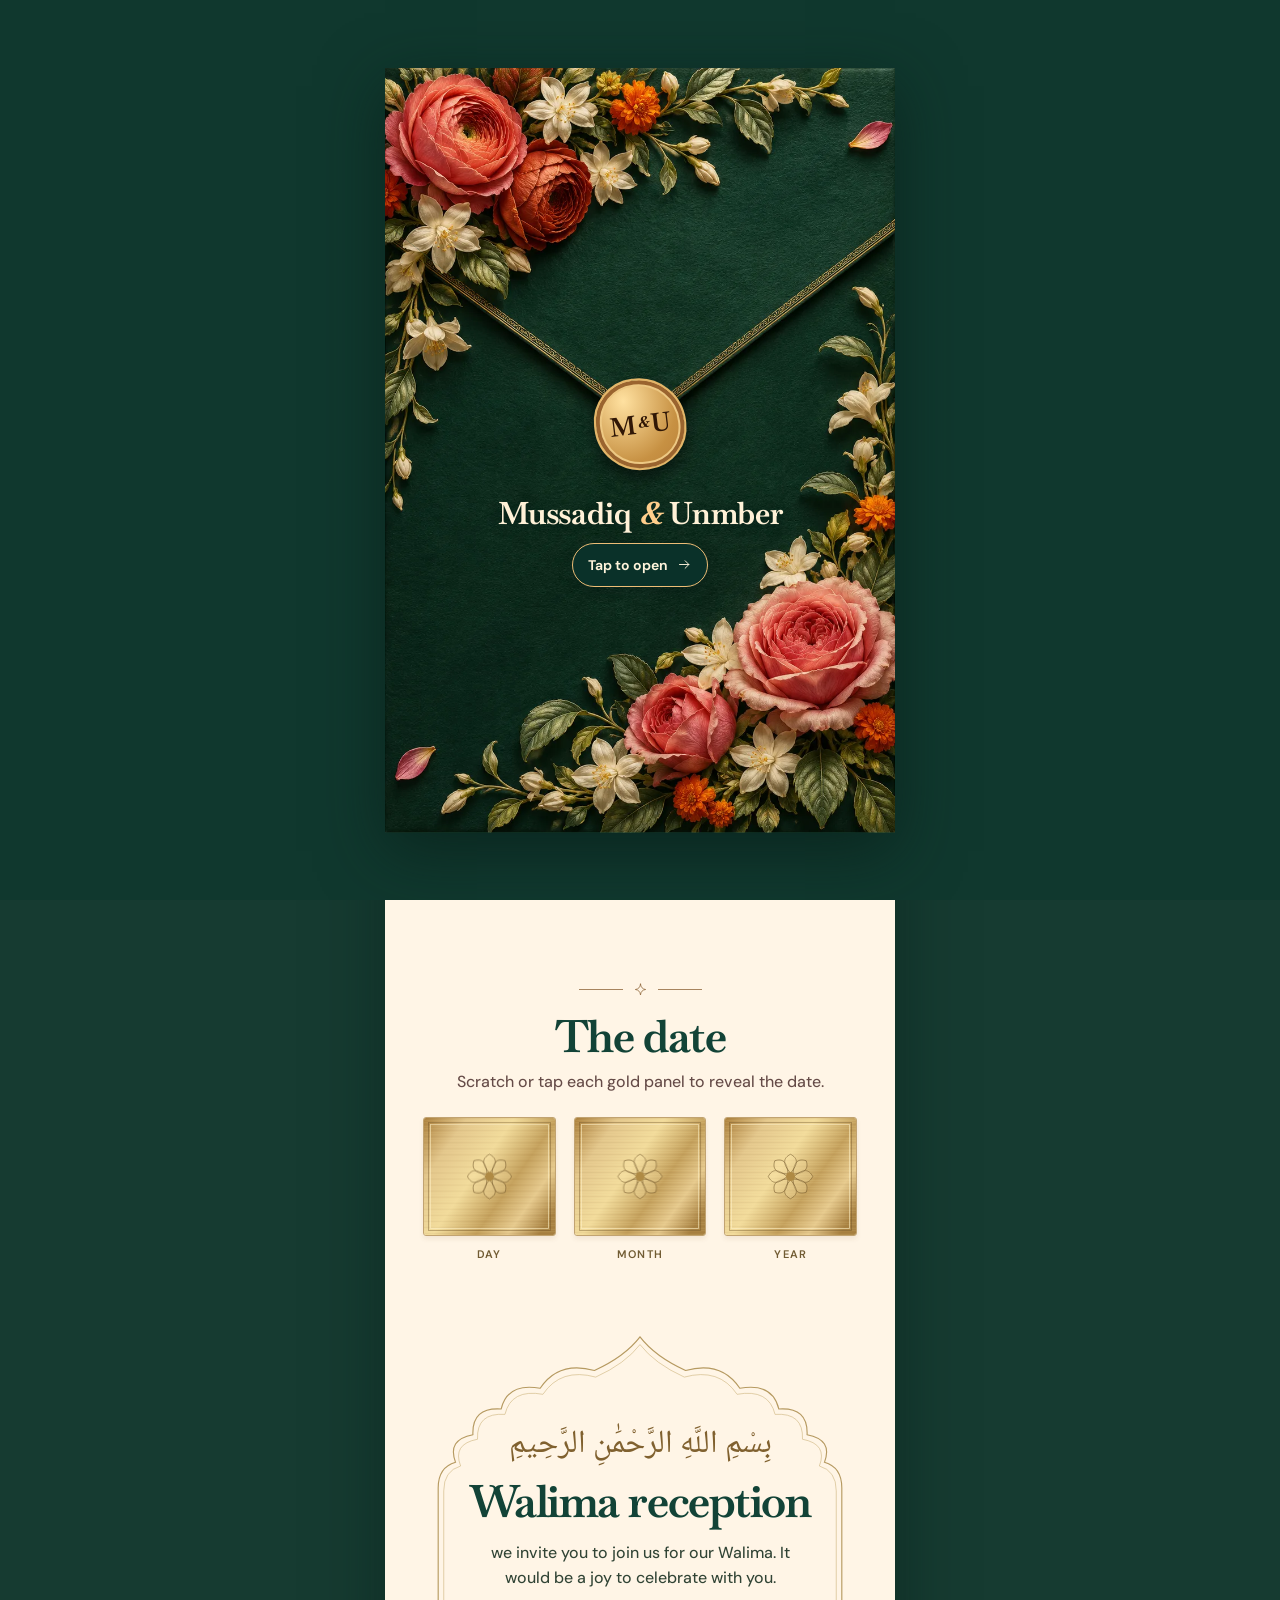
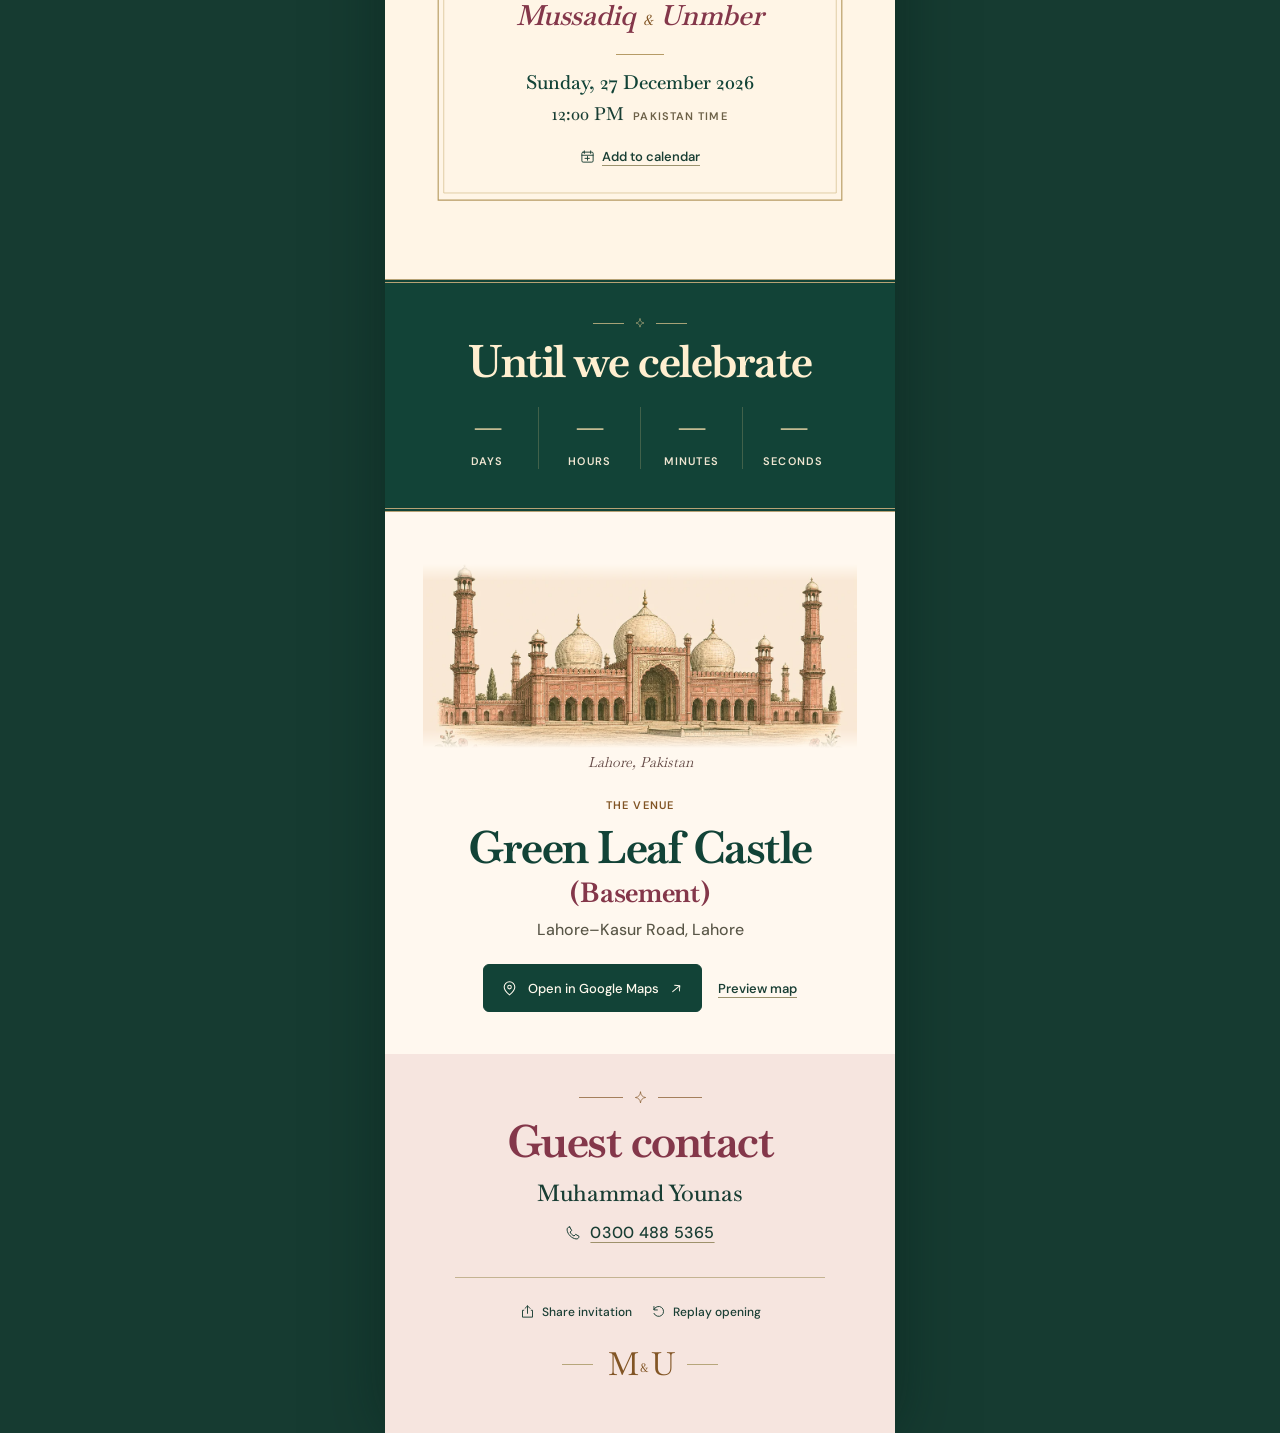
==== commit 76114b67: "Refresh Walima invitation with a floral envelope and basement venue" ====
--- a/index.html
+++ b/index.html
@@ -6,21 +6,21 @@
   <meta name="theme-color" content="#183d32">
   <meta name="robots" content="noindex, nofollow">
   <title>Mussadiq &amp; Unmber | Walima Invitation</title>
-  <meta name="description" content="Join Mussadiq and Unmber for their Walima on Sunday, 27 December 2026 at 12:00 PM at Green Leaf Castle, Lahore.">
+  <meta name="description" content="Join Mussadiq and Unmber for their Walima on Sunday, 27 December 2026 at 12:00 PM at Green Leaf Castle (Basement), Lahore.">
   <meta property="og:type" content="website">
   <meta property="og:title" content="Mussadiq &amp; Unmber · A Walima Invitation">
-  <meta property="og:description" content="Sunday, 27 December 2026 · 12:00 PM · Green Leaf Castle, Lahore. Tap the seal to open your invitation.">
+  <meta property="og:description" content="Sunday, 27 December 2026 · 12:00 PM · Green Leaf Castle (Basement), Lahore. Tap the seal to open your invitation.">
   <meta property="og:url" content="https://mussadiqali958-ux.github.io/my/">
-  <meta property="og:image" content="https://mussadiqali958-ux.github.io/my/assets/invitation-preview.jpg">
+  <meta property="og:image" content="https://mussadiqali958-ux.github.io/my/assets/floral-preview.jpg">
   <meta property="og:image:width" content="1200"><meta property="og:image:height" content="630">
-  <meta property="og:image:alt" content="Mussadiq and Unmber’s Walima invitation with a monogrammed wax seal">
+  <meta property="og:image:alt" content="Mussadiq and Unmber’s Walima invitation on floral green paper">
   <link rel="icon" href="assets/mark.svg" type="image/svg+xml">
   <link rel="canonical" href="https://mussadiqali958-ux.github.io/my/">
-  <link rel="preload" href="assets/envelope.webp" as="image" fetchpriority="high">
-  <link rel="preload" href="assets/pinyon.woff2" as="font" type="font/woff2" crossorigin>
-  <link rel="stylesheet" href="invitation.css?v=4">
-  <link rel="stylesheet" href="folds.css">
-  <script src="invitation.js?v=6" defer></script>
+  <link rel="preload" href="assets/floral-envelope.webp" as="image" fetchpriority="high">
+  <link rel="preload" href="assets/baskervville.woff2" as="font" type="font/woff2" crossorigin>
+  <link rel="stylesheet" href="invitation.css?v=5">
+  <link rel="stylesheet" href="floral.css?v=1">
+  <script src="invitation.js?v=7" defer></script>
   <noscript><style>.instruction,.countdown,.cover{display:none}</style></noscript>
 </head>
 <body>
@@ -40,18 +40,18 @@
   </svg>
 
   <header class="cover" id="cover" aria-label="Sealed Walima invitation">
-    <div class="cover-layout">
-      <div class="envelope-wrap">
-        <div class="envelope-stage">
-          <div class="paper-art" aria-hidden="true">
-            <span class="paper-light"></span>
-            <span class="paper-piece pocket"></span><span class="paper-piece wing wing-left"></span><span class="paper-piece wing wing-right"></span>
-            <span class="flap"><span class="paper-piece triangle"></span><span class="paper-piece seal-skin"></span></span>
-            <span class="paper-still"></span><span class="wax-shine"></span>
-          </div>
-          <button class="seal-hit" id="seal" type="button" data-open aria-label="Tap the gold wax seal to open Mussadiq and Unmber’s Walima invitation"><span class="tap-caption">Tap to open</span></button>
-        </div>
-      </div>
+    <div class="floral-envelope">
+      <div class="envelope-letter" aria-hidden="true"><span>Walima of</span><b>Mussadiq &amp; Unmber</b></div>
+      <div class="envelope-front" aria-hidden="true"></div>
+      <div class="envelope-flap" aria-hidden="true"></div>
+      <button class="seal-hit" id="seal" type="button" data-open aria-label="Open Mussadiq and Unmber’s Walima invitation">
+        <span class="envelope-seal" aria-hidden="true">M<i>&amp;</i>U</span>
+        <span class="envelope-caption" aria-hidden="true">
+          <span class="envelope-title">Mussadiq <i>&amp;</i> Unmber</span>
+          <span class="tap-caption">Tap to open <svg class="icon"><use href="#i-arrow"/></svg></span>
+        </span>
+      </button>
+      <span class="butterfly" aria-hidden="true"><span class="butterfly-wing"></span><span class="butterfly-wing"></span><span class="butterfly-body"></span></span>
     </div>
   </header>
 
@@ -61,7 +61,12 @@
       <div class="hero-words"><p class="hero-intro">Walima of</p>
         <h1 id="couple" tabindex="-1"><span>Mussadiq</span><span class="hero-and"><i></i>&amp;<i></i></span><span>Unmber</span></h1>
       </div>
-      <a class="discover" href="#the-date">Discover the invitation <svg class="icon"><use href="#i-down"/></svg></a>
+      <span class="butterfly" aria-hidden="true"><span class="butterfly-wing"></span><span class="butterfly-wing"></span><span class="butterfly-body"></span></span>
+      <nav class="card-nav" aria-label="Invitation details">
+        <a href="#the-date">Date</a>
+        <a href="#venue">Venue</a>
+        <a href="#contact">Contact</a>
+      </nav>
     </section>
     <div class="leaves">
       <section class="date-section page" id="the-date" aria-labelledby="date-heading">
@@ -86,7 +91,7 @@
           <span class="letter-divider" aria-hidden="true"></span>
           <time class="when-date" datetime="2026-12-27">Sunday, 27 December 2026</time>
           <p class="reception-time"><time datetime="2026-12-27T12:00:00+05:00">12:00 PM</time><span>Pakistan time</span></p>
-          <a class="text-action" href="walima.ics" download="Mussadiq-and-Unmber-Walima.ics"><svg class="icon"><use href="#i-calendar"/></svg>Add to calendar</a>
+          <a class="text-action" href="walima.ics?v=2" download="Mussadiq-and-Unmber-Walima.ics"><svg class="icon"><use href="#i-calendar"/></svg>Add to calendar</a>
         </div>
       </section>
 
@@ -99,7 +104,7 @@
 
       <section class="venue page" id="venue" aria-labelledby="venue-heading">
         <figure class="city-plate"><img src="assets/lahore.webp" width="1080" height="720" loading="lazy" alt="An engraving of Badshahi Mosque and its gardens in Lahore"><figcaption>Lahore, Pakistan</figcaption></figure>
-        <div class="venue-details"><span class="label">The venue</span><h2 class="section-title" id="venue-heading">Green Leaf Castle</h2>
+        <div class="venue-details"><span class="label">The venue</span><h2 class="section-title" id="venue-heading">Green Leaf Castle <span>(Basement)</span></h2>
           <address>Lahore–Kasur Road, Lahore</address>
           <div class="venue-actions"><a class="solid-action" href="https://maps.app.goo.gl/Ku9ijUdNpsTYP9UN9" target="_blank" rel="noopener noreferrer"><svg class="icon"><use href="#i-pin"/></svg>Open in Google Maps<svg class="end-arrow icon"><use href="#i-arrow"/></svg></a>
           <button class="text-action map-toggle" id="preview-map" type="button" aria-expanded="false" aria-controls="map-area" hidden>Preview map</button></div>
--- a/invitation.css
+++ b/invitation.css
@@ -1,50 +1,34 @@
-@font-face{font-family:Pinyon;src:url('assets/pinyon.woff2') format('woff2');font-style:normal;font-weight:400;font-display:swap}
 @font-face{font-family:Baskervville;src:url('assets/baskervville.woff2') format('woff2');font-style:normal;font-weight:400 700;font-display:swap}
 @font-face{font-family:'DM Sans';src:url('assets/dm-sans.woff2') format('woff2');font-style:normal;font-weight:100 1000;font-display:swap}
 @font-face{font-family:Naskh;src:url('assets/basmala.woff2') format('woff2');font-display:swap}
-:root{color-scheme:light;--pine:#193d32;--deep:#112e26;--paper:#faf5eb;--cream:#fffaf2;--ink:#213e32;--muted:#655846;--brass:#8b682c;--pale-gold:#e5cb93;--line:#cbb895;--sans:'DM Sans',Arial,sans-serif;--serif:Baskervville,Georgia,serif;--script:Pinyon,'Brush Script MT',cursive;--leaf-pad:clamp(24px,5vw,72px)}
+:root{color-scheme:light;--pine:#193d32;--deep:#112e26;--paper:#faf5eb;--cream:#fffaf2;--ink:#213e32;--muted:#655846;--brass:#8b682c;--pale-gold:#e5cb93;--line:#cbb895;--sans:'DM Sans',Arial,sans-serif;--serif:Baskervville,Georgia,serif;--script:var(--serif);--leaf-pad:clamp(24px,5vw,72px)}
 *{box-sizing:border-box}
 [hidden]{display:none!important}
 html{scroll-behavior:smooth;background:var(--paper);scrollbar-color:#8b836a var(--paper)}
 body{margin:0;font-family:var(--serif);background:var(--paper);color:var(--ink);-webkit-text-size-adjust:100%;text-rendering:optimizeLegibility}
 body.sealed{overflow:hidden;overscroll-behavior:none}
 button,input{font:inherit}button{cursor:pointer}button,a{-webkit-tap-highlight-color:transparent;touch-action:manipulation}a{color:inherit}button{border:0;padding:0;color:inherit;background:transparent}a,button{outline-offset:5px}a:focus-visible,button:focus-visible,input:focus-visible{outline:2px solid #ae6511}h1:focus:not(:focus-visible),h2:focus:not(:focus-visible){outline:none}h1,h2,p,figure{margin:0}::selection{color:#fff9e9;background:#3f654d}img{display:block;max-width:100%}.symbols{position:absolute;width:0;height:0;overflow:hidden;pointer-events:none}.icon,.small-star,.little-rule svg{width:20px;height:20px;fill:none;stroke:currentColor;stroke-width:1.5;stroke-linecap:round;stroke-linejoin:round;flex:none}.small-star{width:15px;height:15px}.monogram{display:inline-flex;align-items:center;font:400 37px/.95 var(--script);white-space:nowrap;letter-spacing:-.07em}.monogram i{font:400 12px var(--serif);margin:7px 3px 0;letter-spacing:0}.label,.edition,.mast-location,.mast-event,.tile-label,.time-grid small,.reception-time span{font:600 10px/1.5 var(--sans);text-transform:uppercase;letter-spacing:.17em}.mast-event{display:none}.little-rule{display:flex;align-items:center;justify-content:center;gap:11px;color:var(--pale-gold)}.little-rule i{width:44px;height:1px;background:currentColor;opacity:.7}.little-rule svg{width:13px;height:13px;stroke-width:1.25}.little-rule.dark{color:var(--brass)}
-/* The sealed invitation. The photographic paper is also the moving envelope. */
-.cover{position:fixed;inset:0;z-index:10;display:flex;flex-direction:column;align-items:center;overflow:hidden;isolation:isolate;color:var(--paper);background:radial-gradient(ellipse at 76% 39%,#365947 0%,#20473a 37%,#173a30 65%,#102c25 100%);padding:max(18px,3.8vh) clamp(30px,5.5vw,108px) max(18px,3.4vh)}
-.cover::before{content:'';position:absolute;z-index:-1;width:min(68vw,1030px);height:48%;left:-16%;bottom:-4%;background:url('assets/lahore.webp') 50% 78%/cover no-repeat;filter:grayscale(1) invert(1);mix-blend-mode:screen;opacity:.115;mask-image:linear-gradient(0deg,transparent,#000 26%,#000 77%,transparent);pointer-events:none}
-.cover-mast,.cover-foot{display:flex;align-items:center;gap:24px;align-self:stretch;color:#ebd5a5;position:relative;flex:none}.cover-mast .monogram{font-size:40px}.mast-line,.foot-rule{height:1px;background:#a6a077;flex:1;opacity:.49}.mast-location,.edition{font-size:10px;color:#ecdfbd}.cover-foot .foot-rule{opacity:.32}.cover-layout{width:min(1170px,100%);display:grid;grid-template-columns:1fr 1fr;align-items:center;justify-items:center;flex:1;min-height:0;gap:4.5vw}.cover-copy{text-align:center;position:relative;padding-bottom:8px;width:100%}.cover-intro{font-size:clamp(20px,2vw,34px);font-style:italic;color:#e4d4ad;margin-bottom:clamp(12px,2vh,23px)}.cover-copy h1{font:400 clamp(76px,min(8.6vw,13.7vh),145px)/.82 var(--script);color:#fff3d6;letter-spacing:-.035em;display:flex;flex-direction:column;align-items:center}.cover-copy .names-and{font:400 clamp(28px,3.1vw,54px)/.9 var(--serif);color:#d8b771;letter-spacing:0;margin:.09em 0 .13em}.cover-copy .little-rule{margin:clamp(20px,3.3vh,48px) auto 15px}.cover-action{display:inline-flex;gap:15px;align-items:center;justify-content:center;min-height:46px;font:500 14px var(--sans);color:#fff4de;border-bottom:1px solid #c2a970;transition:color .2s,border-color .2s}.cover-action:hover{color:white;border-color:white}.cover-action svg{width:17px}.mobile-open{display:none}
-.envelope-wrap{position:relative;height:min(73svh,690px,66vw);max-height:calc(100% - 16px);aspect-ratio:2/3;max-width:100%;box-shadow:0 13px 20px #09181055,0 38px 54px #07170fc4;outline:1px solid #f6eacc89;background:#eee3cd}.envelope-stage{overflow:hidden;isolation:isolate;position:absolute;inset:0;container-type:size;background:#ead7ac}.paper-art{position:absolute;width:100%;height:100%;inset:0;perspective:1000px;isolation:isolate}
-@supports(width:1cqh){.paper-art{inset:auto;top:50%;left:50%;width:max(100cqw,66.666667cqh);height:auto;aspect-ratio:2/3;transform:translate(-50%,-50%)}}
-.paper-light,.paper-piece,.paper-still,.flap,.wax-shine{position:absolute;inset:0;pointer-events:none}.paper-piece,.paper-still{background:url('assets/envelope.webp') center/100% 100% no-repeat}.paper-light{background:radial-gradient(ellipse at 50% 50%,#fff9ca 0%,#f3cd78 26%,#946731 75%)}.flap{transform-origin:50% 0;z-index:3}.wing{z-index:2}.paper-still{z-index:4}.wax-shine{z-index:5;opacity:0;background:radial-gradient(ellipse 20% 9% at 50% 51%,#fff5adbd,transparent)}.seal-hit{position:absolute;z-index:7;inset:0;width:100%;height:100%;border:none;outline-offset:-7px}.seal-hit:focus-visible{outline:3px solid #194b3d}.envelope-wrap:has(.seal-hit:hover) .wax-shine{opacity:.18}
-.cover.opening{pointer-events:none;animation:cover-away 1.7s ease both}.opening .paper-still{animation:still-away 1.7s linear both}.opening .wax-shine{animation:wax-flash 1.35s ease-out both}.opening .flap{animation:lift-flap 1.56s cubic-bezier(.48,0,.22,1) both}.opening .wing-left{animation:part-left 1.65s cubic-bezier(.48,0,.22,1) both}.opening .wing-right{animation:part-right 1.65s cubic-bezier(.48,0,.22,1) both}.opening .pocket{animation:part-down 1.65s cubic-bezier(.48,0,.22,1) both}.opening .envelope-wrap{animation:paper-glow 1.65s ease both}.opening .cover-copy,.opening .cover-mast,.opening .cover-foot,.opening .mobile-open{transition:opacity .55s;opacity:0}
-@keyframes still-away{0%,17%{opacity:1}20%,100%{opacity:0}}@keyframes wax-flash{0%,100%{opacity:0}25%,49%{opacity:.9}}@keyframes lift-flap{0%,23%{transform:none}77%,100%{transform:translateY(-25%) rotateX(75deg)}}@keyframes part-left{0%,37%{transform:none}100%{transform:translate(-70%,5%) rotate(-11deg)}}@keyframes part-right{0%,37%{transform:none}100%{transform:translate(70%,5%) rotate(11deg)}}@keyframes part-down{0%,36%{transform:none}100%{transform:translateY(70%)}}@keyframes cover-away{0%,66%{opacity:1}100%{opacity:0}}@keyframes paper-glow{0%,50%{filter:none}80%,100%{filter:brightness(1.14)}}
 /* Two facing pages on a large screen; one continuous invitation on a phone. */
 .invitation{position:relative;display:grid;grid-template-columns:minmax(0,.94fr) minmax(0,1fr);align-items:start;max-width:1800px;margin-inline:auto;background:var(--paper)}
-.hero{position:sticky;top:0;height:100svh;min-height:440px;overflow:hidden;isolation:isolate;background:#e8c8a0}.garden-picture{position:absolute;inset:0;width:100%;height:100%;object-fit:fill;z-index:-2}.hero-words{position:absolute;left:9%;right:9%;top:clamp(15%,17.8vh,21%);text-align:center;color:#203c2c}.hero-intro{font-size:clamp(20px,2.2vw,33px);line-height:1.2;font-style:italic}.hero h1{font:400 clamp(57px,min(6.7vw,9.6vh),110px)/.83 var(--script);letter-spacing:-.025em;margin-top:clamp(12px,2.1vh,20px);display:flex;align-items:center;flex-direction:column;text-shadow:0 1px 0 #fff0ca55}.hero-and{font:400 clamp(19px,2vw,30px)/.8 var(--serif);display:flex;align-items:center;gap:10px;color:#79532b;margin:.24em 0 .21em}.hero-and i{height:1px;width:1.4em;background:#93713e;opacity:.75}.discover{position:absolute;bottom:max(24px,env(safe-area-inset-bottom));left:50%;transform:translateX(-50%);display:inline-flex;align-items:center;justify-content:center;gap:9px;min-height:42px;padding:9px 17px;background:#fff8e8ed;border:1px solid #b99f6d;color:#344333;white-space:nowrap;text-decoration:none;box-shadow:0 4px 16px #412b1926;font:500 12px var(--sans)}.discover .icon{width:13px;height:15px}.discover:hover{background:var(--cream)}
+.hero{position:sticky;top:0;height:100svh;min-height:440px;overflow:hidden;isolation:isolate;background:#e8c8a0}.garden-picture{position:absolute;inset:0;width:100%;height:100%;object-fit:fill;z-index:-2}.hero-words{position:absolute;left:9%;right:9%;top:clamp(15%,17.8vh,21%);text-align:center;color:#203c2c}.hero-intro{font-size:clamp(20px,2.2vw,33px);line-height:1.2;font-style:italic}.hero h1{font:400 clamp(57px,min(6.7vw,9.6vh),110px)/.83 var(--script);letter-spacing:-.025em;margin-top:clamp(12px,2.1vh,20px);display:flex;align-items:center;flex-direction:column;text-shadow:0 1px 0 #fff0ca55}.hero-and{font:400 clamp(19px,2vw,30px)/.8 var(--serif);display:flex;align-items:center;gap:10px;color:#79532b;margin:.24em 0 .21em}.hero-and i{height:1px;width:1.4em;background:#93713e;opacity:.75}
 .leaves{min-width:0;position:relative;background:var(--paper);border-left:1px solid #b6a384}.page{padding-inline:var(--leaf-pad);text-align:center}.section-title{font:400 clamp(43px,4vw,66px)/1.08 var(--script);color:var(--pine);letter-spacing:-.018em;text-wrap:balance}.date-section{padding-top:clamp(47px,6.5vw,100px);padding-bottom:clamp(20px,2.6vw,48px)}.date-section .little-rule{margin-bottom:16px}.date-section .instruction{font:400 clamp(14px,1.3vw,18px)/1.5 var(--serif);color:var(--muted);margin:8px auto 23px}.date-grid{display:grid;grid-template-columns:repeat(3,minmax(0,1fr));gap:clamp(9px,1.4vw,19px);max-width:454px;margin:auto}.date-grid>div{min-width:0}.tile{width:100%;aspect-ratio:1.12;min-height:64px;position:relative;display:grid;place-items:center;background:#fcf4df;border:1px solid #c1a371;box-shadow:inset 0 0 0 3px #faf5e9,inset 0 0 0 4px #d4bd8e,0 3px 5px #71532616;overflow:hidden;border-radius:3px;touch-action:pan-y pinch-zoom;isolation:isolate}.tile:before{content:'';position:absolute;inset:6px;border:1px solid #d6c398;pointer-events:none}.tile canvas{display:none;position:absolute;width:100%;height:100%;inset:0;transition:opacity .34s}.interactive .tile canvas{display:block}.tile.revealed canvas{opacity:0;pointer-events:none}.tile.revealed{cursor:default;touch-action:pan-y}.date-value{font:400 clamp(32px,3.8vw,56px)/1 var(--serif);z-index:0;letter-spacing:-.035em}.date-value.month{font:500 clamp(16px,1.8vw,27px)/1 var(--serif);letter-spacing:-.03em}.date-value.year{font-size:clamp(23px,2.7vw,40px)}.tile-label{display:block;margin-top:10px;color:#715b32;font-size:10px}.date-result{min-height:22px;font:400 16px/1.4 var(--serif);color:var(--pine);margin:12px 0 0}
 .reception{padding-bottom:clamp(40px,5.5vw,86px)}.arch-letter{position:relative;isolation:isolate;max-width:495px;margin:auto;min-height:450px;display:flex;align-items:center;justify-content:center;flex-direction:column;padding:88px clamp(23px,3.6vw,58px) 30px}.arch-lines{position:absolute;inset:0;width:100%;height:100%;fill:none;stroke:#b69a61;stroke-width:1.05;z-index:-1}.arch-lines use:last-child{stroke:#cdb57e;stroke-width:.6}.basmala{font:400 clamp(26px,2.5vw,38px)/1.7 Naskh,serif;color:#80612f;margin-bottom:5px}.arch-letter .section-title{font-size:clamp(40px,3.6vw,55px)}.letter-copy{font-size:clamp(16px,1.36vw,21px);line-height:1.55;max-width:30ch;margin:14px 0 8px;color:#4d4c3b;text-wrap:pretty}.signature{font:400 clamp(30px,3vw,48px)/1.15 var(--script);white-space:nowrap}.signature span{font:italic .51em var(--serif);color:var(--brass)}.letter-divider{width:48px;border-top:1px solid #b69b66;margin:22px auto 15px}.when-date{font:500 clamp(17px,1.52vw,23px)/1.35 var(--serif);color:var(--pine)}.reception-time{display:flex;align-items:baseline;gap:9px;margin:5px auto 10px}.reception-time time{font:500 18px var(--serif)}.reception-time span{color:#6d6148;font-size:9px;letter-spacing:.12em}.text-action{display:inline-flex;align-items:center;gap:7px;justify-content:center;min-height:44px;font:550 13px var(--sans);text-underline-offset:4px;text-decoration:underline;text-decoration-thickness:1px;text-decoration-color:#9b926e}.text-action:hover{text-decoration-color:currentColor}.text-action .icon{width:15px;height:15px}
 .countdown{padding-top:35px;padding-bottom:39px;color:var(--paper);background:var(--pine);border-block:4px double #b7a275;position:relative}.countdown .section-title{color:#ffefd0;font-size:clamp(38px,3.8vw,58px);margin:9px auto 21px}.countdown .little-rule i{width:31px}.countdown .little-rule svg{width:10px;height:10px}.time-grid{display:grid;grid-template-columns:repeat(4,1fr);max-width:407px;margin:auto}.time-grid>div+div{border-left:1px solid #b8ab794a}.time-grid span{display:block;color:#f4dcab;font:400 clamp(29px,3vw,45px)/1.05 var(--serif);font-variant-numeric:lining-nums tabular-nums;letter-spacing:-.035em}.time-grid small{display:block;font-size:9px;letter-spacing:.12em;margin-top:6px;color:#eee5d1}.countdown p{font-size:20px}
 .venue{padding-top:clamp(32px,4vw,64px);padding-bottom:42px}.city-plate{margin:0 auto 22px;max-width:470px}.city-plate img{width:100%;height:auto;aspect-ratio:2.36;object-fit:cover;object-position:50% 54%;mix-blend-mode:multiply;mask-image:linear-gradient(to bottom,transparent,#000 9%,#000 90%,transparent)}.city-plate figcaption{font:italic 14px var(--serif);color:var(--muted);margin-top:5px}.venue .label{color:var(--brass)}.venue h2{margin:8px auto;font:400 clamp(31px,3.45vw,54px)/1.12 var(--serif);letter-spacing:-.045em}.venue address{font:400 clamp(17px,1.4vw,23px)/1.4 var(--serif);color:#585546}.venue-actions{display:flex;gap:3px 16px;align-items:center;justify-content:center;flex-wrap:wrap;margin:22px auto 0}.solid-action{display:inline-flex;align-items:center;justify-content:center;gap:10px;min-height:48px;padding:12px 17px;background:var(--pine);color:var(--cream);text-decoration:none;border:1px solid var(--pine);font:500 13px var(--sans);transition:background .2s}.solid-action:hover{background:#2c5444}.solid-action .icon{width:17px;height:17px}.solid-action .end-arrow{width:15px;transform:rotate(-40deg)}.map-area{margin:20px auto 0;border:1px solid #b9ab8e;max-width:480px;overflow:hidden;background:#e5e1ce}.map-area iframe{display:block;border:0;width:100%;height:240px}
 .closing{padding-top:15px;padding-bottom:max(54px,env(safe-area-inset-bottom));background:#f0e6d6}.closing .little-rule{padding-top:22px;margin-bottom:13px}.closing .section-title{font-size:clamp(38px,3.4vw,54px)}.contact-name{font:500 clamp(20px,1.8vw,28px)/1.35 var(--serif);margin:12px auto 2px}.contact-number{font:500 16px var(--sans);font-variant-numeric:tabular-nums;letter-spacing:.015em;display:inline-flex;align-items:center;gap:9px;min-height:44px;text-underline-offset:4px;text-decoration-color:#9e916c}.contact-number .icon{width:16px;height:16px}.guest-actions,.share-options>div{display:flex;align-items:center;justify-content:center;gap:5px 19px;flex-wrap:wrap}.guest-actions{margin:22px auto 0;padding-top:12px;border-top:1px solid #c4b392;max-width:370px}.guest-actions button,.share-options button,.share-options a{display:inline-flex;align-items:center;gap:7px;font:500 12px var(--sans);min-height:44px}.guest-actions .icon{width:15px;height:15px}.guest-actions button:hover,.share-options button:hover{text-decoration:underline;text-underline-offset:3px}.share-options{border:1px solid var(--line);padding:9px 10px 2px;max-width:350px;margin:8px auto 0}.share-options input{color:var(--pine);border:1px solid var(--line);padding:8px;width:100%;font:13px var(--sans);background:#faf5e9}.share-status{font:12px var(--sans);margin-top:5px}.share-status:empty{display:none}.sign-off{display:flex;align-items:center;justify-content:center;gap:15px;margin:15px auto 0;color:var(--brass)}.sign-off>span{width:31px;height:1px;background:#b7a67b}.sign-off .monogram{font-size:32px}.sound{position:fixed;z-index:4;right:max(18px,env(safe-area-inset-right));bottom:max(17px,env(safe-area-inset-bottom));width:46px;height:46px;border-radius:50%;background:#f2dba4;border:1px solid #9f8048;box-shadow:inset 0 0 0 3px #f7e7c0,inset 0 0 0 4px #b59b67,0 3px 13px #43331c33;display:grid;place-items:center;color:#334431}.sound .icon{width:16px;height:16px}
-@media (min-width:840px) and (max-aspect-ratio:1/1){.hero{height:min(82svh,1000px)}.cover{padding-inline:5vw}.envelope-wrap{height:auto;width:100%;max-height:65vh}.cover-layout{gap:4vw}}
+@media (min-width:840px) and (max-aspect-ratio:1/1){.hero{height:min(82svh,1000px)}}
 @media (max-width:839.98px){
-  :root{--leaf-pad:clamp(20px,6vw,58px)}.cover{padding:0;background:#1b3d31}.cover::before{display:none}.cover-mast{height:calc(55px + env(safe-area-inset-top));padding:env(safe-area-inset-top) max(21px,env(safe-area-inset-right)) 0 max(21px,env(safe-area-inset-left));gap:14px;background:var(--pine)}.cover-mast .monogram{font-size:32px}.mast-event{display:block;font-size:9px;letter-spacing:.2em}.mast-location{display:none}.mast-line{opacity:.56}.cover-layout{width:100%;flex:1 1 0;display:block;min-height:0;position:relative}.cover-copy,.cover-foot{display:none}.envelope-wrap{position:absolute;inset:0;width:100%;height:100%;max-height:none;aspect-ratio:auto;outline:0;box-shadow:none}.mobile-open{width:100%;min-height:calc(75px + env(safe-area-inset-bottom));padding:10px 24px calc(10px + env(safe-area-inset-bottom));display:flex;align-items:center;justify-content:center;gap:12px;color:#fff5df;background:var(--pine);border-top:1px solid #c8ac73;font:400 20px var(--serif)}.mobile-open .icon{color:#e6c98d;width:22px;height:22px}.mobile-open .small-star{width:9px;color:#e6c98d;display:none}.invitation{display:block}.hero{position:relative;height:100svh;min-height:490px;max-height:1250px}.hero-words{top:18%;left:9%;right:9%}.hero-intro{font-size:clamp(20px,5.2vw,31px)}.hero h1{font-size:clamp(52px,min(15.9vw,9.8svh),102px);margin-top:12px}.hero-and{font-size:clamp(19px,5vw,33px)}.discover{bottom:max(26px,env(safe-area-inset-bottom));min-height:40px;font-size:12px}.leaves{border:0}.date-section{padding-top:52px;padding-bottom:15px}.section-title{font-size:clamp(45px,10vw,61px)}.date-section .instruction{font-size:16px;margin:8px auto 21px}.date-grid{gap:clamp(10px,3vw,17px)}.date-value{font-size:clamp(34px,9.5vw,54px)}.date-value.month{font-size:clamp(17px,4.8vw,27px)}.date-value.year{font-size:clamp(26px,7vw,39px)}.reception{padding-bottom:48px}.arch-letter{min-height:432px;padding:92px clamp(23px,7vw,55px) 30px}.arch-letter .section-title{font-size:clamp(38px,10vw,58px)}.basmala{font-size:clamp(27px,6.4vw,37px)}.letter-copy{font-size:17px}.signature{font-size:clamp(31px,9vw,46px)}.when-date{font-size:clamp(17px,4.6vw,23px)}.countdown .section-title,.closing .section-title{font-size:clamp(40px,10vw,58px)}.time-grid span{font-size:clamp(30px,8vw,44px)}.venue{padding-top:38px}.venue h2{font-size:clamp(33px,8.7vw,50px)}.venue address{font-size:18px}.contact-name{font-size:23px}.closing{padding-bottom:max(62px,env(safe-area-inset-bottom))}}
-@media (min-width:600px) and (max-width:839.98px) and (orientation:portrait){.envelope-wrap{left:6%;right:6%;width:88%}.hero{max-width:680px;margin:auto}}
-@media (max-height:490px) and (orientation:landscape){.cover{padding:9px 7vw}.cover-mast{height:29px;background:transparent;padding:0}.cover-layout{display:grid;grid-template-columns:1.3fr 1fr;gap:4vw;width:100%}.cover-copy{display:block;padding:0}.cover-copy h1{font-size:clamp(43px,14.7vh,73px)}.cover-intro{font-size:17px;margin-bottom:7px}.cover-copy .little-rule{margin:10px auto 0}.cover-action{min-height:40px;font-size:12px}.envelope-wrap{position:relative;inset:auto;height:min(79svh,390px);width:auto;aspect-ratio:2/3}.cover-foot,.mobile-open{display:none}.hero{height:95svh;min-height:310px}.garden-picture{object-fit:cover;object-position:center 37%}.hero-words{top:13%}.hero-intro{font-size:16px}.hero h1{font-size:43px}.hero-and{font-size:14px}.discover{bottom:12px}.sound{width:44px;height:44px}}
-@media (max-width:359.98px){.cover-mast{height:49px}.mobile-open{min-height:62px;font-size:18px}.date-section .instruction{font-size:14px}.arch-letter{padding-inline:26px}.guest-actions{gap:8px}.guest-actions button{font-size:11px}.letter-copy{font-size:16px}.venue-actions{flex-direction:column}}
-@media (prefers-reduced-motion:reduce){html{scroll-behavior:auto}*,*:before,*:after{transition-duration:.001ms!important;animation-duration:.001ms!important;animation-iteration-count:1!important}.cover.opening{opacity:0}.opening .flap,.opening .wing,.opening .pocket{transform:none!important}}
+  :root{--leaf-pad:clamp(20px,6vw,58px)}.mast-event{display:block;font-size:9px;letter-spacing:.2em}.mast-location{display:none}.mast-line{opacity:.56}.invitation{display:block}.hero{position:relative;height:100svh;min-height:490px;max-height:1250px}.hero-words{top:18%;left:9%;right:9%}.hero-intro{font-size:clamp(20px,5.2vw,31px)}.hero h1{font-size:clamp(52px,min(15.9vw,9.8svh),102px);margin-top:12px}.hero-and{font-size:clamp(19px,5vw,33px)}.leaves{border:0}.date-section{padding-top:52px;padding-bottom:15px}.section-title{font-size:clamp(45px,10vw,61px)}.date-section .instruction{font-size:16px;margin:8px auto 21px}.date-grid{gap:clamp(10px,3vw,17px)}.date-value{font-size:clamp(34px,9.5vw,54px)}.date-value.month{font-size:clamp(17px,4.8vw,27px)}.date-value.year{font-size:clamp(26px,7vw,39px)}.reception{padding-bottom:48px}.arch-letter{min-height:432px;padding:92px clamp(23px,7vw,55px) 30px}.arch-letter .section-title{font-size:clamp(38px,10vw,58px)}.basmala{font-size:clamp(27px,6.4vw,37px)}.letter-copy{font-size:17px}.signature{font-size:clamp(31px,9vw,46px)}.when-date{font-size:clamp(17px,4.6vw,23px)}.countdown .section-title,.closing .section-title{font-size:clamp(40px,10vw,58px)}.time-grid span{font-size:clamp(30px,8vw,44px)}.venue{padding-top:38px}.venue h2{font-size:clamp(33px,8.7vw,50px)}.venue address{font-size:18px}.contact-name{font-size:23px}.closing{padding-bottom:max(62px,env(safe-area-inset-bottom))}}
+@media (min-width:600px) and (max-width:839.98px) and (orientation:portrait){.hero{max-width:680px;margin:auto}}
+@media (max-height:490px) and (orientation:landscape){.hero{height:95svh;min-height:310px}.garden-picture{object-fit:cover;object-position:center 37%}.hero-words{top:13%}.hero-intro{font-size:16px}.hero h1{font-size:43px}.hero-and{font-size:14px}.sound{width:44px;height:44px}}
+@media (max-width:359.98px){.date-section .instruction{font-size:14px}.arch-letter{padding-inline:26px}.guest-actions{gap:8px}.guest-actions button{font-size:11px}.letter-copy{font-size:16px}.venue-actions{flex-direction:column}}
+@media (prefers-reduced-motion:reduce){html{scroll-behavior:auto}*,*:before,*:after{transition-duration:.001ms!important;animation-duration:.001ms!important;animation-iteration-count:1!important}}
 @media (min-width:840px){.invitation{grid-template-columns:minmax(0,min(49%,74svh)) minmax(0,1fr);max-width:1530px}.garden-picture{object-fit:cover;object-position:50% 12%}}
 @media (max-width:839.98px) and (orientation:portrait){.garden-picture{object-fit:cover;object-position:50% 28%}}
 @media (min-width:561px) and (max-width:839.98px) and (orientation:portrait){.hero{height:min(100svh,155vw)}}
 @media (max-width:359.98px){.basmala{font-size:21px;white-space:nowrap}.date-value.month{font-size:15px}.arch-letter .section-title{font-size:35px}}
 /* The invitation stays a portrait card at every viewport width. */
 body,html{background:#eee8df}
-.cover{display:grid;place-items:center;padding:0;background:#eee8df}
-.cover::before{display:none}
-.cover .cover-layout{display:block;position:relative;flex:none;width:min(100%,66.6667svh,510px);height:auto;aspect-ratio:2/3;min-height:0}
-.cover .envelope-wrap{position:absolute;inset:0;width:100%;height:100%;max-height:none;box-shadow:0 5px 20px #4c382827;outline:none}
-.cover .tap-caption{position:absolute;top:66%;left:50%;transform:translateX(-50%);padding:7px 16px;border-radius:30px;background:#fff7e9ed;color:#614925;font:italic 16px var(--serif);white-space:nowrap}
-.opening .tap-caption{opacity:0}
 .invitation{display:block;width:min(100%,510px);max-width:510px;margin-inline:auto;--leaf-pad:clamp(20px,5vw,38px)}
 .invitation .hero{position:relative;top:auto;width:100%;height: min(100svh, 970px);min-height:0;max-height:200vw}
 .invitation .garden-picture{object-fit:cover;object-position:50% 28%}
@@ -57,25 +41,12 @@
 .hero h1,.signature,.section-title{-webkit-text-stroke:.26px currentColor}
 .invitation .hero-intro{font-size:clamp(23px,5vw,29px);color:#244131}
 .letter-copy{color:#314435;line-height:1.58}
-.cover .tap-caption{border:1px solid #b99c69;box-shadow:0 2px 9px #58402122;font-weight:600}
-@media(prefers-reduced-motion:no-preference){
- .unfolded .hero-words{animation:ink-arrives .85s cubic-bezier(.2,.8,.2,1) both}
- .cover:not(.opening) .tap-caption{animation:seal-invite 2.8s ease-in-out 2}
- @supports(animation-timeline:view()){
- .unfolded .arch-letter,.unfolded .city-plate,.unfolded .closing .contact-name{animation:ink-arrives linear both;animation-timeline:view();animation-range:entry 0% entry 48%}
- }
-}
-@keyframes ink-arrives{from{opacity:.36;transform:translateY(12px)}to{opacity:1;transform:translateY(0)}}
-@keyframes seal-invite{50%{box-shadow:0 0 0 5px #fff5d966,0 3px 12px #58402133}}
 
-/* Let the envelope meet the phone edges, including as browser controls collapse. */
+/* Keep the card edge to edge on phones. */
 @media (orientation:portrait) and (max-width:600px) {
-  .cover .cover-layout { width:100%; height:100%; aspect-ratio:auto }
-  .cover .envelope-wrap { box-shadow:none }
-  .cover .tap-caption { top:67%; font:600 16px/1.4 var(--serif); padding:10px 20px }
   .invitation { width:100%; max-width:none }
   .invitation .hero { height:150vw; max-height:100vh; max-height:100svh }
   .invitation .hero-words { top:16% }
   .invitation .hero h1 { font-size:clamp(48px,16vw,78px) }
-  .discover { min-height:44px }
+
 }
--- a/floral.css
+++ b/floral.css
@@ -0,0 +1,236 @@
+:root {
+  --pine: #124337;
+  --deep: #0d3229;
+  --paper: #fff8ed;
+  --cream: #fff9ed;
+  --ink: #193e34;
+  --muted: #654b47;
+  --brass: #825525;
+  --rose: #84374a;
+  --script: var(--serif);
+  --floral-art: url("assets/floral-envelope.webp");
+  --reveal-ease: cubic-bezier(.2,.72,.22,1);
+}
+
+html, body { background: #163b31 }
+body { font-family: var(--sans) }
+.cover {
+  position: fixed;
+  inset: 0;
+  z-index: 10;
+  display: grid;
+  place-items: center;
+  overflow: hidden;
+  background: #10382e;
+}
+.floral-envelope {
+  position: relative;
+  width: min(100%, 510px, 67vh);
+  width: min(100%, 510px, 67svh);
+  aspect-ratio: 2 / 3;
+  isolation: isolate;
+  perspective: 1100px;
+  background: #184638;
+  box-shadow: 0 18px 60px #071d17a6;
+}
+.envelope-flap, .envelope-front {
+  position: absolute;
+  inset: 0;
+  background: #184638 var(--floral-art) center / 100% 100% no-repeat;
+  pointer-events: none;
+}
+.envelope-front { clip-path: polygon(0 20%, 50% 47%, 100% 20%, 100% 100%, 0 100%); z-index: 2 }
+.envelope-flap {
+  clip-path: polygon(0 0, 100% 0, 100% 20.25%, 50% 47.25%, 0 20.25%);
+  transform-origin: center top;
+  z-index: 3;
+}
+.envelope-letter {
+  position: absolute;
+  z-index: 1;
+  top: 14%;
+  left: 10%;
+  width: 80%;
+  height: 69%;
+  display: flex;
+  flex-direction: column;
+  align-items: center;
+  gap: 10px;
+  padding: 32px 14px;
+  border: 5px double #b39357;
+  text-align: center;
+  color: var(--pine);
+  background: var(--cream);
+  box-shadow: 0 8px 24px #071e1666;
+  transform-origin: center top;
+}
+.envelope-letter span { font: italic 500 18px var(--serif) }
+.envelope-letter b { font: 650 clamp(22px,6vw,34px)/1.12 var(--serif) }
+.seal-hit {
+  position: absolute;
+  z-index: 4;
+  inset: 0;
+  width: 100%;
+  height: 100%;
+}
+.seal-hit:focus-visible { outline: 3px solid #ffe2a1; outline-offset: -7px }
+.envelope-seal {
+  position: absolute;
+  top: 46.6%;
+  left: 50%;
+  display: flex;
+  align-items: center;
+  justify-content: center;
+  gap: .08em;
+  width: clamp(59px,18%,93px);
+  aspect-ratio: 1;
+  border: 2px solid #e4b669;
+  border-radius: 47% 52% 46% 50%;
+  background: radial-gradient(ellipse at 34% 22%, #ffe1a0, #c79143 64%, #b77d37);
+  color: #301706;
+  box-shadow: inset 0 0 0 4px #9a642f, inset 0 0 0 6px #edc883, 0 8px 16px #0008;
+  transform: translate(-50%,-50%) rotate(-7deg);
+  font: 650 clamp(18px,4vw,26px)/1 var(--serif);
+}
+.envelope-seal i { font-size: .59em }
+.envelope-caption {
+  position: absolute;
+  top: 56%;
+  left: 10%;
+  right: 10%;
+  display: grid;
+  justify-items: center;
+  gap: 13px;
+}
+.envelope-title {
+  color: #fff1d7;
+  text-shadow: 0 2px 10px #062019;
+  font: 650 clamp(19px,5.8vw,31px)/1.1 var(--serif);
+}
+.envelope-title i { color: #ffce8c }
+.cover .tap-caption {
+  position: static;
+  display: inline-flex;
+  transform: none;
+  align-items: center;
+  gap: 9px;
+  min-height: 44px;
+  padding: 8px 15px;
+  border: 1px solid #edbd76;
+  border-radius: 50px;
+  color: #fff4db;
+  background: #0a3129;
+  box-shadow: 0 4px 14px #071a1666;
+  font: 650 14px/1.2 var(--sans);
+}
+.tap-caption .icon { width: 15px; height: 15px }
+.cover.opening { pointer-events: none; animation: envelope-away 1.08s var(--reveal-ease) both }
+.opening .envelope-flap { animation: flap-lift .72s var(--reveal-ease) both }
+.opening .envelope-letter { animation: letter-rise .92s .10s var(--reveal-ease) both }
+.opening .envelope-front { animation: front-dip .92s .08s var(--reveal-ease) both }
+.opening .seal-hit { animation: break-seal .35s ease-out both }
+@keyframes envelope-away { 0%, 48% { opacity: 1 } 100% { opacity: 0 } }
+@keyframes flap-lift { to { transform: rotateX(112deg); opacity: .18 } }
+@keyframes letter-rise { to { transform: translateY(-23%) rotateX(-8deg) scale(1.035) } }
+@keyframes front-dip { to { transform: translateY(12%) rotateX(9deg) } }
+@keyframes break-seal { to { opacity: 0; transform: translateY(7px) } }
+
+.butterfly {
+  width: 28px;
+  height: 25px;
+  display: flex;
+  position: absolute;
+  top: 27%;
+  left: 17%;
+  z-index: 5;
+  pointer-events: none;
+  perspective: 45px;
+  filter: drop-shadow(1px 3px 3px #41211180);
+  animation: butterfly-flight 10s 2 both;
+}
+.butterfly-wing {
+  width: 50%;
+  height: 100%;
+  position: relative;
+  transform-origin: right 60%;
+  animation: wings .29s ease-in-out 70 alternate;
+}
+.butterfly-wing:nth-child(2) { rotate: y 180deg; transform-origin: center }
+.butterfly-wing::before, .butterfly-wing::after {
+  content: "";
+  display: block;
+  position: absolute;
+  background: radial-gradient(ellipse at 26% 23%, #ffdd99, #ef9064 45%, #9c4250 76%);
+  border: 1px solid #723648;
+}
+.butterfly-wing::before { inset: 0 0 34% 1px; border-radius: 74% 29% 31% 66%; transform: rotate(-28deg) }
+.butterfly-wing::after { inset: 52% 1px 5% 4px; border-radius: 54% 44% 71% 50% }
+.butterfly-body { position: absolute; top: 36%; left: calc(50% - 1px); width: 2px; height: 13px; background: #532839; border-radius: 50% }
+@keyframes wings { from { transform: rotateY(9deg) } to { transform: rotateY(64deg) } }
+@keyframes butterfly-flight {
+  0%, 100% { opacity: 0; top: 34%; left: 13%; transform: rotate(-20deg) }
+  10% { opacity: 1 }
+  28% { top: 24%; left: 56%; transform: rotate(28deg) }
+  48% { top: 39%; left: 79%; transform: rotate(125deg) }
+  69% { top: 75%; left: 59%; transform: rotate(190deg) }
+  88% { opacity: 1; top: 66%; left: 20%; transform: rotate(290deg) }
+}
+.hero .butterfly { animation-play-state: paused; visibility: hidden }
+.unfolded .hero .butterfly { animation-play-state: running; visibility: visible }
+
+.invitation { box-shadow: 0 0 60px #061e1780 }
+.invitation .hero-words { top: 18%; left: 10%; right: 10% }
+.invitation .hero h1, .section-title, .arch-letter .section-title, .closing .section-title, .countdown .section-title {
+  font-family: var(--serif);
+  font-weight: 650;
+  -webkit-text-stroke: 0;
+}
+.invitation .hero h1 { font-size: clamp(42px,11vw,64px); line-height: .95; letter-spacing: -.035em; margin-top: 10px }
+.invitation .hero-intro { font: italic 600 clamp(20px,5vw,27px)/1.2 var(--serif) }
+.hero-and { margin: .38em 0; color: var(--rose) }
+.card-nav {
+  position: absolute;
+  bottom: max(18px,env(safe-area-inset-bottom));
+  left: 50%;
+  display: flex;
+  align-items: center;
+  transform: translateX(-50%);
+  border: 1px solid #e2ba72;
+  background: var(--deep);
+  color: #fff0d4;
+  border-radius: 30px;
+  box-shadow: 0 6px 18px #261c1866;
+}
+.card-nav a { padding: 12px 16px; min-height: 44px; font: 650 14px/20px var(--sans); text-decoration: none; white-space: nowrap }
+.card-nav a+a { border-left: 1px solid #ddb67d66 }
+.invitation [id] { scroll-margin-top: max(12px,env(safe-area-inset-top)) }
+.date-section, .reception { background: #fff5e6 }
+.date-section .instruction, .letter-copy, .venue address { font: 450 16px/1.6 var(--sans) }
+.date-section .section-title, .arch-letter .section-title, .closing .section-title, .countdown .section-title, .venue h2 {
+  font-size: clamp(29px,8vw,45px);
+  letter-spacing: -.033em;
+}
+.signature { font: italic 600 clamp(19px,5.5vw,28px)/1.2 var(--serif); -webkit-text-stroke: 0; color: var(--rose) }
+.countdown { background: var(--pine) }
+.venue { background: #fff8ef }
+.venue h2 { font-weight: 650 }
+.venue h2 span { display: block; color: var(--rose); font-size: .61em; margin-top: .22em; letter-spacing: -.01em }
+.venue-actions .solid-action { background: var(--pine); border-radius: 6px }
+.closing { background: #f6e5df }
+.closing .section-title { color: var(--rose) }
+@media (max-width:600px) and (orientation:portrait) {
+  .floral-envelope { width:100%; height:100%; aspect-ratio:auto; box-shadow:none }
+}
+@media (orientation:landscape) and (max-height:500px) {
+  .envelope-caption { top:61%; gap:4px }
+  .envelope-title { font-size:clamp(13px,5vh,22px) }
+}
+@media (prefers-reduced-motion:reduce) {
+  .butterfly { display:none }
+  html { scroll-behavior:auto }
+}
+.tile-label, .reception-time span, .time-grid small, .venue .label {
+  font-size: 11px;
+  letter-spacing: .1em;
+}
+.card-nav a:focus-visible { outline-color: #ffdc9b; outline-offset: -4px }
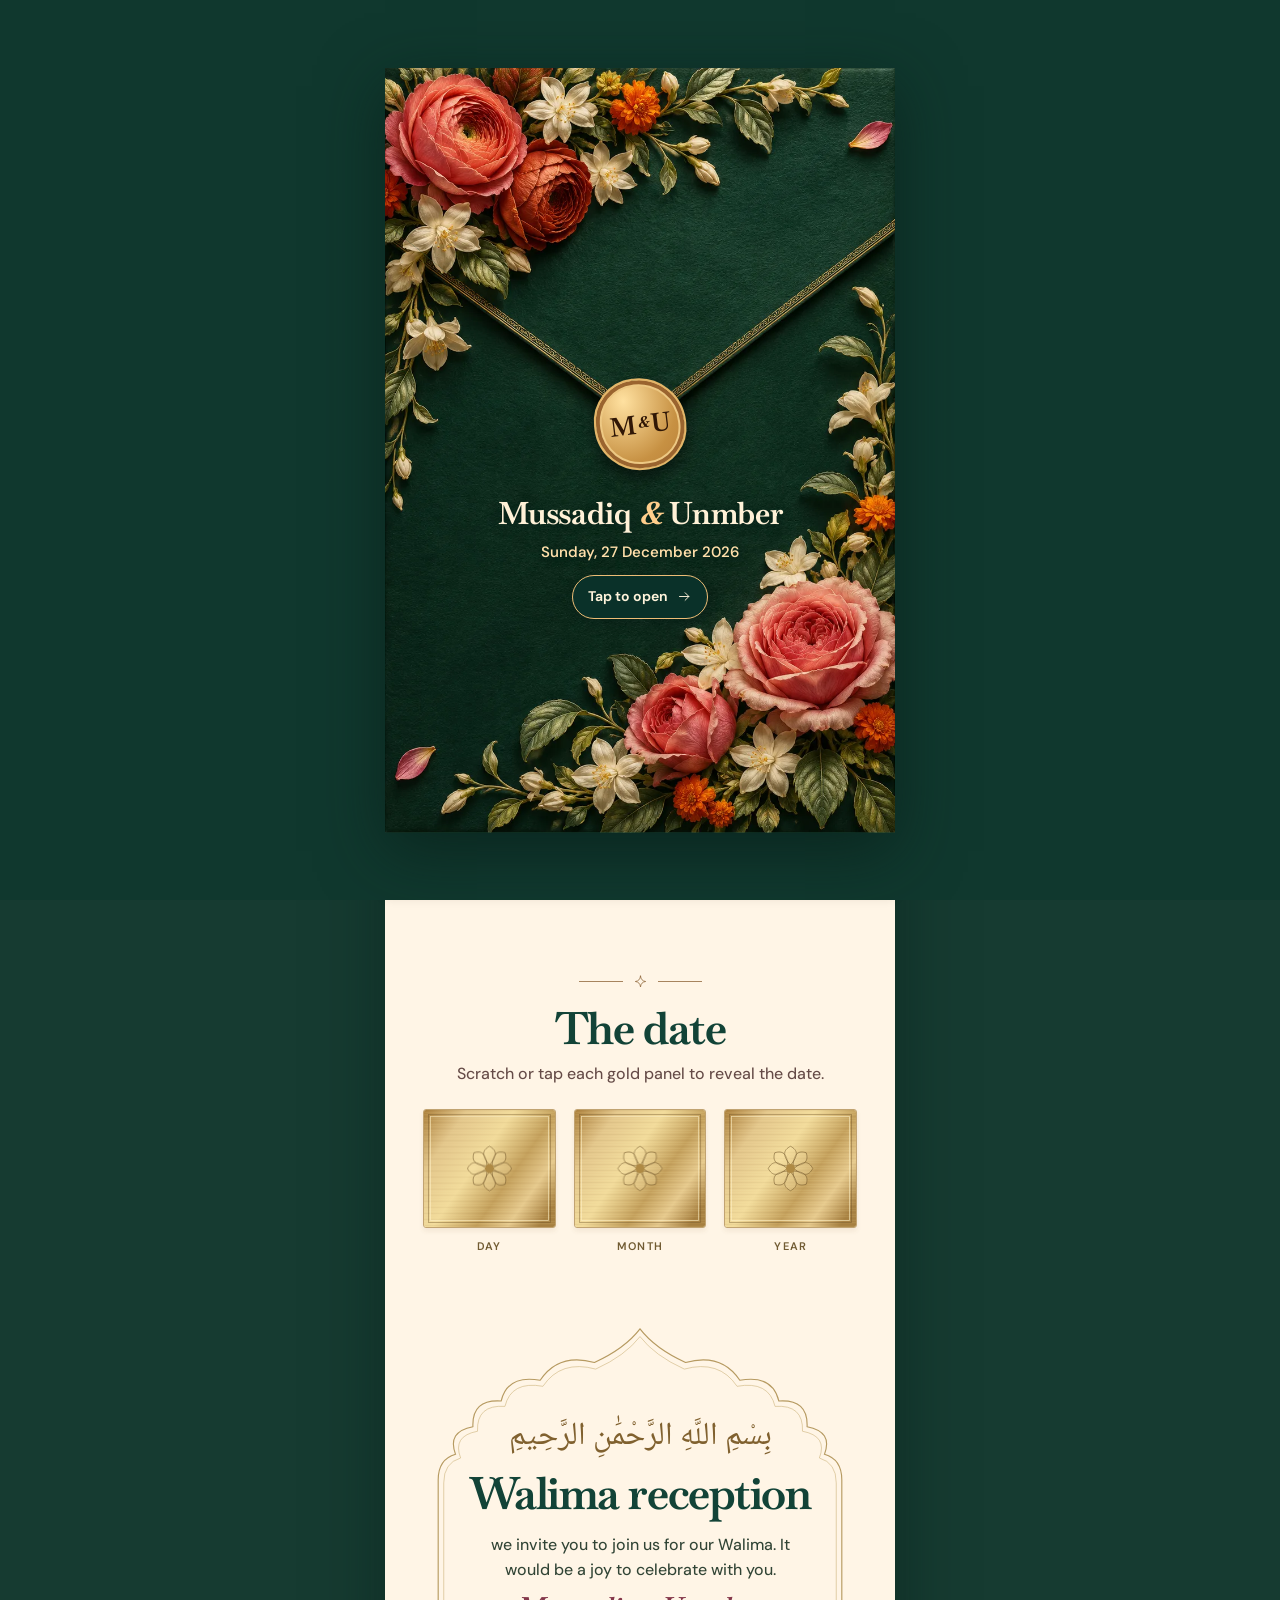
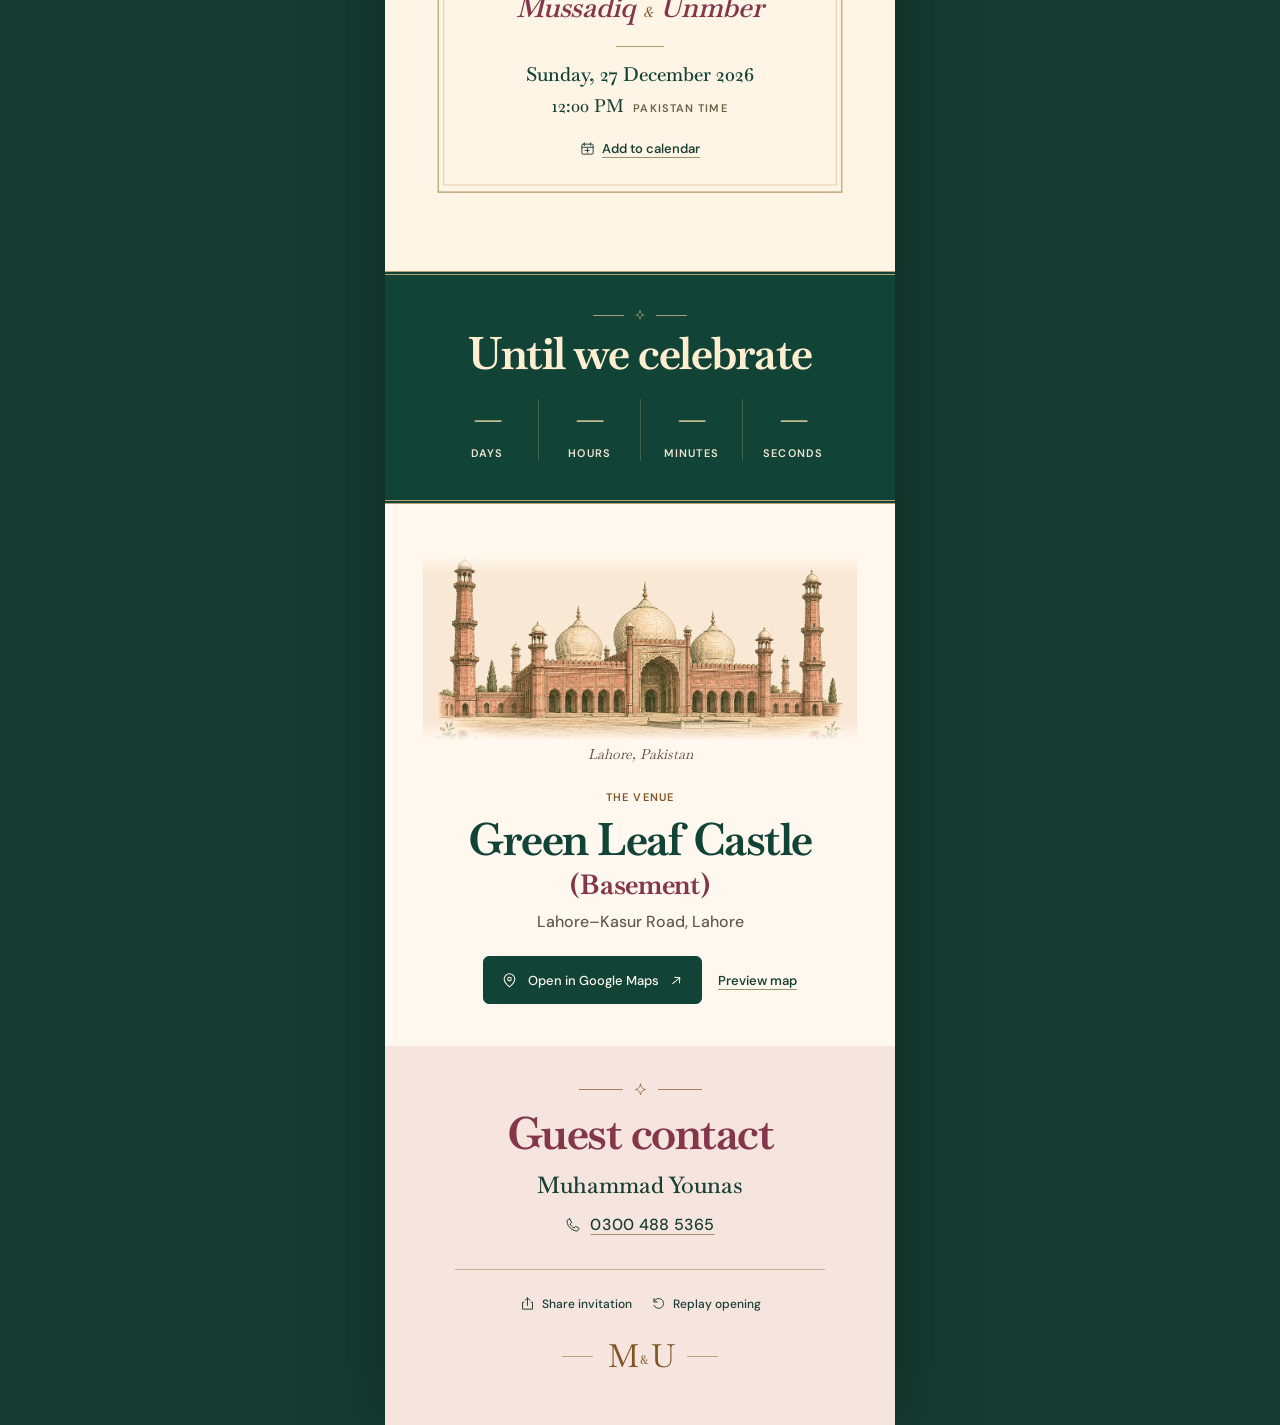
==== commit 533a5980: "Add a chime and golden glow to the Walima card opening" ====
--- a/index.html
+++ b/index.html
@@ -19,8 +19,8 @@
   <link rel="preload" href="assets/floral-envelope.webp" as="image" fetchpriority="high">
   <link rel="preload" href="assets/baskervville.woff2" as="font" type="font/woff2" crossorigin>
   <link rel="stylesheet" href="invitation.css?v=5">
-  <link rel="stylesheet" href="floral.css?v=1">
-  <script src="invitation.js?v=7" defer></script>
+  <link rel="stylesheet" href="floral.css?v=2">
+  <script src="invitation.js?v=8" defer></script>
   <noscript><style>.instruction,.countdown,.cover{display:none}</style></noscript>
 </head>
 <body>
@@ -48,26 +48,34 @@
         <span class="envelope-seal" aria-hidden="true">M<i>&amp;</i>U</span>
         <span class="envelope-caption" aria-hidden="true">
           <span class="envelope-title">Mussadiq <i>&amp;</i> Unmber</span>
+          <time class="envelope-date" datetime="2026-12-27">Sunday, 27 December 2026</time>
           <span class="tap-caption">Tap to open <svg class="icon"><use href="#i-arrow"/></svg></span>
         </span>
       </button>
       <span class="butterfly" aria-hidden="true"><span class="butterfly-wing"></span><span class="butterfly-wing"></span><span class="butterfly-body"></span></span>
     </div>
   </header>
+  <div class="opening-light" aria-hidden="true"></div>
 
   <main id="invitation" class="invitation">
     <section class="hero" id="welcome" aria-labelledby="couple">
       <picture><source media="(min-width: 0px)" srcset="assets/garden-phone.webp"><img class="garden-picture" src="assets/garden.webp" width="1024" height="1536" alt="An illustrated bride and groom walk hand in hand through a Lahore garden beneath a gilded floral arch." fetchpriority="high"></picture>
       <div class="hero-words"><p class="hero-intro">Walima of</p>
         <h1 id="couple" tabindex="-1"><span>Mussadiq</span><span class="hero-and"><i></i>&amp;<i></i></span><span>Unmber</span></h1>
+        <div class="hero-details">
+          <div class="little-rule dark" aria-hidden="true"><i></i><svg><use href="#i-spark"/></svg><i></i></div>
+          <time datetime="2026-12-27">Sunday, 27 December 2026</time>
+          <p><time datetime="2026-12-27T12:00:00+05:00">12:00 PM</time><span>Pakistan time</span></p>
+        </div>
       </div>
       <span class="butterfly" aria-hidden="true"><span class="butterfly-wing"></span><span class="butterfly-wing"></span><span class="butterfly-body"></span></span>
-      <nav class="card-nav" aria-label="Invitation details">
-        <a href="#the-date">Date</a>
-        <a href="#venue">Venue</a>
-        <a href="#contact">Contact</a>
-      </nav>
     </section>
+    <nav class="card-nav" aria-label="Invitation details">
+      <a href="#the-date">Date</a>
+      <a href="#venue">Venue</a>
+      <a href="#contact">Contact</a>
+      <button class="sound" id="sound" type="button" aria-label="Play music" aria-pressed="false" title="Play music" hidden><svg class="icon" aria-hidden="true"><use href="#i-play"/></svg></button>
+    </nav>
     <div class="leaves">
       <section class="date-section page" id="the-date" aria-labelledby="date-heading">
         <div class="little-rule dark" aria-hidden="true"><i></i><svg><use href="#i-spark"/></svg><i></i></div>
@@ -123,7 +131,6 @@
       </footer>
     </div>
   </main>
-  <button class="sound" id="sound" type="button" aria-label="Play music" aria-pressed="false" title="Play music" hidden><svg class="icon" aria-hidden="true"><use href="#i-play"/></svg></button>
-  <audio id="music" loop preload="none" src="assets/refrain.mp3"></audio>
+  <audio id="music" loop preload="auto" src="assets/refrain.mp3"></audio>
 </body>
 </html>
--- a/floral.css
+++ b/floral.css
@@ -9,6 +9,8 @@
   --rose: #84374a;
   --script: var(--serif);
   --floral-art: url("assets/floral-envelope.webp");
+  --reveal-duration: 1.62s;
+  --nav-height: 52px;
   --reveal-ease: cubic-bezier(.2,.72,.22,1);
 }
 
@@ -108,6 +110,11 @@
   font: 650 clamp(19px,5.8vw,31px)/1.1 var(--serif);
 }
 .envelope-title i { color: #ffce8c }
+.envelope-date {
+  color: #ffdfaa;
+  text-shadow: 0 2px 8px #062019;
+  font: 550 clamp(12px,3.3vw,15px)/1.25 var(--sans);
+}
 .cover .tap-caption {
   position: static;
   display: inline-flex;
@@ -124,12 +131,34 @@
   font: 650 14px/1.2 var(--sans);
 }
 .tap-caption .icon { width: 15px; height: 15px }
-.cover.opening { pointer-events: none; animation: envelope-away 1.08s var(--reveal-ease) both }
-.opening .envelope-flap { animation: flap-lift .72s var(--reveal-ease) both }
-.opening .envelope-letter { animation: letter-rise .92s .10s var(--reveal-ease) both }
-.opening .envelope-front { animation: front-dip .92s .08s var(--reveal-ease) both }
-.opening .seal-hit { animation: break-seal .35s ease-out both }
-@keyframes envelope-away { 0%, 48% { opacity: 1 } 100% { opacity: 0 } }
+.cover.opening { pointer-events: none; animation: envelope-away var(--reveal-duration) linear both }
+.opening .envelope-flap { animation: flap-lift .88s .06s var(--reveal-ease) both }
+.opening .envelope-letter { animation: letter-rise 1.1s .13s var(--reveal-ease) both }
+.opening .envelope-front { animation: front-dip 1.1s .14s var(--reveal-ease) both }
+.opening .seal-hit { animation: break-seal .36s ease-out both }
+.opening-light {
+  display: none;
+  position: fixed;
+  inset: 0;
+  z-index: 11;
+  pointer-events: none;
+  background: radial-gradient(ellipse min(72vw, 390px) 57% at 50% 47%, #fffae9 9%, #fff2ceeb 37%, #ffd77872 71%, #ffd77800);
+}
+.opening + .opening-light {
+  display: block;
+  animation: opening-glow var(--reveal-duration) linear both;
+}
+@keyframes envelope-away {
+  0%, 32% { opacity: 1 }
+  54% { opacity: .64 }
+  76%, 100% { opacity: 0 }
+}
+@keyframes opening-glow {
+  0%, 9% { opacity: 0; transform: scale(.83) }
+  38% { opacity: .92; transform: scale(1.32) }
+  67% { opacity: .48; transform: scale(1.55) }
+  100% { opacity: 0; transform: scale(1.68) }
+}
 @keyframes flap-lift { to { transform: rotateX(112deg); opacity: .18 } }
 @keyframes letter-rise { to { transform: translateY(-23%) rotateX(-8deg) scale(1.035) } }
 @keyframes front-dip { to { transform: translateY(12%) rotateX(9deg) } }
@@ -188,22 +217,62 @@
 .invitation .hero h1 { font-size: clamp(42px,11vw,64px); line-height: .95; letter-spacing: -.035em; margin-top: 10px }
 .invitation .hero-intro { font: italic 600 clamp(20px,5vw,27px)/1.2 var(--serif) }
 .hero-and { margin: .38em 0; color: var(--rose) }
+/* Leave room for the navigation beneath the illustration on tall phones. */
+.invitation .hero {
+  height: clamp(390px, calc(100svh - var(--nav-height)), 840px);
+}
+.hero-details {
+  display: grid;
+  justify-items: center;
+  gap: 5px;
+  margin-top: clamp(13px, 3.3vw, 24px);
+  color: var(--deep);
+  font: 650 clamp(14px,4.1vw,20px)/1.3 var(--serif);
+}
+.hero-details .little-rule { margin-bottom: 2px }
+.hero-details p { display: flex; align-items: baseline; justify-content: center; flex-wrap: wrap; gap: 2px 9px }
+.hero-details p span { color: #644335; font: 550 12px/1.3 var(--sans) }
 .card-nav {
-  position: absolute;
-  bottom: max(18px,env(safe-area-inset-bottom));
-  left: 50%;
+  position: sticky;
+  top: 0;
+  z-index: 6;
   display: flex;
   align-items: center;
-  transform: translateX(-50%);
-  border: 1px solid #e2ba72;
+  justify-content: center;
+  gap: 2px;
+  min-height: var(--nav-height);
+  padding: env(safe-area-inset-top) 10px 0;
+  border-block: 1px solid #cda865;
   background: var(--deep);
   color: #fff0d4;
-  border-radius: 30px;
-  box-shadow: 0 6px 18px #261c1866;
-}
-.card-nav a { padding: 12px 16px; min-height: 44px; font: 650 14px/20px var(--sans); text-decoration: none; white-space: nowrap }
-.card-nav a+a { border-left: 1px solid #ddb67d66 }
-.invitation [id] { scroll-margin-top: max(12px,env(safe-area-inset-top)) }
+  box-shadow: 0 3px 12px #261c1833;
+}
+.card-nav a {
+  flex: 1 1 0;
+  display: grid;
+  place-items: center;
+  min-height: 44px;
+  padding: 0 5px;
+  border-radius: 5px;
+  font: 650 14px/20px var(--sans);
+  text-decoration: none;
+  white-space: nowrap;
+}
+.card-nav a:hover { background: #245244 }
+.card-nav .sound {
+  position: static;
+  width: 44px;
+  height: 44px;
+  flex-shrink: 0;
+  border: 0;
+  border-radius: 5px;
+  background: transparent;
+  box-shadow: none;
+  color: #f7d992;
+}
+.card-nav .sound:hover { background: #245244 }
+.card-nav .sound .icon { width: 18px; height: 18px }
+.invitation .page { scroll-margin-top: calc(var(--nav-height) + env(safe-area-inset-top) + 10px) }
 .date-section, .reception { background: #fff5e6 }
 .date-section .instruction, .letter-copy, .venue address { font: 450 16px/1.6 var(--sans) }
 .date-section .section-title, .arch-letter .section-title, .closing .section-title, .countdown .section-title, .venue h2 {
@@ -224,6 +293,7 @@
 @media (orientation:landscape) and (max-height:500px) {
   .envelope-caption { top:61%; gap:4px }
   .envelope-title { font-size:clamp(13px,5vh,22px) }
+  .envelope-date { display: none }
 }
 @media (prefers-reduced-motion:reduce) {
   .butterfly { display:none }
@@ -233,4 +303,9 @@
   font-size: 11px;
   letter-spacing: .1em;
 }
-.card-nav a:focus-visible { outline-color: #ffdc9b; outline-offset: -4px }
+.card-nav :is(a, button):focus-visible { outline-color: #ffdc9b; outline-offset: -4px }
+
+@media (max-width: 600px) and (orientation: portrait) {
+  .invitation .hero { height: min(158vw, calc(100svh - var(--nav-height))); min-height: 390px }
+  .invitation .hero-words { top: 16% }
+}
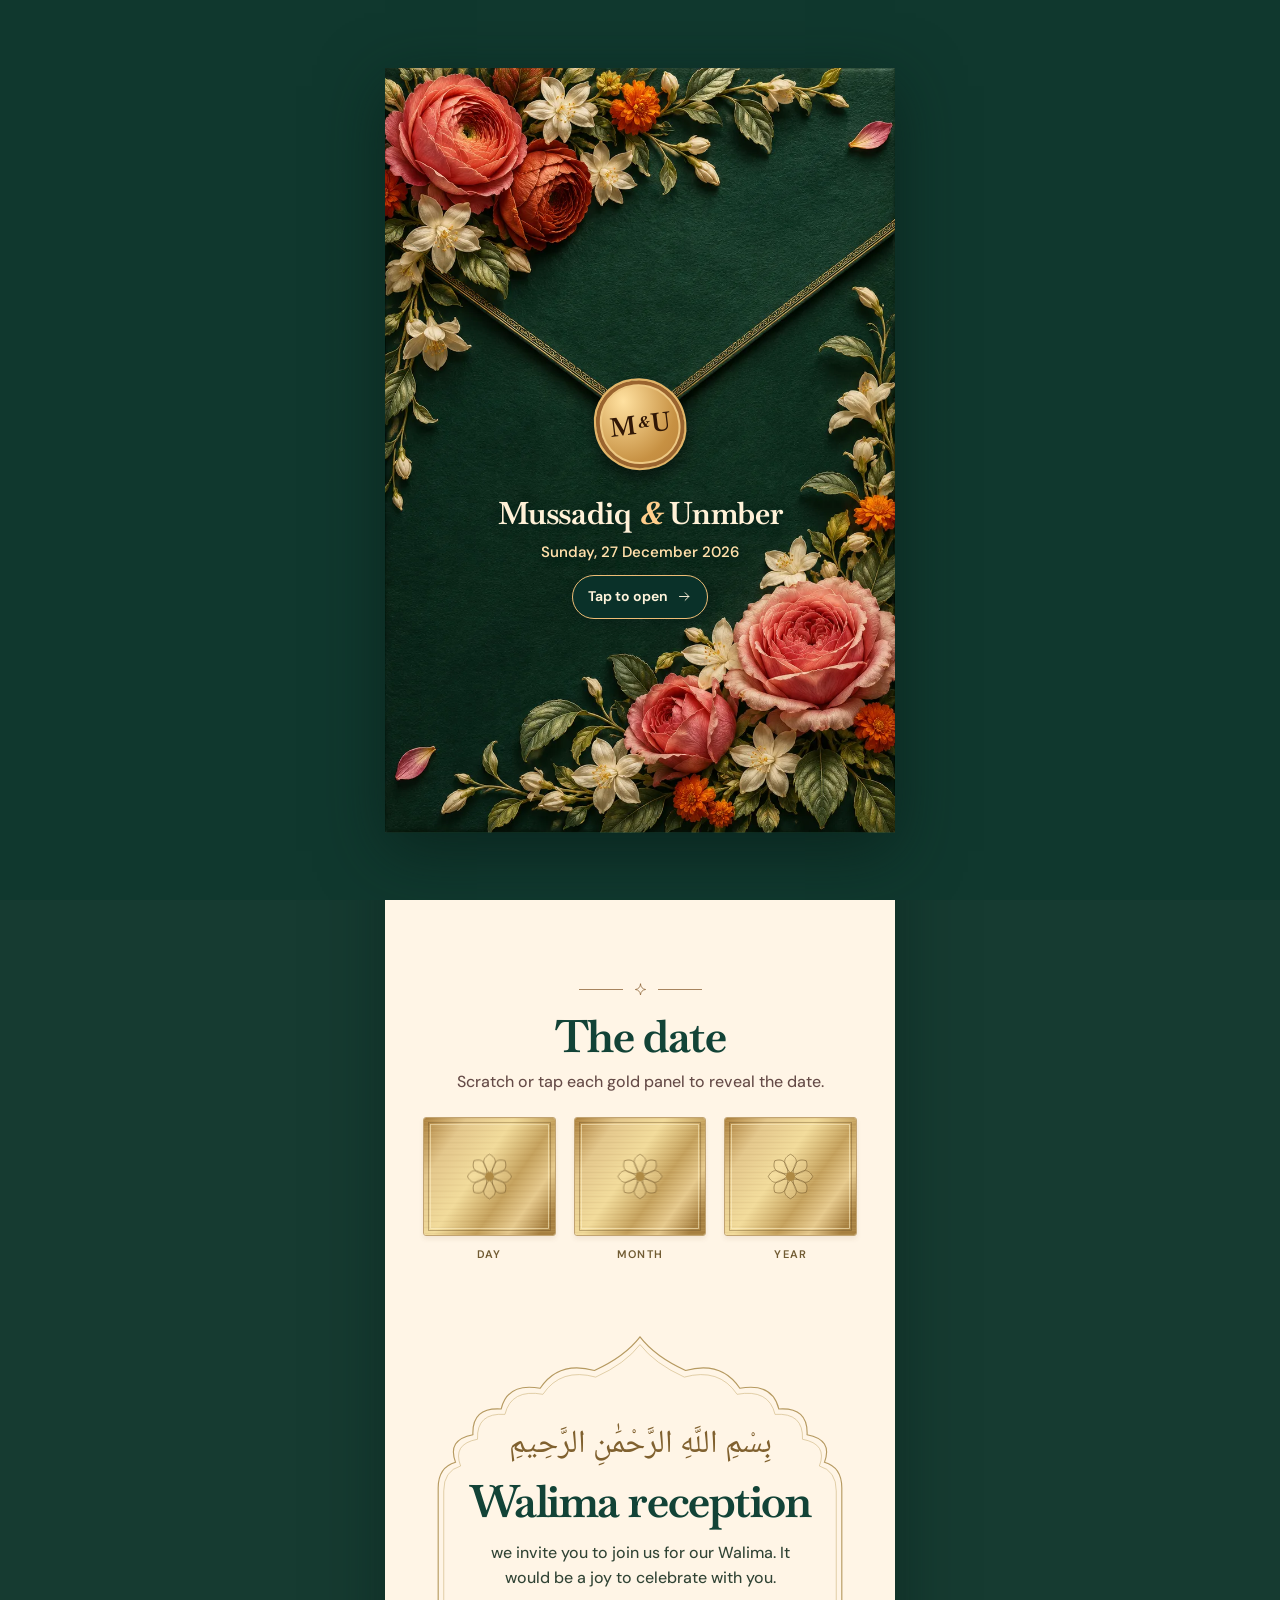
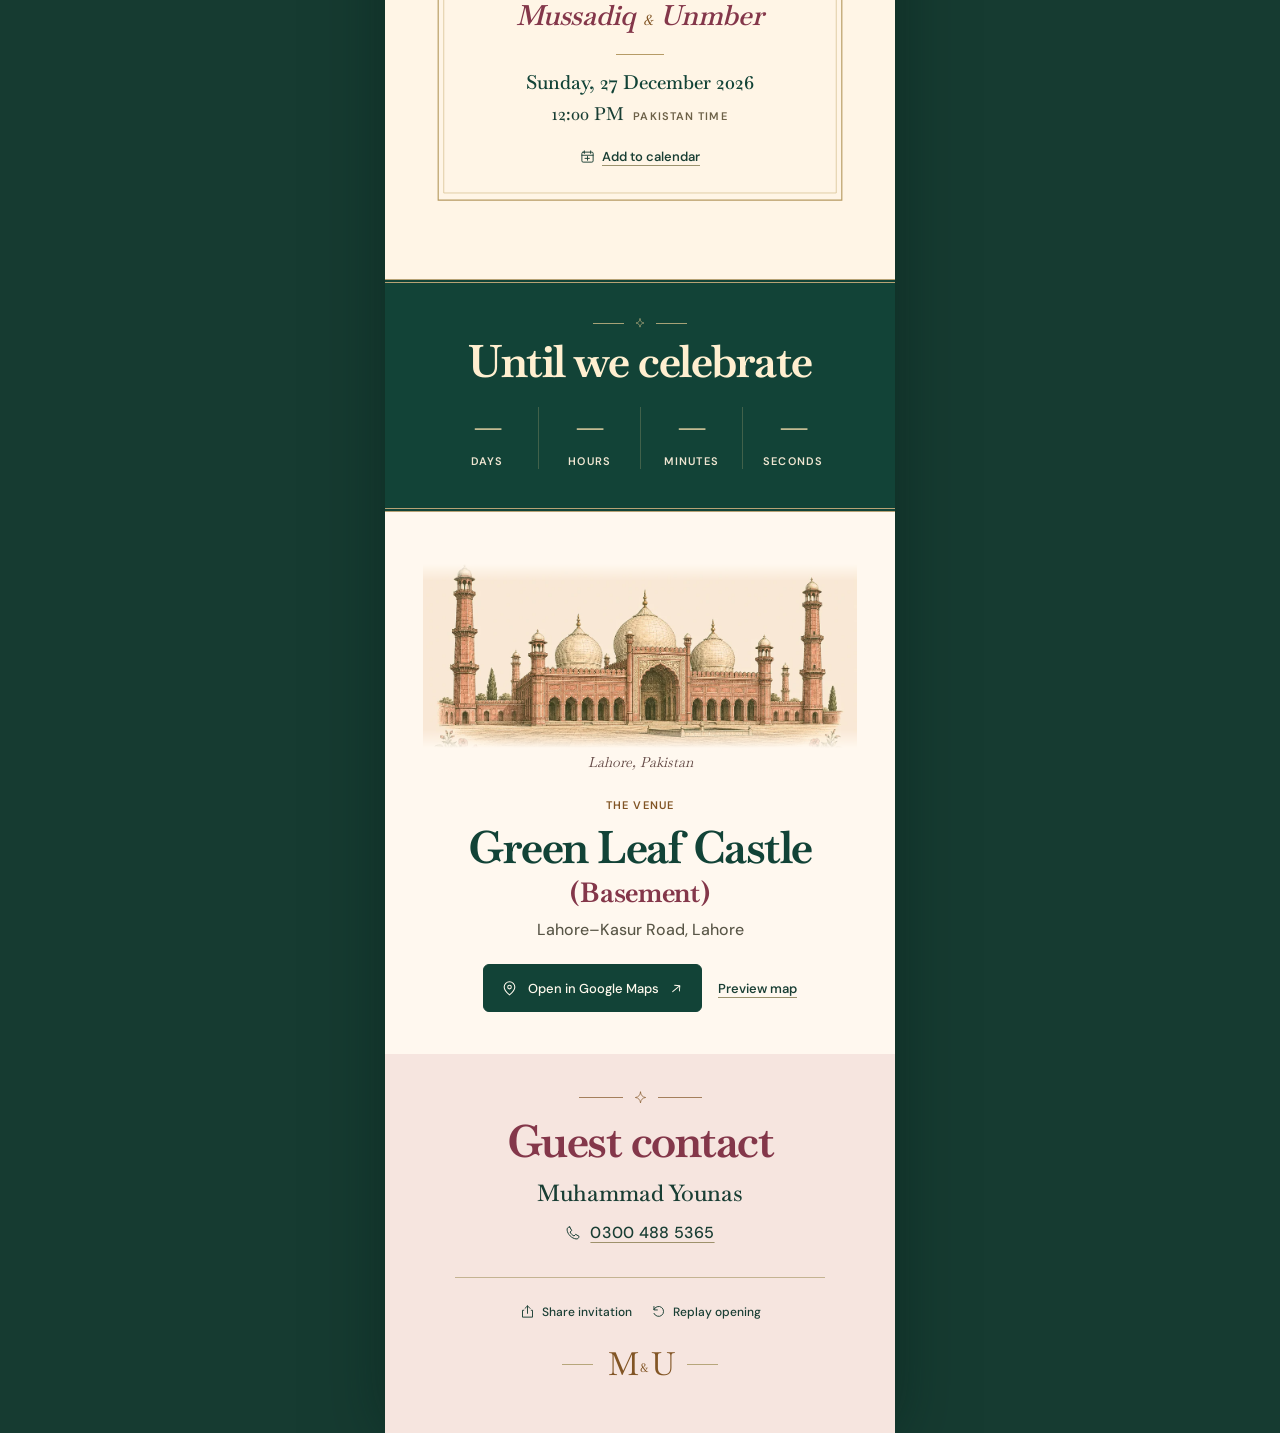
==== commit be350ba2: "Restore the previous Walima card and retain the opening effects" ====
--- a/index.html
+++ b/index.html
@@ -19,7 +19,7 @@
   <link rel="preload" href="assets/floral-envelope.webp" as="image" fetchpriority="high">
   <link rel="preload" href="assets/baskervville.woff2" as="font" type="font/woff2" crossorigin>
   <link rel="stylesheet" href="invitation.css?v=5">
-  <link rel="stylesheet" href="floral.css?v=2">
+  <link rel="stylesheet" href="floral.css?v=3">
   <script src="invitation.js?v=8" defer></script>
   <noscript><style>.instruction,.countdown,.cover{display:none}</style></noscript>
 </head>
@@ -62,20 +62,14 @@
       <picture><source media="(min-width: 0px)" srcset="assets/garden-phone.webp"><img class="garden-picture" src="assets/garden.webp" width="1024" height="1536" alt="An illustrated bride and groom walk hand in hand through a Lahore garden beneath a gilded floral arch." fetchpriority="high"></picture>
       <div class="hero-words"><p class="hero-intro">Walima of</p>
         <h1 id="couple" tabindex="-1"><span>Mussadiq</span><span class="hero-and"><i></i>&amp;<i></i></span><span>Unmber</span></h1>
-        <div class="hero-details">
-          <div class="little-rule dark" aria-hidden="true"><i></i><svg><use href="#i-spark"/></svg><i></i></div>
-          <time datetime="2026-12-27">Sunday, 27 December 2026</time>
-          <p><time datetime="2026-12-27T12:00:00+05:00">12:00 PM</time><span>Pakistan time</span></p>
-        </div>
       </div>
       <span class="butterfly" aria-hidden="true"><span class="butterfly-wing"></span><span class="butterfly-wing"></span><span class="butterfly-body"></span></span>
+      <nav class="card-nav" aria-label="Invitation details">
+        <a href="#the-date">Date</a>
+        <a href="#venue">Venue</a>
+        <a href="#contact">Contact</a>
+      </nav>
     </section>
-    <nav class="card-nav" aria-label="Invitation details">
-      <a href="#the-date">Date</a>
-      <a href="#venue">Venue</a>
-      <a href="#contact">Contact</a>
-      <button class="sound" id="sound" type="button" aria-label="Play music" aria-pressed="false" title="Play music" hidden><svg class="icon" aria-hidden="true"><use href="#i-play"/></svg></button>
-    </nav>
     <div class="leaves">
       <section class="date-section page" id="the-date" aria-labelledby="date-heading">
         <div class="little-rule dark" aria-hidden="true"><i></i><svg><use href="#i-spark"/></svg><i></i></div>
@@ -131,6 +125,7 @@
       </footer>
     </div>
   </main>
+  <button class="sound" id="sound" type="button" aria-label="Play music" aria-pressed="false" title="Play music" hidden><svg class="icon" aria-hidden="true"><use href="#i-play"/></svg></button>
   <audio id="music" loop preload="auto" src="assets/refrain.mp3"></audio>
 </body>
 </html>
--- a/floral.css
+++ b/floral.css
@@ -10,7 +10,6 @@
   --script: var(--serif);
   --floral-art: url("assets/floral-envelope.webp");
   --reveal-duration: 1.62s;
-  --nav-height: 52px;
   --reveal-ease: cubic-bezier(.2,.72,.22,1);
 }
 
@@ -217,62 +216,22 @@
 .invitation .hero h1 { font-size: clamp(42px,11vw,64px); line-height: .95; letter-spacing: -.035em; margin-top: 10px }
 .invitation .hero-intro { font: italic 600 clamp(20px,5vw,27px)/1.2 var(--serif) }
 .hero-and { margin: .38em 0; color: var(--rose) }
-/* Leave room for the navigation beneath the illustration on tall phones. */
-.invitation .hero {
-  height: clamp(390px, calc(100svh - var(--nav-height)), 840px);
-}
-.hero-details {
-  display: grid;
-  justify-items: center;
-  gap: 5px;
-  margin-top: clamp(13px, 3.3vw, 24px);
-  color: var(--deep);
-  font: 650 clamp(14px,4.1vw,20px)/1.3 var(--serif);
-}
-.hero-details .little-rule { margin-bottom: 2px }
-.hero-details p { display: flex; align-items: baseline; justify-content: center; flex-wrap: wrap; gap: 2px 9px }
-.hero-details p span { color: #644335; font: 550 12px/1.3 var(--sans) }
 .card-nav {
-  position: sticky;
-  top: 0;
-  z-index: 6;
-  display: flex;
-  align-items: center;
-  justify-content: center;
-  gap: 2px;
-  min-height: var(--nav-height);
-  padding: env(safe-area-inset-top) 10px 0;
-  border-block: 1px solid #cda865;
+  position: absolute;
+  bottom: max(18px,env(safe-area-inset-bottom));
+  left: 50%;
+  display: flex;
+  align-items: center;
+  transform: translateX(-50%);
+  border: 1px solid #e2ba72;
   background: var(--deep);
   color: #fff0d4;
-  box-shadow: 0 3px 12px #261c1833;
-}
-.card-nav a {
-  flex: 1 1 0;
-  display: grid;
-  place-items: center;
-  min-height: 44px;
-  padding: 0 5px;
-  border-radius: 5px;
-  font: 650 14px/20px var(--sans);
-  text-decoration: none;
-  white-space: nowrap;
-}
-.card-nav a:hover { background: #245244 }
-.card-nav .sound {
-  position: static;
-  width: 44px;
-  height: 44px;
-  flex-shrink: 0;
-  border: 0;
-  border-radius: 5px;
-  background: transparent;
-  box-shadow: none;
-  color: #f7d992;
-}
-.card-nav .sound:hover { background: #245244 }
-.card-nav .sound .icon { width: 18px; height: 18px }
-.invitation .page { scroll-margin-top: calc(var(--nav-height) + env(safe-area-inset-top) + 10px) }
+  border-radius: 30px;
+  box-shadow: 0 6px 18px #261c1866;
+}
+.card-nav a { padding: 12px 16px; min-height: 44px; font: 650 14px/20px var(--sans); text-decoration: none; white-space: nowrap }
+.card-nav a+a { border-left: 1px solid #ddb67d66 }
+.invitation [id] { scroll-margin-top: max(12px,env(safe-area-inset-top)) }
 .date-section, .reception { background: #fff5e6 }
 .date-section .instruction, .letter-copy, .venue address { font: 450 16px/1.6 var(--sans) }
 .date-section .section-title, .arch-letter .section-title, .closing .section-title, .countdown .section-title, .venue h2 {
@@ -303,9 +262,4 @@
   font-size: 11px;
   letter-spacing: .1em;
 }
-.card-nav :is(a, button):focus-visible { outline-color: #ffdc9b; outline-offset: -4px }
-
-@media (max-width: 600px) and (orientation: portrait) {
-  .invitation .hero { height: min(158vw, calc(100svh - var(--nav-height))); min-height: 390px }
-  .invitation .hero-words { top: 16% }
-}
+.card-nav a:focus-visible { outline-color: #ffdc9b; outline-offset: -4px }
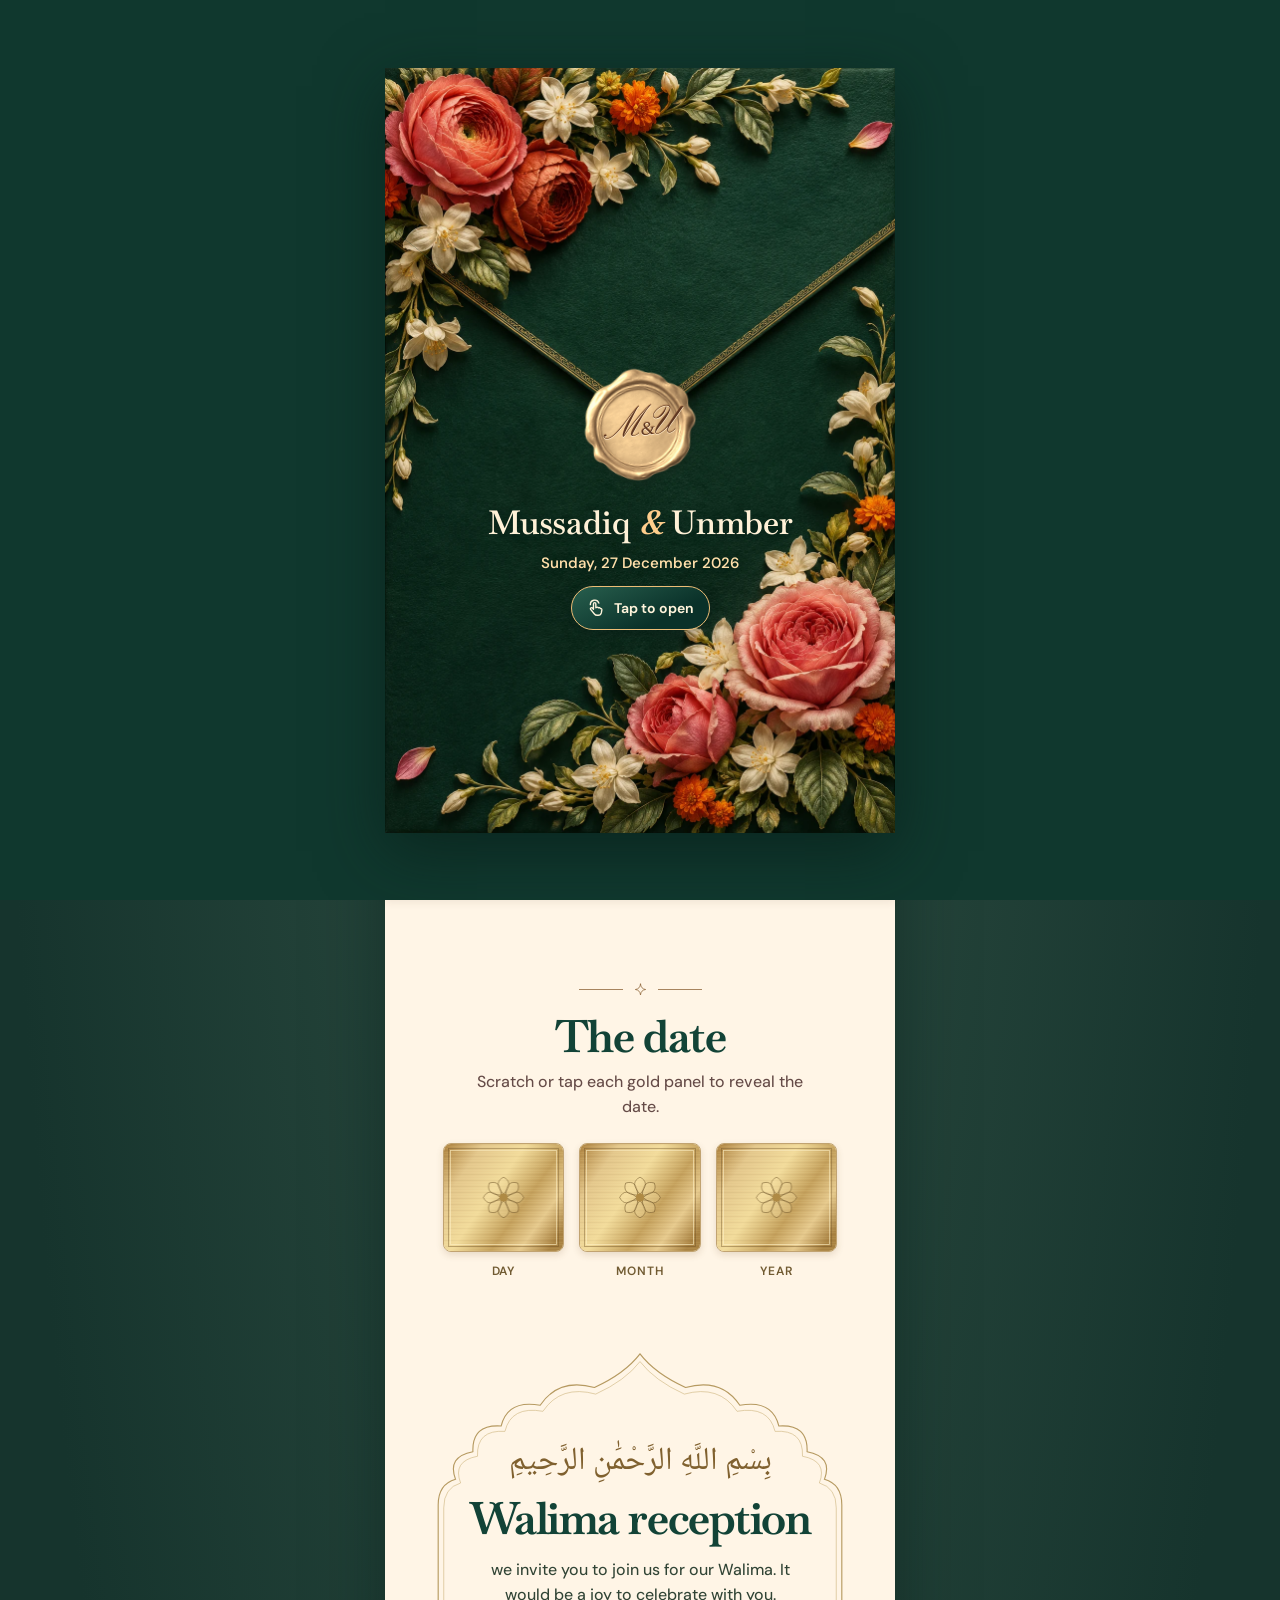
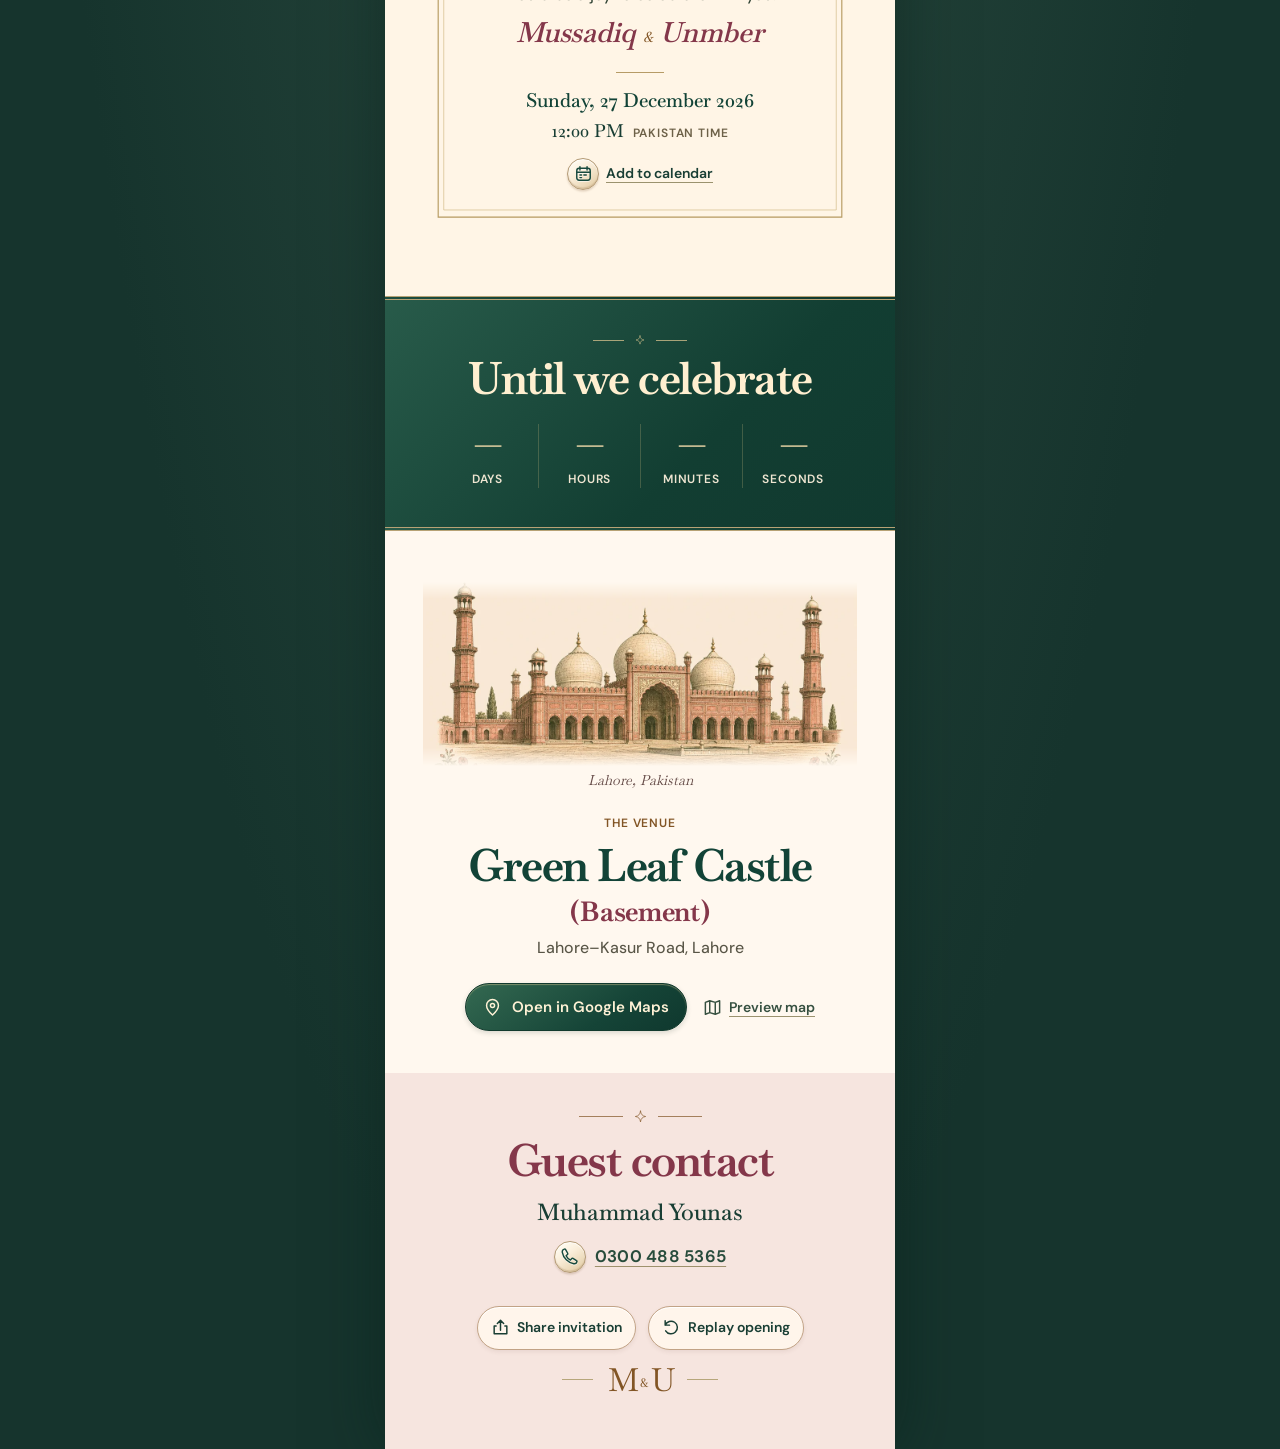
==== commit 84e0a9c1: "Refine both invitations with high-resolution artwork, mobile navigation and a music-only Rukhsati lo" ====
--- a/index.html
+++ b/index.html
@@ -11,19 +11,21 @@
   <meta property="og:title" content="Mussadiq &amp; Unmber · A Walima Invitation">
   <meta property="og:description" content="Sunday, 27 December 2026 · 12:00 PM · Green Leaf Castle (Basement), Lahore. Tap the seal to open your invitation.">
   <meta property="og:url" content="https://mussadiqali958-ux.github.io/my/">
-  <meta property="og:image" content="https://mussadiqali958-ux.github.io/my/assets/floral-preview.jpg">
+  <meta property="og:image" content="https://mussadiqali958-ux.github.io/my/assets/floral-preview.jpg?v=hd1">
   <meta property="og:image:width" content="1200"><meta property="og:image:height" content="630">
   <meta property="og:image:alt" content="Mussadiq and Unmber’s Walima invitation on floral green paper">
   <link rel="icon" href="assets/mark.svg" type="image/svg+xml">
   <link rel="canonical" href="https://mussadiqali958-ux.github.io/my/">
-  <link rel="preload" href="assets/floral-envelope.webp" as="image" fetchpriority="high">
+  <link rel="preload" href="assets/floral-envelope.webp?v=hd1" as="image" fetchpriority="high">
   <link rel="preload" href="assets/baskervville.woff2" as="font" type="font/woff2" crossorigin>
   <link rel="stylesheet" href="invitation.css?v=5">
-  <link rel="stylesheet" href="floral.css?v=3">
-  <script src="invitation.js?v=8" defer></script>
+  <link rel="stylesheet" href="floral.css?v=hd1">
+  <link rel="stylesheet" href="assets/card-controls.css?v=hd1">
+  <script src="invitation.js?v=hd1" defer></script>
+  <script src="assets/card-navigation.js?v=hd1" defer></script>
   <noscript><style>.instruction,.countdown,.cover{display:none}</style></noscript>
 </head>
-<body>
+<body class="walima">
   <svg class="symbols" xmlns="http://www.w3.org/2000/svg" aria-hidden="true" focusable="false">
     <symbol id="i-leaf" viewBox="0 0 24 24"><path d="M3 21C8 15 13 11 20 4M5 18C1 9 10 3 21 3c0 12-6 20-16 15Z"/><path d="m9 10 0 4m5-8 0 3m-5 6 5 0"/></symbol>
     <symbol id="i-arrow" viewBox="0 0 24 24"><path d="M4 12h15m-6-6 6 6-6 6"/></symbol>
@@ -41,15 +43,17 @@
 
   <header class="cover" id="cover" aria-label="Sealed Walima invitation">
     <div class="floral-envelope">
-      <div class="envelope-letter" aria-hidden="true"><span>Walima of</span><b>Mussadiq &amp; Unmber</b></div>
-      <div class="envelope-front" aria-hidden="true"></div>
-      <div class="envelope-flap" aria-hidden="true"></div>
+      <div class="fold-art">
+        <div class="envelope-letter" aria-hidden="true"><span>Walima of</span><b>Mussadiq &amp; Unmber</b></div>
+        <div class="envelope-front" aria-hidden="true"></div>
+        <div class="envelope-flap" aria-hidden="true"></div>
+      </div>
       <button class="seal-hit" id="seal" type="button" data-open aria-label="Open Mussadiq and Unmber’s Walima invitation">
-        <span class="envelope-seal" aria-hidden="true">M<i>&amp;</i>U</span>
+        <span class="envelope-seal wax gold" aria-hidden="true"><span>M<i>&amp;</i>U</span></span>
         <span class="envelope-caption" aria-hidden="true">
           <span class="envelope-title">Mussadiq <i>&amp;</i> Unmber</span>
           <time class="envelope-date" datetime="2026-12-27">Sunday, 27 December 2026</time>
-          <span class="tap-caption">Tap to open <svg class="icon"><use href="#i-arrow"/></svg></span>
+          <span class="tap-caption"><svg class="card-icon" aria-hidden="true" focusable="false"><use href="assets/card-icons.svg#tap"/></svg> Tap to open</span>
         </span>
       </button>
       <span class="butterfly" aria-hidden="true"><span class="butterfly-wing"></span><span class="butterfly-wing"></span><span class="butterfly-body"></span></span>
@@ -59,17 +63,19 @@
 
   <main id="invitation" class="invitation">
     <section class="hero" id="welcome" aria-labelledby="couple">
-      <picture><source media="(min-width: 0px)" srcset="assets/garden-phone.webp"><img class="garden-picture" src="assets/garden.webp" width="1024" height="1536" alt="An illustrated bride and groom walk hand in hand through a Lahore garden beneath a gilded floral arch." fetchpriority="high"></picture>
+      <picture><img class="garden-picture" src="assets/garden-phone.webp" width="887" height="1774" alt="An illustrated bride and groom walk hand in hand through a Lahore garden beneath a gilded floral arch." fetchpriority="high"></picture>
       <div class="hero-words"><p class="hero-intro">Walima of</p>
         <h1 id="couple" tabindex="-1"><span>Mussadiq</span><span class="hero-and"><i></i>&amp;<i></i></span><span>Unmber</span></h1>
+        <p class="hero-dateline"><time datetime="2026-12-27T12:00:00+05:00">27 December 2026 · 12:00 PM</time></p>
       </div>
       <span class="butterfly" aria-hidden="true"><span class="butterfly-wing"></span><span class="butterfly-wing"></span><span class="butterfly-body"></span></span>
-      <nav class="card-nav" aria-label="Invitation details">
-        <a href="#the-date">Date</a>
-        <a href="#venue">Venue</a>
-        <a href="#contact">Contact</a>
-      </nav>
     </section>
+    <nav class="guest-nav" aria-label="Invitation details">
+      <a href="#the-date"><span class="button-medal"><svg class="card-icon" aria-hidden="true" focusable="false"><use href="assets/card-icons.svg#calendar"/></svg></span><span>Date</span></a>
+      <a href="#venue"><span class="button-medal"><svg class="card-icon" aria-hidden="true" focusable="false"><use href="assets/card-icons.svg#pin"/></svg></span><span>Venue</span></a>
+      <a href="#contact"><span class="button-medal"><svg class="card-icon" aria-hidden="true" focusable="false"><use href="assets/card-icons.svg#phone"/></svg></span><span>Contact</span></a>
+      <button type="button" id="sound" class="nav-music" aria-label="Play music" aria-pressed="false" hidden><span class="button-medal"><svg class="card-icon" aria-hidden="true" focusable="false"><use href="assets/card-icons.svg#play"/></svg></span><span>Music</span></button>
+    </nav>
     <div class="leaves">
       <section class="date-section page" id="the-date" aria-labelledby="date-heading">
         <div class="little-rule dark" aria-hidden="true"><i></i><svg><use href="#i-spark"/></svg><i></i></div>
@@ -93,7 +99,7 @@
           <span class="letter-divider" aria-hidden="true"></span>
           <time class="when-date" datetime="2026-12-27">Sunday, 27 December 2026</time>
           <p class="reception-time"><time datetime="2026-12-27T12:00:00+05:00">12:00 PM</time><span>Pakistan time</span></p>
-          <a class="text-action" href="walima.ics?v=2" download="Mussadiq-and-Unmber-Walima.ics"><svg class="icon"><use href="#i-calendar"/></svg>Add to calendar</a>
+          <a class="text-action" href="walima.ics?v=2" download="Mussadiq-and-Unmber-Walima.ics"><span class="button-medal"><svg class="card-icon" aria-hidden="true" focusable="false"><use href="assets/card-icons.svg#calendar"/></svg></span>Add to calendar</a>
         </div>
       </section>
 
@@ -108,8 +114,8 @@
         <figure class="city-plate"><img src="assets/lahore.webp" width="1080" height="720" loading="lazy" alt="An engraving of Badshahi Mosque and its gardens in Lahore"><figcaption>Lahore, Pakistan</figcaption></figure>
         <div class="venue-details"><span class="label">The venue</span><h2 class="section-title" id="venue-heading">Green Leaf Castle <span>(Basement)</span></h2>
           <address>Lahore–Kasur Road, Lahore</address>
-          <div class="venue-actions"><a class="solid-action" href="https://maps.app.goo.gl/Ku9ijUdNpsTYP9UN9" target="_blank" rel="noopener noreferrer"><svg class="icon"><use href="#i-pin"/></svg>Open in Google Maps<svg class="end-arrow icon"><use href="#i-arrow"/></svg></a>
-          <button class="text-action map-toggle" id="preview-map" type="button" aria-expanded="false" aria-controls="map-area" hidden>Preview map</button></div>
+          <div class="venue-actions"><a class="solid-action" href="https://maps.app.goo.gl/Ku9ijUdNpsTYP9UN9" target="_blank" rel="noopener noreferrer"><svg class="card-icon" aria-hidden="true" focusable="false"><use href="assets/card-icons.svg#pin"/></svg>Open in Google Maps</a>
+          <button class="text-action map-toggle" id="preview-map" type="button" aria-expanded="false" aria-controls="map-area" hidden><svg class="card-icon" aria-hidden="true" focusable="false"><use href="assets/card-icons.svg#expand-map"/></svg><span>Preview map</span></button></div>
           <div class="map-area" id="map-area" hidden></div>
         </div>
       </section>
@@ -117,15 +123,15 @@
       <footer class="closing page" id="contact"><div class="little-rule dark" aria-hidden="true"><i></i><svg><use href="#i-spark"/></svg><i></i></div>
         <h2 class="section-title">Guest contact</h2>
         <p class="contact-name">Muhammad Younas</p>
-        <a class="contact-number" href="tel:+923004885365"><svg class="icon"><use href="#i-call"/></svg>0300 488 5365</a>
-        <div class="guest-actions" hidden><button type="button" id="share"><svg class="icon"><use href="#i-share"/></svg>Share invitation</button><button type="button" id="replay"><svg class="icon"><use href="#i-replay"/></svg>Replay opening</button></div>
+        <a class="contact-number" href="tel:+923004885365"><span class="button-medal"><svg class="card-icon" aria-hidden="true" focusable="false"><use href="assets/card-icons.svg#phone"/></svg></span>0300 488 5365</a>
+        <div class="guest-actions" hidden><button type="button" id="share"><svg class="card-icon" aria-hidden="true" focusable="false"><use href="assets/card-icons.svg#share"/></svg>Share invitation</button><button type="button" id="replay"><svg class="card-icon" aria-hidden="true" focusable="false"><use href="assets/card-icons.svg#replay"/></svg>Replay opening</button></div>
         <div class="share-options" id="share-options" hidden><input aria-label="Guest invitation link" readonly value=""><div><button type="button" id="copy">Copy link</button><a id="whatsapp" target="_blank" rel="noopener noreferrer" href="https://wa.me/?text=Mussadiq%20%26%20Unmber%20%E2%80%94%20Walima%20Invitation%20">WhatsApp</a></div></div>
         <p id="share-status" class="share-status" role="status"></p>
         <div class="sign-off" aria-hidden="true"><span></span><b class="monogram">M<i>&amp;</i>U</b><span></span></div>
       </footer>
     </div>
   </main>
-  <button class="sound" id="sound" type="button" aria-label="Play music" aria-pressed="false" title="Play music" hidden><svg class="icon" aria-hidden="true"><use href="#i-play"/></svg></button>
+
   <audio id="music" loop preload="auto" src="assets/refrain.mp3"></audio>
 </body>
 </html>
--- a/floral.css
+++ b/floral.css
@@ -8,7 +8,7 @@
   --brass: #825525;
   --rose: #84374a;
   --script: var(--serif);
-  --floral-art: url("assets/floral-envelope.webp");
+  --floral-art: url("assets/floral-envelope.webp?v=hd1");
   --reveal-duration: 1.62s;
   --reveal-ease: cubic-bezier(.2,.72,.22,1);
 }
@@ -29,6 +29,8 @@
   width: min(100%, 510px, 67vh);
   width: min(100%, 510px, 67svh);
   aspect-ratio: 2 / 3;
+  overflow: hidden;
+  container-type: size;
   isolation: isolate;
   perspective: 1100px;
   background: #184638;
@@ -75,28 +77,26 @@
   height: 100%;
 }
 .seal-hit:focus-visible { outline: 3px solid #ffe2a1; outline-offset: -7px }
-.envelope-seal {
+.floral-envelope .envelope-seal {
   position: absolute;
   top: 46.6%;
   left: 50%;
-  display: flex;
-  align-items: center;
-  justify-content: center;
-  gap: .08em;
-  width: clamp(59px,18%,93px);
-  aspect-ratio: 1;
-  border: 2px solid #e4b669;
-  border-radius: 47% 52% 46% 50%;
-  background: radial-gradient(ellipse at 34% 22%, #ffe1a0, #c79143 64%, #b77d37);
-  color: #301706;
-  box-shadow: inset 0 0 0 4px #9a642f, inset 0 0 0 6px #edc883, 0 8px 16px #0008;
-  transform: translate(-50%,-50%) rotate(-7deg);
-  font: 650 clamp(18px,4vw,26px)/1 var(--serif);
-}
-.envelope-seal i { font-size: .59em }
+  width: clamp(74px, 23%, 114px);
+  transform: translate(-50%,-50%) rotate(-6deg);
+  font-size: clamp(26px, 8cqw, 42px);
+}
+.fold-art {
+  position: absolute;
+  top: 0;
+  left: 50%;
+  width: max(100%, 66.667cqh);
+  height: 100%;
+  transform: translateX(-50%);
+  perspective: 1100px;
+}
 .envelope-caption {
   position: absolute;
-  top: 56%;
+  top: 57%;
   left: 10%;
   right: 10%;
   display: grid;
@@ -106,7 +106,7 @@
 .envelope-title {
   color: #fff1d7;
   text-shadow: 0 2px 10px #062019;
-  font: 650 clamp(19px,5.8vw,31px)/1.1 var(--serif);
+  font: 600 clamp(23px,6.5cqw,34px)/1.12 var(--serif);
 }
 .envelope-title i { color: #ffce8c }
 .envelope-date {
@@ -125,11 +125,11 @@
   border: 1px solid #edbd76;
   border-radius: 50px;
   color: #fff4db;
-  background: #0a3129;
+  background: linear-gradient(155deg, #285f4e, #0a3129 70%);
   box-shadow: 0 4px 14px #071a1666;
   font: 650 14px/1.2 var(--sans);
 }
-.tap-caption .icon { width: 15px; height: 15px }
+.tap-caption .card-icon { width: 18px; height: 18px }
 .cover.opening { pointer-events: none; animation: envelope-away var(--reveal-duration) linear both }
 .opening .envelope-flap { animation: flap-lift .88s .06s var(--reveal-ease) both }
 .opening .envelope-letter { animation: letter-rise 1.1s .13s var(--reveal-ease) both }
@@ -164,8 +164,8 @@
 @keyframes break-seal { to { opacity: 0; transform: translateY(7px) } }
 
 .butterfly {
-  width: 28px;
-  height: 25px;
+  width: 37px;
+  height: 27px;
   display: flex;
   position: absolute;
   top: 27%;
@@ -179,21 +179,27 @@
 .butterfly-wing {
   width: 50%;
   height: 100%;
-  position: relative;
   transform-origin: right 60%;
-  animation: wings .29s ease-in-out 70 alternate;
-}
-.butterfly-wing:nth-child(2) { rotate: y 180deg; transform-origin: center }
-.butterfly-wing::before, .butterfly-wing::after {
+  animation: wings .23s ease-in-out 86 alternate;
+}
+.butterfly-wing::before {
   content: "";
   display: block;
-  position: absolute;
-  background: radial-gradient(ellipse at 26% 23%, #ffdd99, #ef9064 45%, #9c4250 76%);
-  border: 1px solid #723648;
-}
-.butterfly-wing::before { inset: 0 0 34% 1px; border-radius: 74% 29% 31% 66%; transform: rotate(-28deg) }
-.butterfly-wing::after { inset: 52% 1px 5% 4px; border-radius: 54% 44% 71% 50% }
-.butterfly-body { position: absolute; top: 36%; left: calc(50% - 1px); width: 2px; height: 13px; background: #532839; border-radius: 50% }
+  width: 100%;
+  height: 100%;
+  background: url("assets/butterfly-wing.svg") center / 100% 100% no-repeat;
+}
+.butterfly-wing:nth-child(2) { transform-origin: left 60%; animation-direction: alternate-reverse }
+.butterfly-wing:nth-child(2)::before { transform: scaleX(-1) }
+.butterfly-body {
+  position: absolute;
+  width: 2px;
+  height: 11px;
+  left: calc(50% - 1px);
+  top: 36%;
+  border-radius: 60%;
+  background: linear-gradient(#563333,#241c19);
+}
 @keyframes wings { from { transform: rotateY(9deg) } to { transform: rotateY(64deg) } }
 @keyframes butterfly-flight {
   0%, 100% { opacity: 0; top: 34%; left: 13%; transform: rotate(-20deg) }
@@ -216,22 +222,10 @@
 .invitation .hero h1 { font-size: clamp(42px,11vw,64px); line-height: .95; letter-spacing: -.035em; margin-top: 10px }
 .invitation .hero-intro { font: italic 600 clamp(20px,5vw,27px)/1.2 var(--serif) }
 .hero-and { margin: .38em 0; color: var(--rose) }
-.card-nav {
-  position: absolute;
-  bottom: max(18px,env(safe-area-inset-bottom));
-  left: 50%;
-  display: flex;
-  align-items: center;
-  transform: translateX(-50%);
-  border: 1px solid #e2ba72;
-  background: var(--deep);
-  color: #fff0d4;
-  border-radius: 30px;
-  box-shadow: 0 6px 18px #261c1866;
-}
-.card-nav a { padding: 12px 16px; min-height: 44px; font: 650 14px/20px var(--sans); text-decoration: none; white-space: nowrap }
-.card-nav a+a { border-left: 1px solid #ddb67d66 }
-.invitation [id] { scroll-margin-top: max(12px,env(safe-area-inset-top)) }
+/* Anchor targets clear the sticky invitation ribbon. */
+.walima .invitation section[id], .walima .invitation footer[id] {
+  scroll-margin-top: calc(var(--ribbon-offset) + 8px);
+}
 .date-section, .reception { background: #fff5e6 }
 .date-section .instruction, .letter-copy, .venue address { font: 450 16px/1.6 var(--sans) }
 .date-section .section-title, .arch-letter .section-title, .closing .section-title, .countdown .section-title, .venue h2 {
@@ -262,4 +256,61 @@
   font-size: 11px;
   letter-spacing: .1em;
 }
-.card-nav a:focus-visible { outline-color: #ffdc9b; outline-offset: -4px }
+
+
+/* A portrait leaf for both the opening and the printed invitation. */
+.walima { background: radial-gradient(ellipse at center top, #325246, #16342d 72%) }
+.walima .invitation { container-type: inline-size }
+.walima .hero {
+  height: clamp(450px, calc(100svh - var(--ribbon-offset)), 1000px);
+  max-height: none;
+}
+.walima .hero-words { top: 19%; left: 8%; right: 8% }
+.walima .hero-intro { font: italic 500 clamp(23px,6.1cqw,31px)/1.18 var(--serif) }
+.walima .hero h1 {
+  font-size: clamp(45px, min(14.2cqw, 9.35svh), 74px);
+  line-height: .96;
+  margin-top: .25em;
+}
+.walima .hero-and { margin: .27em auto; font-size: .45em }
+.hero-dateline {
+  margin: 1.15em auto 0;
+  color: #3b4937;
+  font: 650 clamp(13px, 3.5cqw, 16px)/1.4 var(--ui-font);
+  letter-spacing: .015em;
+  font-variant-numeric: lining-nums;
+}
+.date-grid { max-width: 395px; gap: clamp(9px, 3cqw, 15px) }
+.tile { border-radius: 8px; box-shadow: 0 3px 7px #73502829, inset 0 0 0 3px #fff4d7 }
+.date-value { font-variant-numeric: lining-nums }
+.date-section .instruction { max-width: 30ch; margin-inline: auto }
+.tile-label, .reception-time span, .time-grid small, .venue .label { font-size: .75rem; letter-spacing: .07em }
+.walima .countdown { background: linear-gradient(135deg, #285b4a, #123e32 63%, #11392f) }
+.venue-actions .solid-action {
+  background: linear-gradient(145deg, #346951, #154437 65%, #0f382e);
+  border-color: #123a2e;
+  border-radius: 24px;
+  color: #fff2d6;
+  font: 600 .94rem/1.25 var(--ui-font);
+  box-shadow: inset 0 1px 1px #efd69e66, 0 2px 5px #1b322329;
+}
+.venue-actions .card-icon, .guest-actions .card-icon { width: 19px; height: 19px }
+.venue-actions .map-toggle, .arch-letter .text-action, .guest-actions button { font: 600 .875rem/1.2 var(--ui-font) }
+.venue-actions .map-toggle { color: #365040 }
+.contact-number { font: 650 1.05rem/1.4 var(--ui-font); margin: .3em auto; color: #284c3c }
+.contact-number .button-medal { width: 32px; height: 32px }
+.guest-actions { gap: 6px 12px; border: 0; padding-top: 0 }
+.guest-actions button {
+  border: 1px solid #c2a386;
+  border-radius: 25px;
+  background: #fff5eb;
+  padding: 8px 13px;
+  box-shadow: inset 0 1px #fff, 0 2px 4px #5c3d2a16;
+}
+@media (orientation: portrait) and (max-width:600px) {
+  .walima .floral-envelope { height: 100% }
+}
+@media (orientation: landscape) and (max-height:530px) {
+  .walima .hero { height: clamp(420px,125vw,800px) }
+  .walima .hero h1 { font-size: clamp(43px,13cqw,64px) }
+}
--- a/assets/card-controls.css
+++ b/assets/card-controls.css
@@ -0,0 +1,161 @@
+@font-face {
+  font-family: "Card Sans";
+  src: url("dm-sans.woff2") format("woff2");
+  font-weight: 100 1000;
+  font-display: swap;
+}
+@font-face {
+  font-family: "Card Script";
+  src: url("pinyon.woff2") format("woff2");
+  font-display: swap;
+}
+
+:root {
+  --card-width: 510px;
+  --ribbon-height: 66px;
+  --ribbon-offset: calc(var(--ribbon-height) + env(safe-area-inset-top, 0px));
+  --enamel: #174a3e;
+  --enamel-light: #397261;
+  --enamel-dark: #102f28;
+  --on-enamel: #fff3d7;
+  --nav-paper: #fff8e9;
+  --ribbon-ink: #263f35;
+  --brass-line: #c7a877;
+  --ui-font: "Card Sans", system-ui, sans-serif;
+}
+.rukhsati {
+  --card-width: 496px;
+  --enamel: #68243a;
+  --enamel-light: #92475a;
+  --enamel-dark: #401321;
+  --nav-paper: #fff2e9;
+  --ribbon-ink: #552834;
+}
+
+.card-icon {
+  display: block;
+  flex: none;
+  width: 22px;
+  height: 22px;
+  fill: none;
+  stroke: currentColor;
+  stroke-width: 1.85;
+  stroke-linecap: round;
+  stroke-linejoin: round;
+  pointer-events: none;
+}
+.button-medal {
+  width: 32px;
+  height: 32px;
+  flex: none;
+  display: inline-grid;
+  place-items: center;
+  border-radius: 50%;
+  border: 1px solid #b39a75;
+  background: linear-gradient(145deg, #fffdf4 9%, #faeeda 42%, #dfc89e);
+  color: var(--enamel);
+  box-shadow: inset 0 1px 1px #fffffff0, inset 0 -1.5px 1px #ad8c624d, 0 1.5px 2px #70451f33;
+}
+.button-medal .card-icon {
+  width: 19px;
+  height: 19px;
+  filter: drop-shadow(0 1px 0 #fff8);
+}
+.guest-nav {
+  position: sticky;
+  top: 0;
+  z-index: 6;
+  min-height: var(--ribbon-offset);
+  padding: env(safe-area-inset-top, 0px) max(5px, env(safe-area-inset-right)) 0 max(5px, env(safe-area-inset-left));
+  display: flex;
+  justify-content: space-evenly;
+  align-items: stretch;
+  border-block: 1px solid var(--brass-line);
+  background: var(--nav-paper);
+  box-shadow: inset 0 2px 0 #fff9, 0 2px 8px #54361e17;
+  color: var(--ribbon-ink);
+}
+.guest-nav > :is(a,button) {
+  flex: 1 1 0;
+  min-width: 0;
+  min-height: calc(var(--ribbon-height) - 2px);
+  position: relative;
+  display: flex;
+  flex-direction: column;
+  gap: 3px;
+  align-items: center;
+  justify-content: center;
+  margin: 0;
+  padding: 4px 2px;
+  border: 0;
+  background: none;
+  color: inherit;
+  font: 650 .8125rem/1.1 var(--ui-font);
+  letter-spacing: .005em;
+  text-decoration: none;
+  touch-action: manipulation;
+}
+.guest-nav > * + *::before {
+  content: "";
+  position: absolute;
+  top: 24%;
+  left: 0;
+  height: 52%;
+  width: 1px;
+  background: linear-gradient(transparent,#b7966e69,transparent);
+}
+.guest-nav [aria-current]::after {
+  content: "";
+  position: absolute;
+  bottom: 0;
+  left: 30%;
+  right: 30%;
+  height: 2px;
+  border-radius: 2px;
+  background: var(--enamel);
+}
+.guest-nav [aria-current] .button-medal,
+.guest-nav [aria-pressed="true"] .button-medal,
+.button-medal.enamel {
+  color: var(--on-enamel);
+  border-color: var(--enamel-dark);
+  background: linear-gradient(150deg, var(--enamel-light), var(--enamel) 58%, var(--enamel-dark));
+  box-shadow: inset 0 1px 1px #ffedbe59, inset 0 -1px 1px #11060975, 0 2px 3px #351e102e;
+}
+.guest-nav [aria-current] svg,
+.guest-nav [aria-pressed="true"] svg,
+.enamel svg { filter: drop-shadow(0 1px 1px #190b1440) }
+.guest-nav :is(a,button):focus-visible { outline: 2px solid var(--enamel); outline-offset: -4px }
+:is(.guest-nav a,.guest-nav button,.contact-link,.directions):active .button-medal { transform: translateY(1px) }
+main section[id], main footer[id] { scroll-margin-top: calc(var(--ribbon-offset) + 8px) }
+
+.wax {
+  position: relative;
+  isolation: isolate;
+  display: inline-grid;
+  place-items: center;
+  aspect-ratio: 1;
+  color: #603821;
+  font: 400 2rem/1 "Card Script", cursive;
+  text-shadow: 0 1px 0 #ffebcd, 0 -1px 0 #955c3960;
+}
+.wax::before {
+  content: "";
+  position: absolute;
+  z-index: -1;
+  inset: 0;
+  background: url("rose-gold-seal.webp") center / contain no-repeat;
+  filter: drop-shadow(1px 5px 4px #1f080e75);
+}
+.wax > span { display: block; transform: translate(-.035em,.055em) }
+.wax i { font: italic .46em Georgia,serif; margin-inline: -.025em }
+.wax.gold::before { filter: sepia(.75) saturate(1.4) drop-shadow(1px 5px 4px #10281bbb) }
+.wax.wine { color: #ffe5c9; text-shadow: 0 1px 1px #280510 }
+.wax.wine::before {
+  filter: sepia(1) saturate(3) hue-rotate(284deg) brightness(.53) contrast(1.43) drop-shadow(0 4px 3px #51202d66);
+}
+@media (orientation: landscape) and (max-height: 530px) {
+  :root { --ribbon-height: 48px }
+  .guest-nav > :is(a,button) { flex-direction: row; gap: 6px }
+  .button-medal { width: 25px; height: 25px }
+}
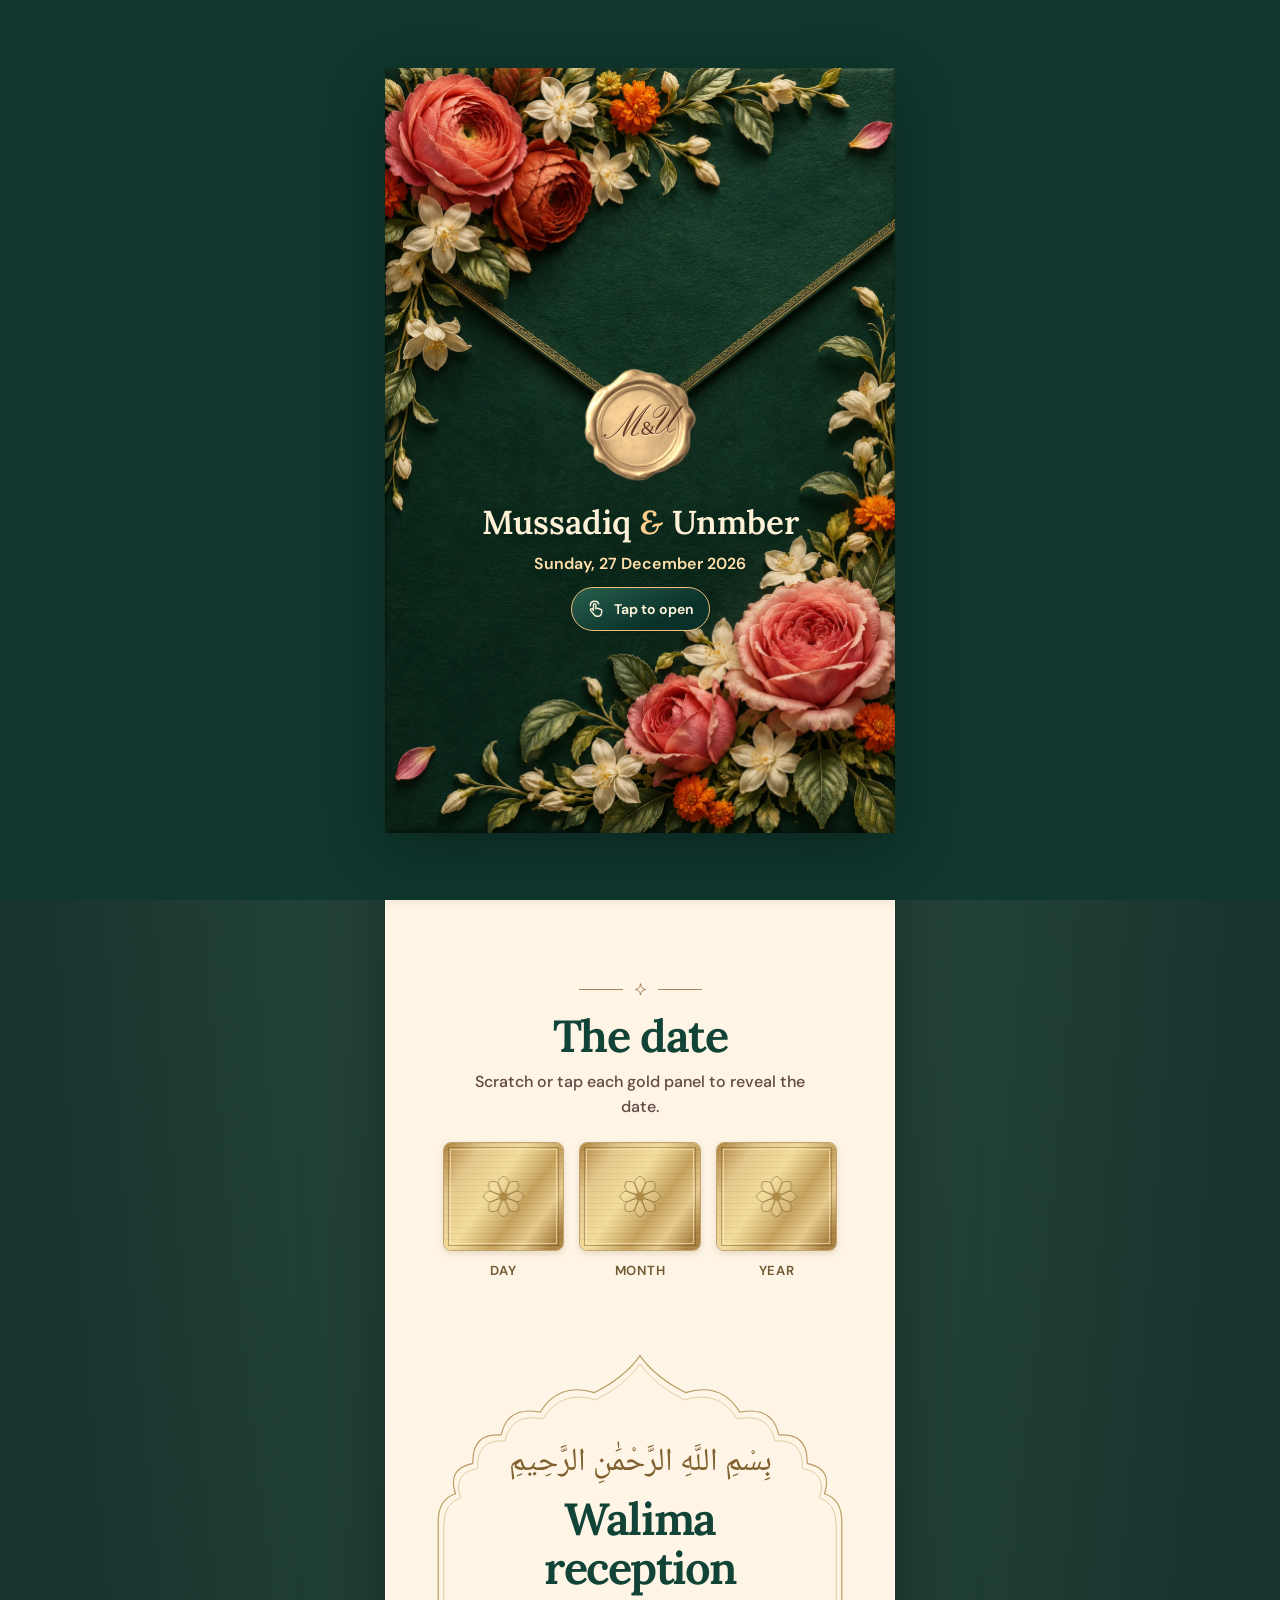
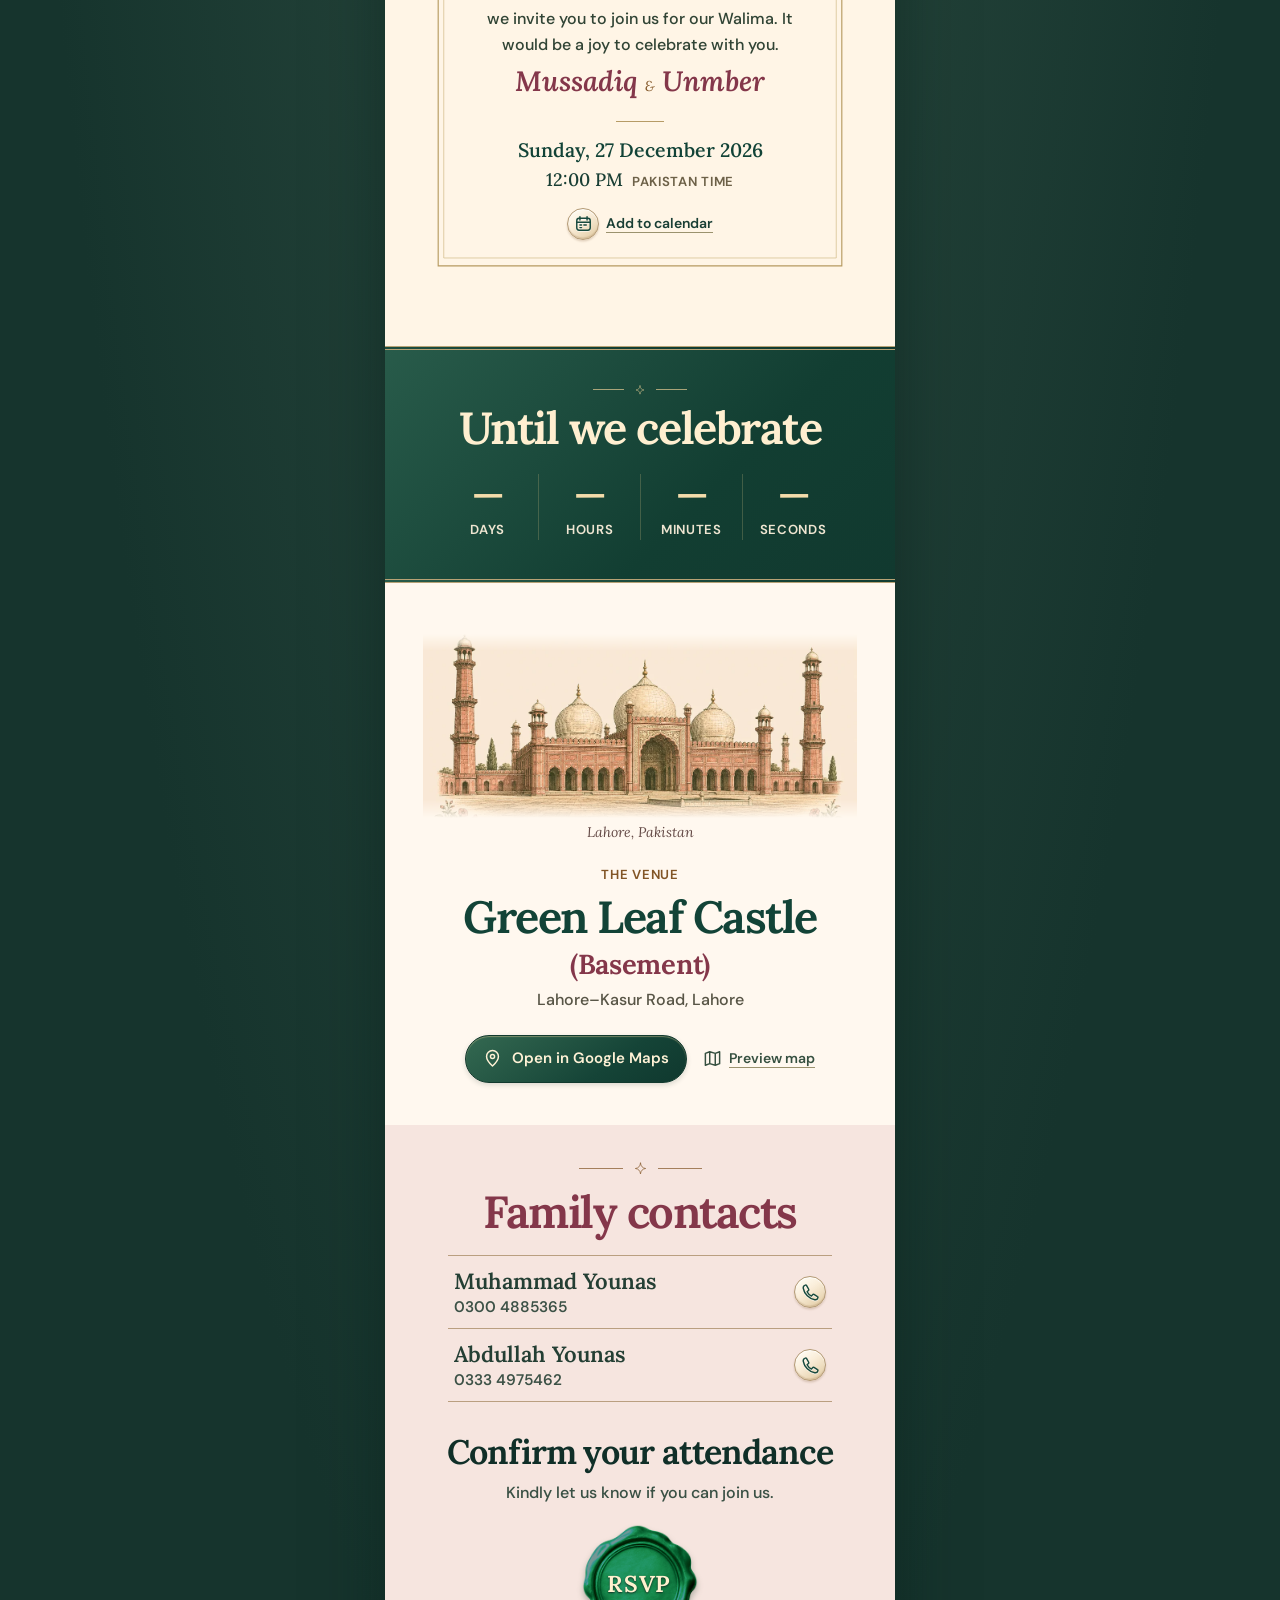
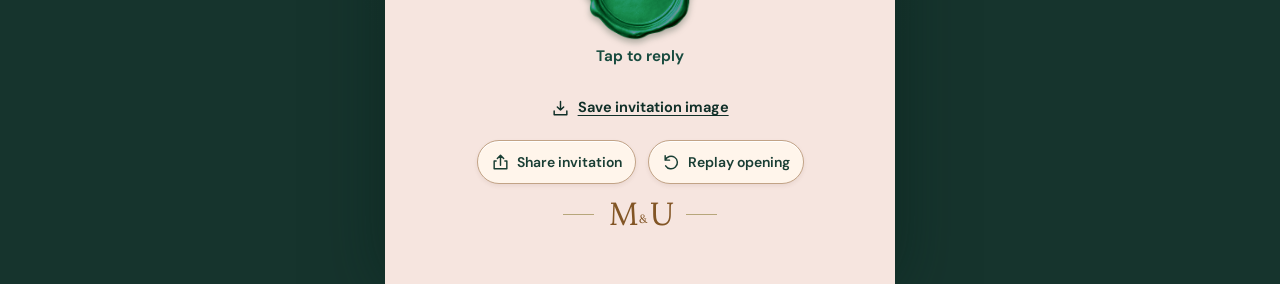
==== commit aeb6aef0: "Improve invitation typography, route both WhatsApp RSVPs and add shareable illustrated cards" ====
--- a/index.html
+++ b/index.html
@@ -17,11 +17,13 @@
   <link rel="icon" href="assets/mark.svg" type="image/svg+xml">
   <link rel="canonical" href="https://mussadiqali958-ux.github.io/my/">
   <link rel="preload" href="assets/floral-envelope.webp?v=hd1" as="image" fetchpriority="high">
-  <link rel="preload" href="assets/baskervville.woff2" as="font" type="font/woff2" crossorigin>
+  <link rel="preload" href="assets/lora.woff2" as="font" type="font/woff2" crossorigin>
   <link rel="stylesheet" href="invitation.css?v=5">
-  <link rel="stylesheet" href="floral.css?v=hd1">
-  <link rel="stylesheet" href="assets/card-controls.css?v=hd1">
-  <script src="invitation.js?v=hd1" defer></script>
+  <link rel="stylesheet" href="floral.css?v=reply2">
+  <link rel="stylesheet" href="assets/card-controls.css?v=reply2">
+  <script src="invitation.js?v=reply2" defer></script>
+  <link rel="stylesheet" href="assets/reply.css?v=1">
+  <script src="assets/reply.js?v=1" defer></script>
   <script src="assets/card-navigation.js?v=hd1" defer></script>
   <noscript><style>.instruction,.countdown,.cover{display:none}</style></noscript>
 </head>
@@ -99,7 +101,7 @@
           <span class="letter-divider" aria-hidden="true"></span>
           <time class="when-date" datetime="2026-12-27">Sunday, 27 December 2026</time>
           <p class="reception-time"><time datetime="2026-12-27T12:00:00+05:00">12:00 PM</time><span>Pakistan time</span></p>
-          <a class="text-action" href="walima.ics?v=2" download="Mussadiq-and-Unmber-Walima.ics"><span class="button-medal"><svg class="card-icon" aria-hidden="true" focusable="false"><use href="assets/card-icons.svg#calendar"/></svg></span>Add to calendar</a>
+          <a class="text-action" href="walima.ics?v=3" download="Mussadiq-and-Unmber-Walima.ics"><span class="button-medal"><svg class="card-icon" aria-hidden="true" focusable="false"><use href="assets/card-icons.svg#calendar"/></svg></span>Add to calendar</a>
         </div>
       </section>
 
@@ -121,9 +123,20 @@
       </section>
 
       <footer class="closing page" id="contact"><div class="little-rule dark" aria-hidden="true"><i></i><svg><use href="#i-spark"/></svg><i></i></div>
-        <h2 class="section-title">Guest contact</h2>
-        <p class="contact-name">Muhammad Younas</p>
-        <a class="contact-number" href="tel:+923004885365"><span class="button-medal"><svg class="card-icon" aria-hidden="true" focusable="false"><use href="assets/card-icons.svg#phone"/></svg></span>0300 488 5365</a>
+        <h2 class="section-title">Family contacts</h2>
+        <ul class="family-phones">
+          <li><a class="family-phone" href="tel:+923004885365"><span>Muhammad Younas<small>0300 4885365</small></span><span class="button-medal"><svg class="card-icon" aria-hidden="true" focusable="false"><use href="assets/card-icons.svg#phone"/></svg></span></a></li>
+          <li><a class="family-phone" href="tel:+923334975462"><span>Abdullah Younas<small>0333 4975462</small></span><span class="button-medal"><svg class="card-icon" aria-hidden="true" focusable="false"><use href="assets/card-icons.svg#phone"/></svg></span></a></li>
+        </ul>
+        <section class="attendance" aria-labelledby="attendance-heading">
+          <h2 class="section-title" id="attendance-heading">Confirm your attendance</h2>
+          <p>Kindly let us know if you can join us.</p>
+          <a class="rsvp" id="open-rsvp" href="https://wa.me/923004885365">
+            <span class="wax emerald" aria-hidden="true"><span>RSVP</span></span>
+            <span class="rsvp-caption">Tap to reply</span>
+          </a>
+        </section>
+        <a class="card-download" href="cards/Walima-Invitation.jpg" download="Walima-Invitation.jpg"><svg class="card-icon" aria-hidden="true" focusable="false"><use href="assets/card-icons.svg#download"/></svg>Save invitation image</a>
         <div class="guest-actions" hidden><button type="button" id="share"><svg class="card-icon" aria-hidden="true" focusable="false"><use href="assets/card-icons.svg#share"/></svg>Share invitation</button><button type="button" id="replay"><svg class="card-icon" aria-hidden="true" focusable="false"><use href="assets/card-icons.svg#replay"/></svg>Replay opening</button></div>
         <div class="share-options" id="share-options" hidden><input aria-label="Guest invitation link" readonly value=""><div><button type="button" id="copy">Copy link</button><a id="whatsapp" target="_blank" rel="noopener noreferrer" href="https://wa.me/?text=Mussadiq%20%26%20Unmber%20%E2%80%94%20Walima%20Invitation%20">WhatsApp</a></div></div>
         <p id="share-status" class="share-status" role="status"></p>
@@ -133,5 +146,23 @@
   </main>
 
   <audio id="music" loop preload="auto" src="assets/refrain.mp3"></audio>
+  <dialog id="reply" class="reply-dialog" aria-labelledby="reply-title">
+    <div class="dialog-bar"><span>Walima · 27 December 2026</span><button id="close-rsvp" type="button" aria-label="Close RSVP"><svg class="card-icon" aria-hidden="true" focusable="false"><use href="assets/card-icons.svg#close"/></svg></button></div>
+    <form id="reply-form" class="reply-form" method="get" data-occasion="Walima RSVP for Mussadiq &amp; Unmber · 27 December 2026">
+      <h2 id="reply-title">Confirm your attendance</h2>
+      <label for="guest-name">Your name</label>
+      <input id="guest-name" name="guest" autocomplete="name" required maxlength="100">
+      <fieldset><legend>Will you be attending?</legend>
+        <label><input type="radio" name="attending" value="yes" required> Accepts with pleasure</label>
+        <label><input type="radio" name="attending" value="no"> Declines with regret</label>
+      </fieldset>
+      <label for="guest-count">Number of guests attending</label>
+      <input type="number" id="guest-count" name="count" value="1" min="1" step="1" inputmode="numeric" required>
+      <input type="hidden" name="text">
+      <button class="submit" type="submit"><svg class="card-icon" aria-hidden="true" focusable="false"><use href="assets/card-icons.svg#send"/></svg>Continue to WhatsApp</button>
+      <small>Your reply will open in a chat with <strong>Muhammad Younas</strong>.</small>
+    </form>
+    <button class="dialog-music" id="reply-music" aria-label="Play music" aria-pressed="false" type="button"><span class="button-medal"><svg class="card-icon" aria-hidden="true" focusable="false"><use href="assets/card-icons.svg#play"/></svg></span>Music</button>
+  </dialog>
 </body>
 </html>
--- a/floral.css
+++ b/floral.css
@@ -112,7 +112,7 @@
 .envelope-date {
   color: #ffdfaa;
   text-shadow: 0 2px 8px #062019;
-  font: 550 clamp(12px,3.3vw,15px)/1.25 var(--sans);
+  font: 620 clamp(14px,3.55vw,16px)/1.25 var(--sans);
 }
 .cover .tap-caption {
   position: static;
@@ -227,7 +227,7 @@
   scroll-margin-top: calc(var(--ribbon-offset) + 8px);
 }
 .date-section, .reception { background: #fff5e6 }
-.date-section .instruction, .letter-copy, .venue address { font: 450 16px/1.6 var(--sans) }
+.date-section .instruction, .letter-copy, .venue address { font: 520 1rem/1.58 var(--sans) }
 .date-section .section-title, .arch-letter .section-title, .closing .section-title, .countdown .section-title, .venue h2 {
   font-size: clamp(29px,8vw,45px);
   letter-spacing: -.033em;
@@ -266,7 +266,7 @@
   max-height: none;
 }
 .walima .hero-words { top: 19%; left: 8%; right: 8% }
-.walima .hero-intro { font: italic 500 clamp(23px,6.1cqw,31px)/1.18 var(--serif) }
+.walima .hero-intro { font: italic 590 clamp(23px,6.1cqw,31px)/1.18 var(--serif) }
 .walima .hero h1 {
   font-size: clamp(45px, min(14.2cqw, 9.35svh), 74px);
   line-height: .96;
@@ -284,7 +284,7 @@
 .tile { border-radius: 8px; box-shadow: 0 3px 7px #73502829, inset 0 0 0 3px #fff4d7 }
 .date-value { font-variant-numeric: lining-nums }
 .date-section .instruction { max-width: 30ch; margin-inline: auto }
-.tile-label, .reception-time span, .time-grid small, .venue .label { font-size: .75rem; letter-spacing: .07em }
+.tile-label, .reception-time span, .time-grid small, .venue .label { font-size: .82rem; font-weight: 630; letter-spacing: .055em }
 .walima .countdown { background: linear-gradient(135deg, #285b4a, #123e32 63%, #11392f) }
 .venue-actions .solid-action {
   background: linear-gradient(145deg, #346951, #154437 65%, #0f382e);
@@ -297,8 +297,20 @@
 .venue-actions .card-icon, .guest-actions .card-icon { width: 19px; height: 19px }
 .venue-actions .map-toggle, .arch-letter .text-action, .guest-actions button { font: 600 .875rem/1.2 var(--ui-font) }
 .venue-actions .map-toggle { color: #365040 }
-.contact-number { font: 650 1.05rem/1.4 var(--ui-font); margin: .3em auto; color: #284c3c }
-.contact-number .button-medal { width: 32px; height: 32px }
+.family-phones { max-width: 24rem; margin: 1.2rem auto 0; padding: 0; list-style: none; text-align: left }
+.family-phones li { border-bottom: 1px solid #ba9f80 }
+.family-phones li:first-child { border-top: 1px solid #ba9f80 }
+.family-phone {
+  display: flex; justify-content: space-between; align-items: center; gap: 10px;
+  min-height: 58px; padding: .6rem .35rem; color: #243f34;
+  text-decoration: none; font: 600 clamp(17px,4.8cqw,22px)/1.37 var(--serif);
+}
+.family-phone small { display: block; margin-top: 1px; color: #3c5146; font: 580 .96rem/1.4 var(--ui-font); font-variant-numeric: tabular-nums }
+.walima .attendance { margin: 2rem auto 1rem; max-width: 26rem }
+.walima .attendance h2 { font-size: clamp(24px,6.8cqw,34px); text-wrap: balance; color: var(--enamel-dark) }
+.walima .attendance p { margin: .65em auto; color: #3a5145; font: 530 1rem/1.5 var(--ui-font) }
+.walima .closing .guest-actions { margin-top: .6rem }
+.walima .time-grid span { font-family: var(--serif); font-weight: 600 }
 .guest-actions { gap: 6px 12px; border: 0; padding-top: 0 }
 .guest-actions button {
   border: 1px solid #c2a386;
--- a/assets/card-controls.css
+++ b/assets/card-controls.css
@@ -1,3 +1,16 @@
+@font-face {
+  font-family: Lora;
+  src: url("lora.woff2") format("woff2");
+  font-weight: 400 700;
+  font-display: swap;
+}
+@font-face {
+  font-family: Lora;
+  src: url("lora-italic.woff2") format("woff2");
+  font-style: italic;
+  font-weight: 400 700;
+  font-display: swap;
+}
 @font-face {
   font-family: "Card Sans";
   src: url("dm-sans.woff2") format("woff2");
@@ -11,6 +24,7 @@
 }
 
 :root {
+  --serif: Lora, Georgia, serif;
   --card-width: 510px;
   --ribbon-height: 66px;
   --ribbon-offset: calc(var(--ribbon-height) + env(safe-area-inset-top, 0px));
@@ -90,7 +104,7 @@
   border: 0;
   background: none;
   color: inherit;
-  font: 650 .8125rem/1.1 var(--ui-font);
+  font: 650 .875rem/1.1 var(--ui-font);
   letter-spacing: .005em;
   text-decoration: none;
   touch-action: manipulation;
--- a/assets/reply.css
+++ b/assets/reply.css
@@ -0,0 +1,92 @@
+.rsvp {
+  display: flex;
+  flex-direction: column;
+  align-items: center;
+  gap: 6px;
+  width: max-content;
+  margin: 1.2rem auto;
+  color: var(--enamel);
+  text-decoration: none;
+}
+.rsvp .wax {
+  width: clamp(86px, 24cqw, 116px);
+  font: 650 clamp(17px, 5cqw, 23px)/1 var(--serif);
+  letter-spacing: .035em;
+}
+.rsvp:active .wax { transform: translateY(2px) }
+.rsvp-caption { font: 650 .95rem/1.4 var(--ui-font) }
+.wax.emerald { color: #fff2cf; text-shadow: 0 1px 2px #102c21 }
+.wax.emerald::before {
+  filter: sepia(1) saturate(2.2) hue-rotate(95deg) brightness(.56) contrast(1.45) drop-shadow(0 4px 3px #253d2b55);
+}
+.card-download {
+  display: inline-flex; align-items: center; justify-content: center; gap: .5em;
+  min-height: 44px; padding: .48em .85em; border-radius: 28px;
+  color: var(--enamel-dark); text-decoration: underline; text-underline-offset: .22em;
+  font: 650 .91rem/1.3 var(--ui-font);
+}
+.card-download .card-icon { width: 19px; height: 19px }
+body:has(.reply-dialog[open]) { overflow: hidden }
+.reply-dialog {
+  position: fixed;
+  inset: 0;
+  width: min(100%, var(--card-width));
+  max-width: none;
+  height: 100vh; height: 100dvh;
+  max-height: none;
+  margin: 0 auto;
+  padding: 0 0 env(safe-area-inset-bottom);
+  overflow-y: auto;
+  overscroll-behavior: contain;
+  border: 0;
+  background: var(--nav-paper);
+  color: var(--ribbon-ink);
+  font: 500 1rem/1.45 var(--ui-font);
+  box-sizing: border-box;
+}
+.reply-dialog::backdrop { background: #181717dd }
+.dialog-bar {
+  display: flex; align-items: center; justify-content: space-between;
+  gap: .6rem; padding: env(safe-area-inset-top) 8px 0 7%;
+  background: var(--enamel-dark); color: #fff4df;
+  font: 600 .91rem/1.2 var(--ui-font);
+}
+.dialog-bar button {
+  display: grid; place-items: center;
+  width: 46px; height: 46px; border: 0; background: transparent; color: inherit;
+}
+.reply-form { padding: clamp(26px, 5vh, 48px) 7% 12px; text-align: left }
+.reply-form h2 {
+  margin: 0 auto 1.65rem; max-width: 18ch;
+  color: var(--enamel-dark);
+  font: 600 clamp(26px, 6.9vw, 34px)/1.14 var(--serif);
+  text-align: center; text-wrap: balance;
+}
+.reply-form :is(label,legend) { font-weight: 620 }
+.reply-form input:not([type="radio"],[type="hidden"]) {
+  box-sizing: border-box; display: block; width: 100%; min-height: 46px;
+  margin: .35em 0 1.2em; padding: .5em .65em;
+  border: 1px solid #a68c70; background: #fffdf6; border-radius: 7px;
+  color: var(--ribbon-ink); font: 500 1rem/1.45 var(--ui-font);
+}
+.reply-form input:disabled { opacity: .6 }
+.reply-form fieldset { margin: 0 0 1.2em; padding: 0; border: 0 }
+.reply-form legend { padding: 0 0 .28em }
+.reply-form fieldset label { display: flex; min-height: 44px; align-items: center; gap: .55em; font-weight: 500 }
+.reply-form input[type="radio"] { width: 18px; height: 18px; margin: 0; accent-color: var(--enamel) }
+.reply-form .submit {
+  display: flex; width: 100%; min-height: 48px; margin: 0;
+  align-items: center; justify-content: center; gap: .6em; padding: .65em 1em;
+  border: 1px solid var(--enamel-dark); border-radius: 26px;
+  background: linear-gradient(145deg,var(--enamel-light),var(--enamel) 62%,var(--enamel-dark));
+  box-shadow: inset 0 1px #fff4, 0 2px 5px #31161a30; color: var(--on-enamel);
+  font: 650 1rem/1.3 var(--ui-font);
+}
+.reply-form .submit .card-icon { width: 20px; height: 20px }
+.reply-form small { display: block; margin: .8em 0 .3em; font-size: .875rem; text-align: center }
+.dialog-music {
+  display: flex; align-items: center; justify-content: center; gap: .55em;
+  min-height: 44px; margin: 0 auto 20px; padding: 5px 12px;
+  border: 0; background: transparent; color: var(--enamel-dark);
+  font: 650 .91rem/1.3 var(--ui-font);
+}
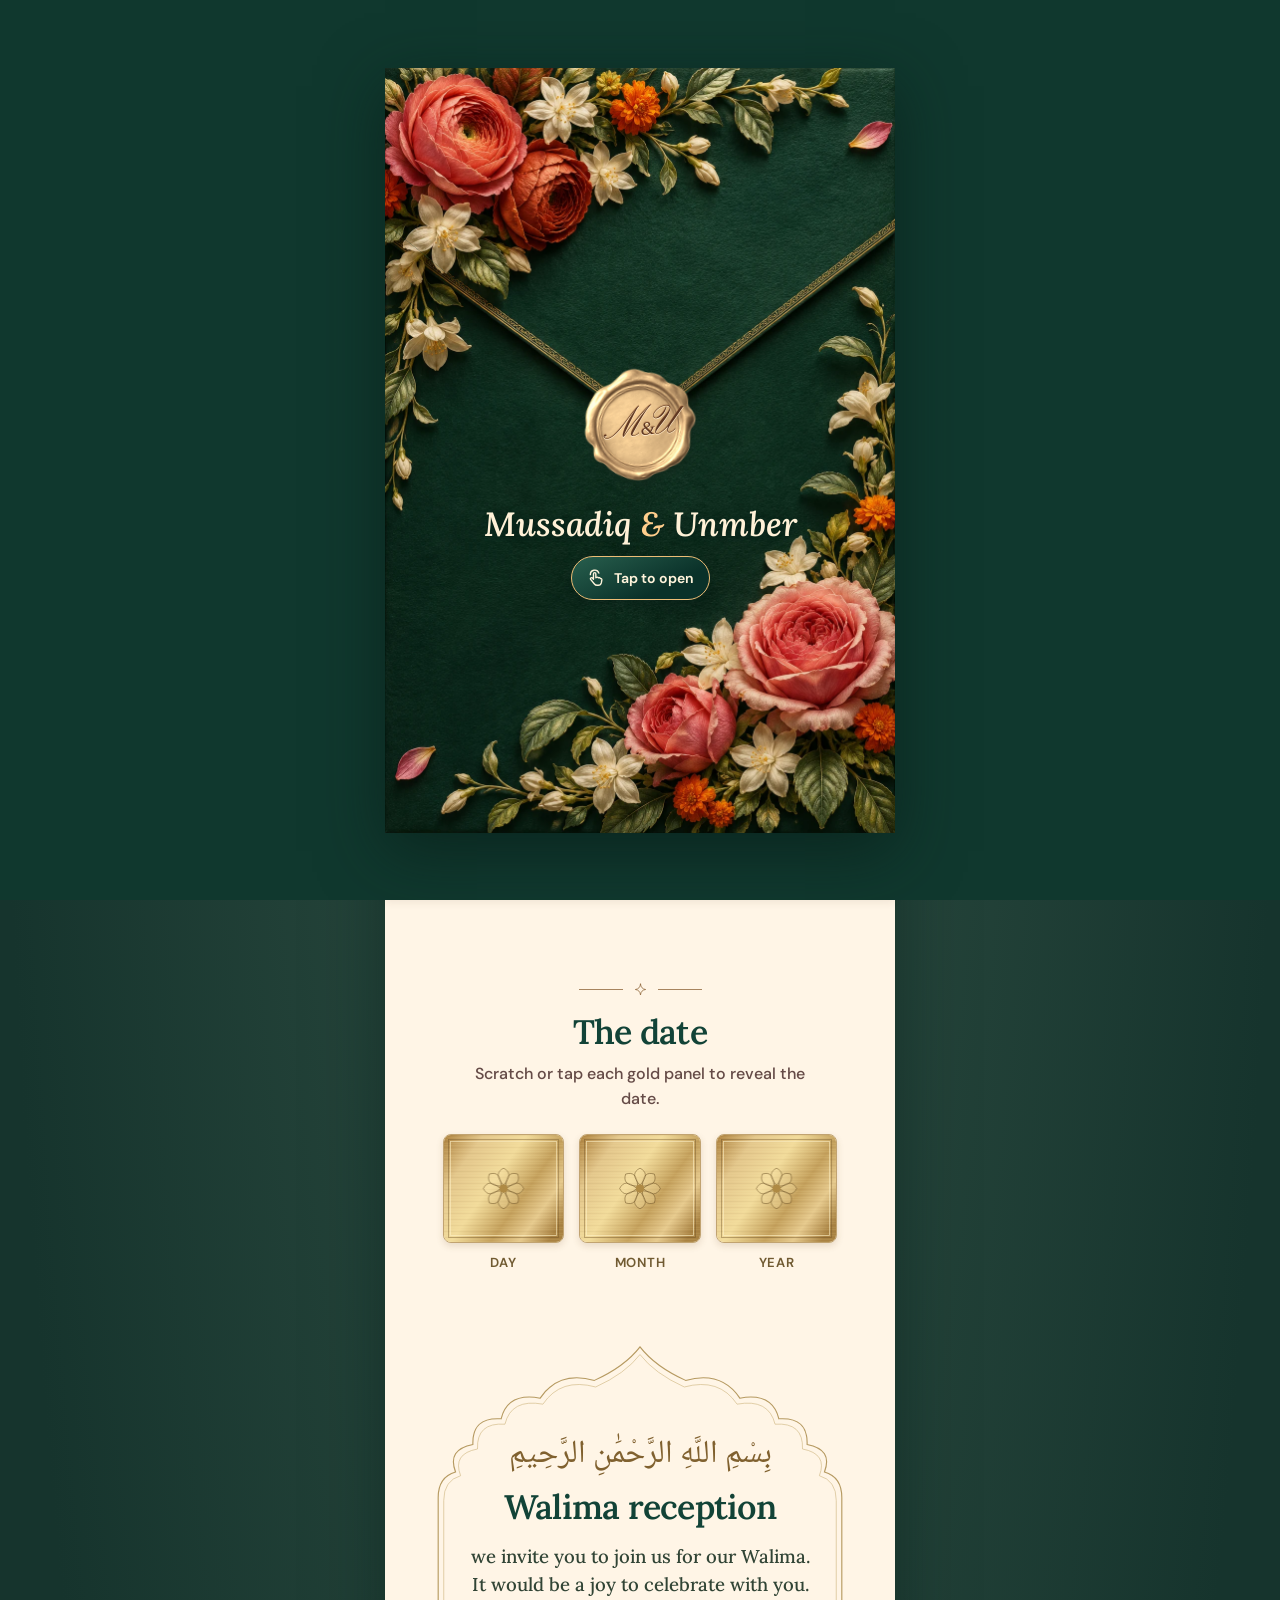
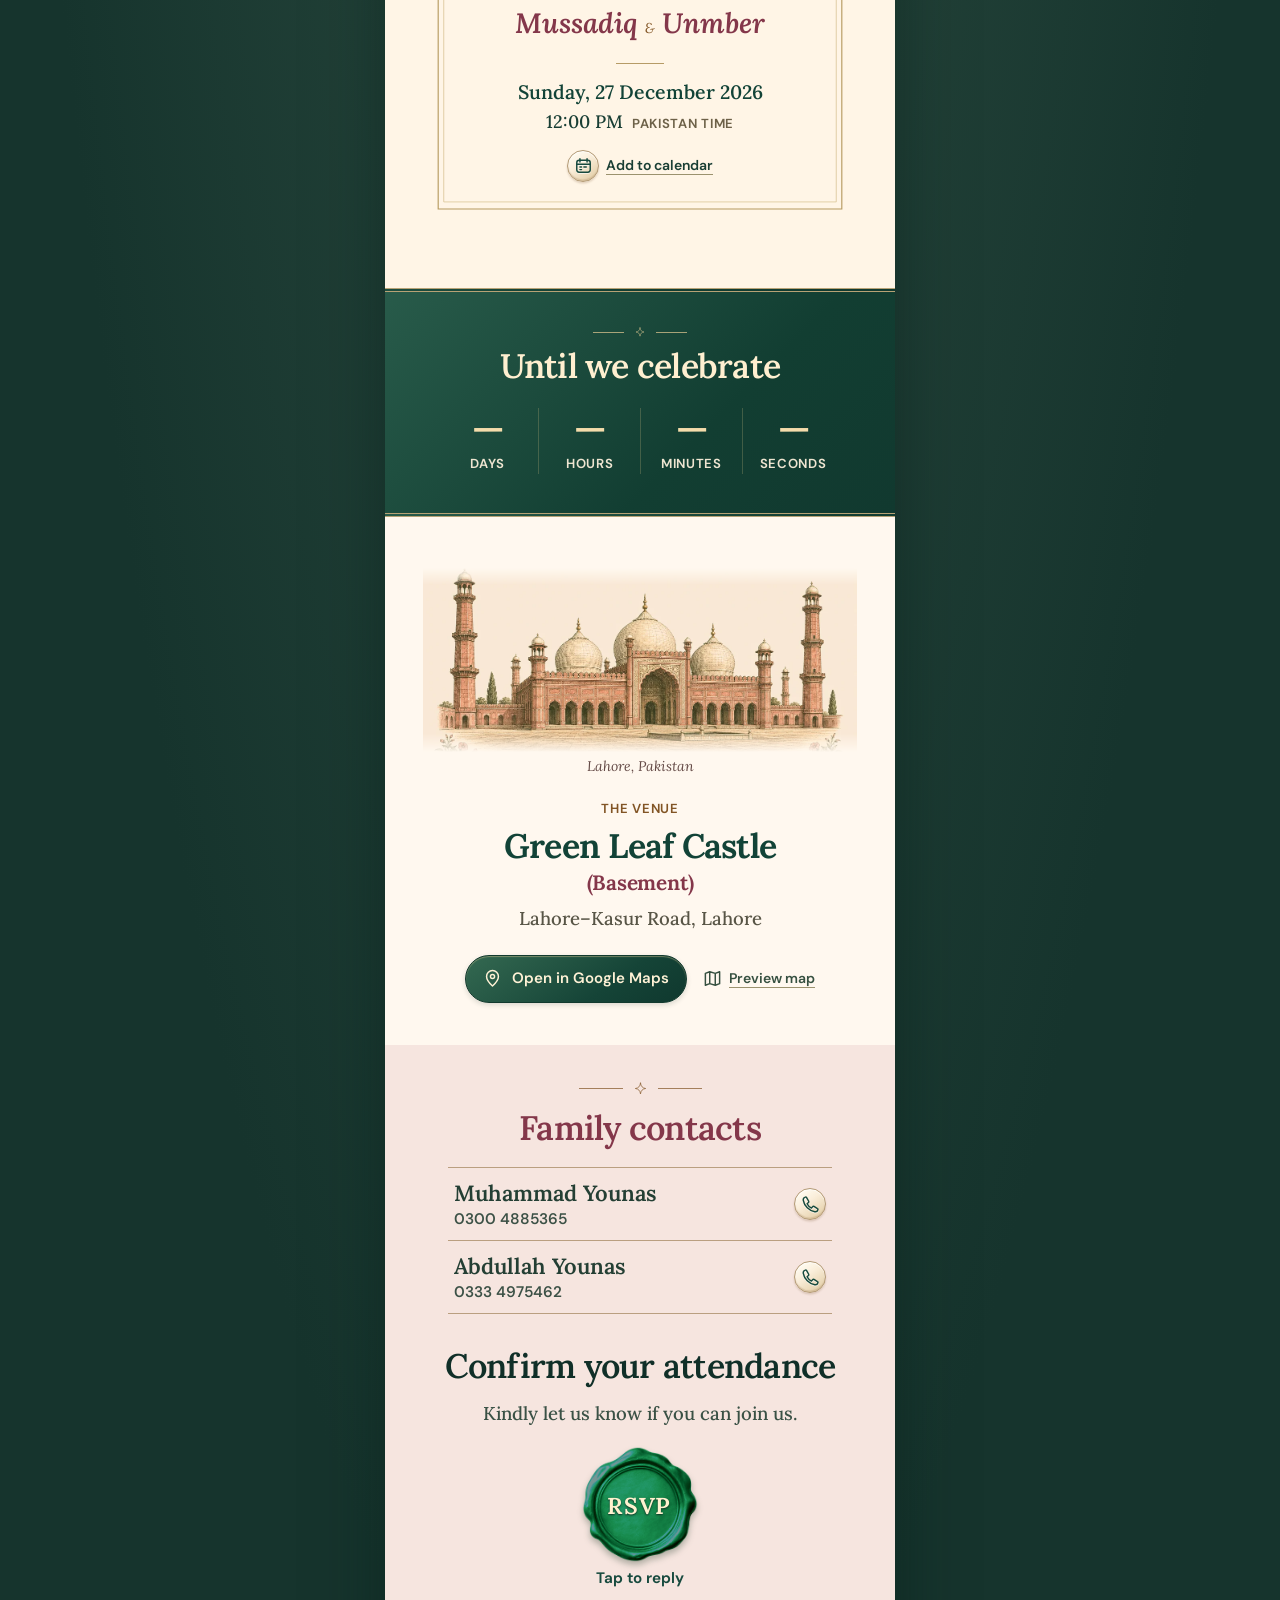
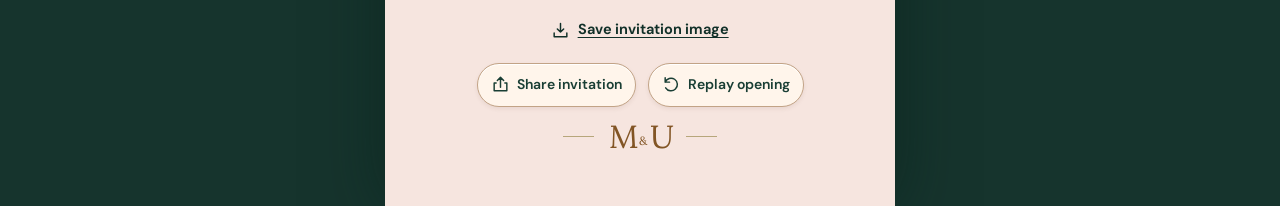
==== commit 95fbf3ce: "Remove dates from Walima opening, match Rukhsati lettering and update family contacts" ====
--- a/index.html
+++ b/index.html
@@ -19,7 +19,7 @@
   <link rel="preload" href="assets/floral-envelope.webp?v=hd1" as="image" fetchpriority="high">
   <link rel="preload" href="assets/lora.woff2" as="font" type="font/woff2" crossorigin>
   <link rel="stylesheet" href="invitation.css?v=5">
-  <link rel="stylesheet" href="floral.css?v=reply2">
+  <link rel="stylesheet" href="floral.css?v=reveal3">
   <link rel="stylesheet" href="assets/card-controls.css?v=reply2">
   <script src="invitation.js?v=reply2" defer></script>
   <link rel="stylesheet" href="assets/reply.css?v=1">
@@ -54,7 +54,6 @@
         <span class="envelope-seal wax gold" aria-hidden="true"><span>M<i>&amp;</i>U</span></span>
         <span class="envelope-caption" aria-hidden="true">
           <span class="envelope-title">Mussadiq <i>&amp;</i> Unmber</span>
-          <time class="envelope-date" datetime="2026-12-27">Sunday, 27 December 2026</time>
           <span class="tap-caption"><svg class="card-icon" aria-hidden="true" focusable="false"><use href="assets/card-icons.svg#tap"/></svg> Tap to open</span>
         </span>
       </button>
@@ -68,7 +67,6 @@
       <picture><img class="garden-picture" src="assets/garden-phone.webp" width="887" height="1774" alt="An illustrated bride and groom walk hand in hand through a Lahore garden beneath a gilded floral arch." fetchpriority="high"></picture>
       <div class="hero-words"><p class="hero-intro">Walima of</p>
         <h1 id="couple" tabindex="-1"><span>Mussadiq</span><span class="hero-and"><i></i>&amp;<i></i></span><span>Unmber</span></h1>
-        <p class="hero-dateline"><time datetime="2026-12-27T12:00:00+05:00">27 December 2026 · 12:00 PM</time></p>
       </div>
       <span class="butterfly" aria-hidden="true"><span class="butterfly-wing"></span><span class="butterfly-wing"></span><span class="butterfly-body"></span></span>
     </section>
--- a/floral.css
+++ b/floral.css
@@ -68,7 +68,7 @@
   transform-origin: center top;
 }
 .envelope-letter span { font: italic 500 18px var(--serif) }
-.envelope-letter b { font: 650 clamp(22px,6vw,34px)/1.12 var(--serif) }
+.envelope-letter b { font: italic 560 clamp(22px,6vw,34px)/1.12 var(--serif) }
 .seal-hit {
   position: absolute;
   z-index: 4;
@@ -106,14 +106,9 @@
 .envelope-title {
   color: #fff1d7;
   text-shadow: 0 2px 10px #062019;
-  font: 600 clamp(23px,6.5cqw,34px)/1.12 var(--serif);
+  font: italic 560 clamp(24px,6.6cqw,34px)/1.16 var(--serif);
 }
 .envelope-title i { color: #ffce8c }
-.envelope-date {
-  color: #ffdfaa;
-  text-shadow: 0 2px 8px #062019;
-  font: 620 clamp(14px,3.55vw,16px)/1.25 var(--sans);
-}
 .cover .tap-caption {
   position: static;
   display: inline-flex;
@@ -216,7 +211,7 @@
 .invitation .hero-words { top: 18%; left: 10%; right: 10% }
 .invitation .hero h1, .section-title, .arch-letter .section-title, .closing .section-title, .countdown .section-title {
   font-family: var(--serif);
-  font-weight: 650;
+  font-weight: 590;
   -webkit-text-stroke: 0;
 }
 .invitation .hero h1 { font-size: clamp(42px,11vw,64px); line-height: .95; letter-spacing: -.035em; margin-top: 10px }
@@ -229,8 +224,9 @@
 .date-section, .reception { background: #fff5e6 }
 .date-section .instruction, .letter-copy, .venue address { font: 520 1rem/1.58 var(--sans) }
 .date-section .section-title, .arch-letter .section-title, .closing .section-title, .countdown .section-title, .venue h2 {
-  font-size: clamp(29px,8vw,45px);
-  letter-spacing: -.033em;
+  font-size: clamp(25px,6.7cqw,34px);
+  line-height: 1.19;
+  letter-spacing: -.022em;
 }
 .signature { font: italic 600 clamp(19px,5.5vw,28px)/1.2 var(--serif); -webkit-text-stroke: 0; color: var(--rose) }
 .countdown { background: var(--pine) }
@@ -246,7 +242,6 @@
 @media (orientation:landscape) and (max-height:500px) {
   .envelope-caption { top:61%; gap:4px }
   .envelope-title { font-size:clamp(13px,5vh,22px) }
-  .envelope-date { display: none }
 }
 @media (prefers-reduced-motion:reduce) {
   .butterfly { display:none }
@@ -266,20 +261,13 @@
   max-height: none;
 }
 .walima .hero-words { top: 19%; left: 8%; right: 8% }
-.walima .hero-intro { font: italic 590 clamp(23px,6.1cqw,31px)/1.18 var(--serif) }
+.walima .hero-intro { font: italic 570 clamp(24px,6.6cqw,34px)/1.16 var(--serif) }
 .walima .hero h1 {
-  font-size: clamp(45px, min(14.2cqw, 9.35svh), 74px);
-  line-height: .96;
+  font: italic 560 clamp(40px,min(13.5cqw,9.45svh),70px)/1.03 var(--serif);
+  letter-spacing: -.035em;
   margin-top: .25em;
 }
-.walima .hero-and { margin: .27em auto; font-size: .45em }
-.hero-dateline {
-  margin: 1.15em auto 0;
-  color: #3b4937;
-  font: 650 clamp(13px, 3.5cqw, 16px)/1.4 var(--ui-font);
-  letter-spacing: .015em;
-  font-variant-numeric: lining-nums;
-}
+.walima .hero-and { margin: .27em auto; font: italic 400 .39em/1 var(--serif) }
 .date-grid { max-width: 395px; gap: clamp(9px, 3cqw, 15px) }
 .tile { border-radius: 8px; box-shadow: 0 3px 7px #73502829, inset 0 0 0 3px #fff4d7 }
 .date-value { font-variant-numeric: lining-nums }
@@ -326,3 +314,5 @@
   .walima .hero { height: clamp(420px,125vw,800px) }
   .walima .hero h1 { font-size: clamp(43px,13cqw,64px) }
 }
+
+.walima .letter-copy, .walima .venue address, .walima .attendance p { font: 500 clamp(1rem,4.35cqw,1.16rem)/1.55 var(--serif) }
